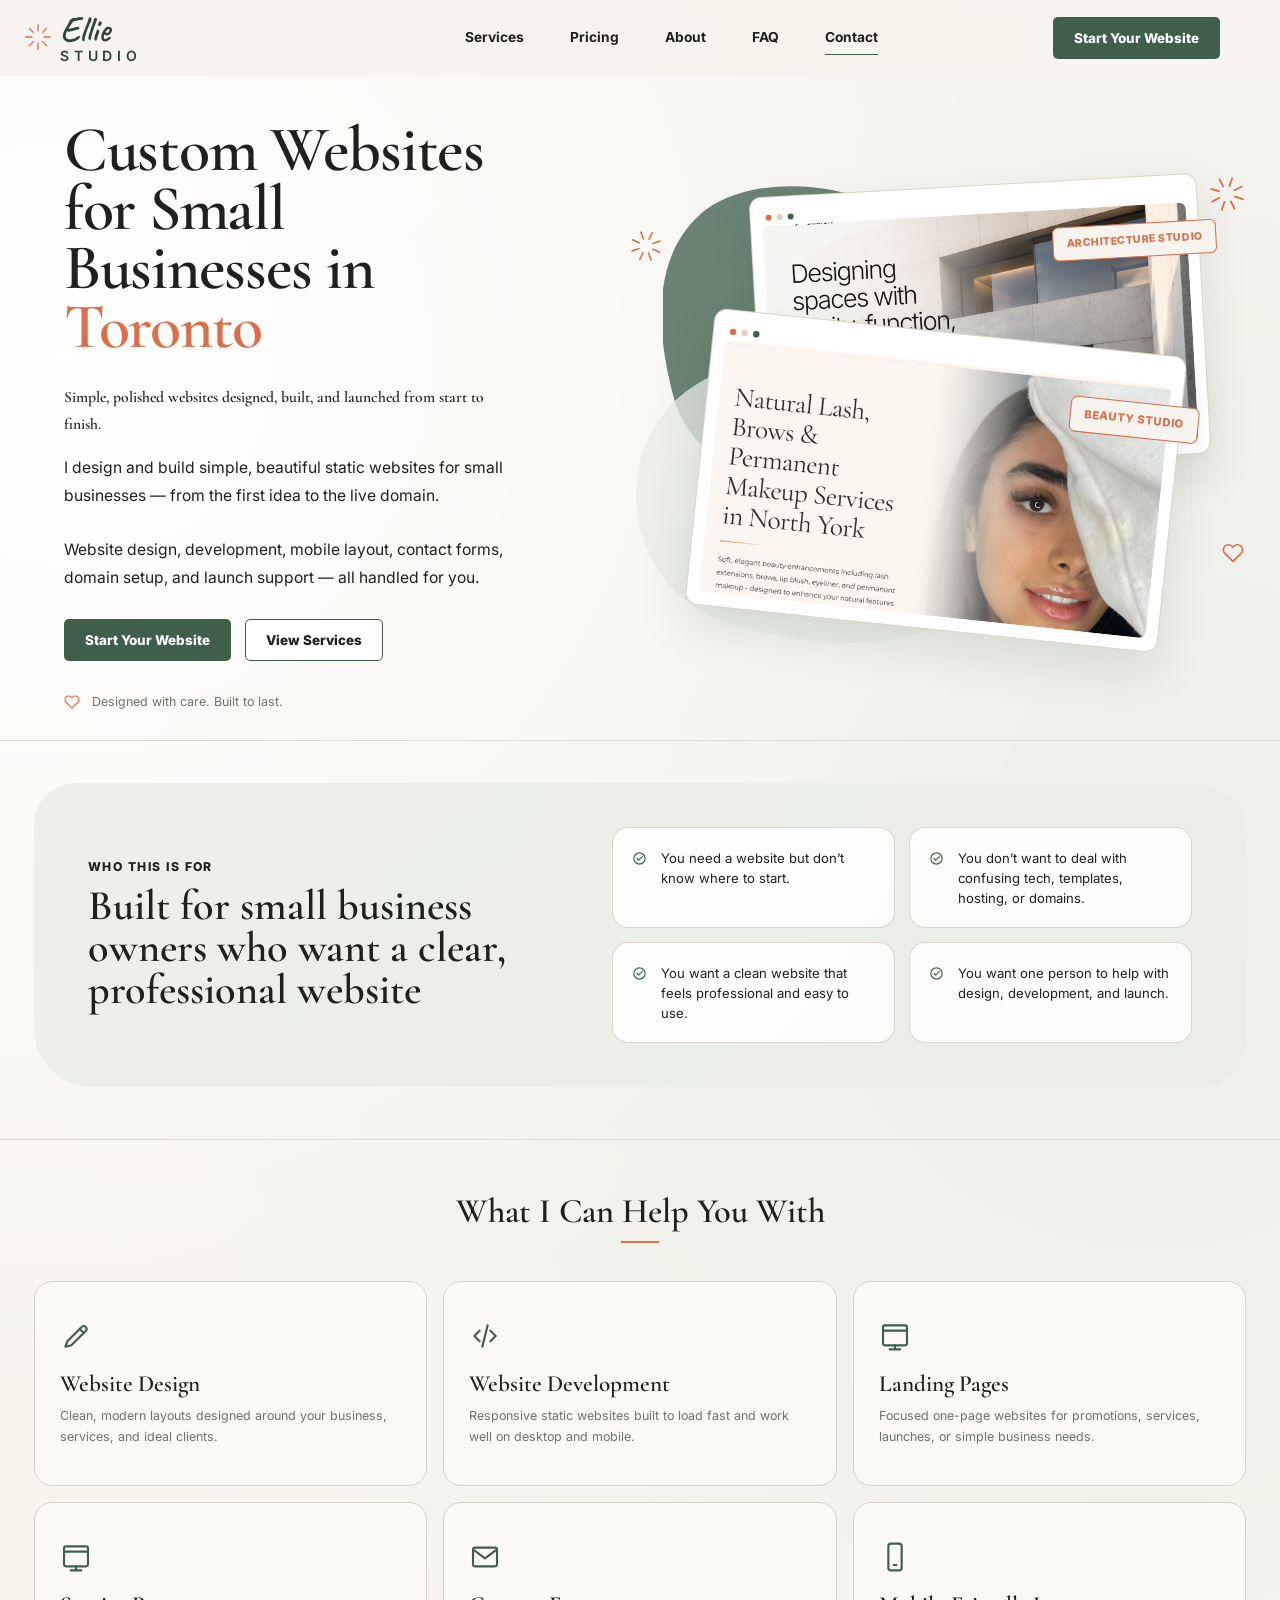
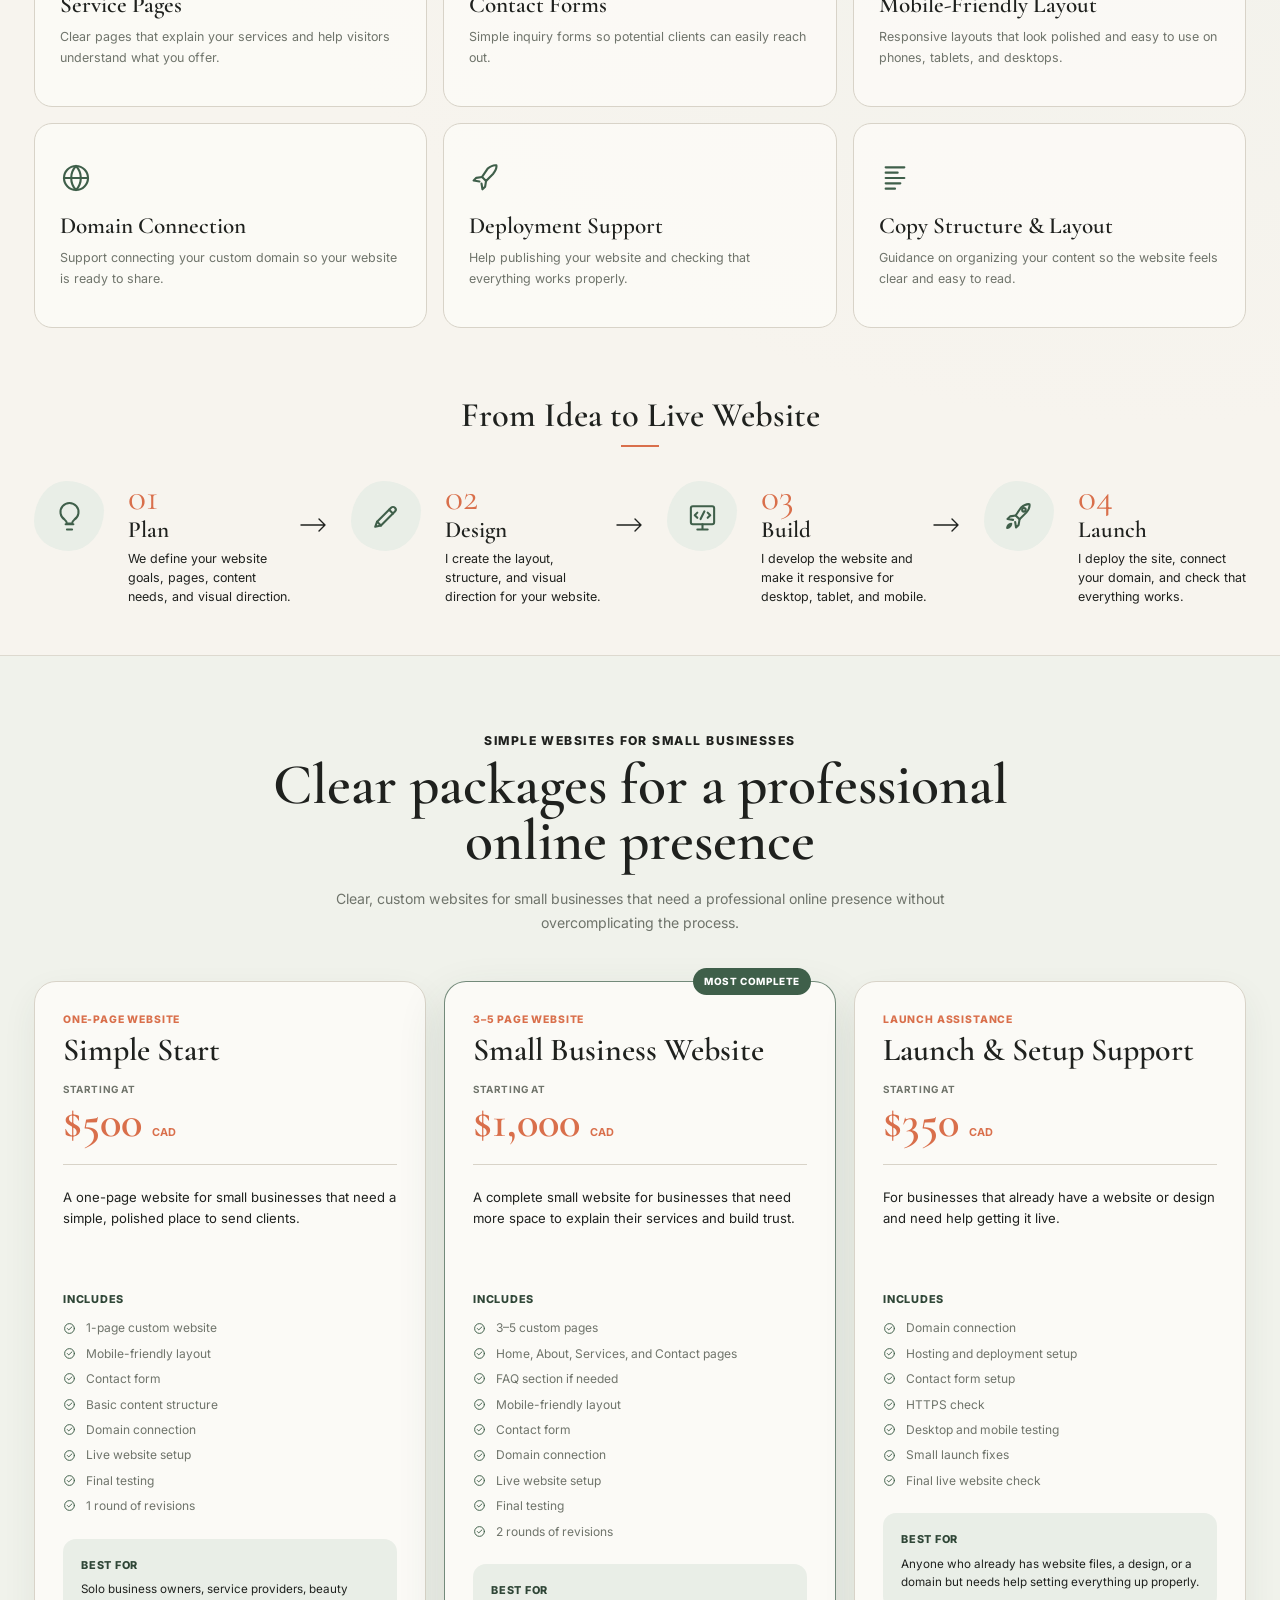
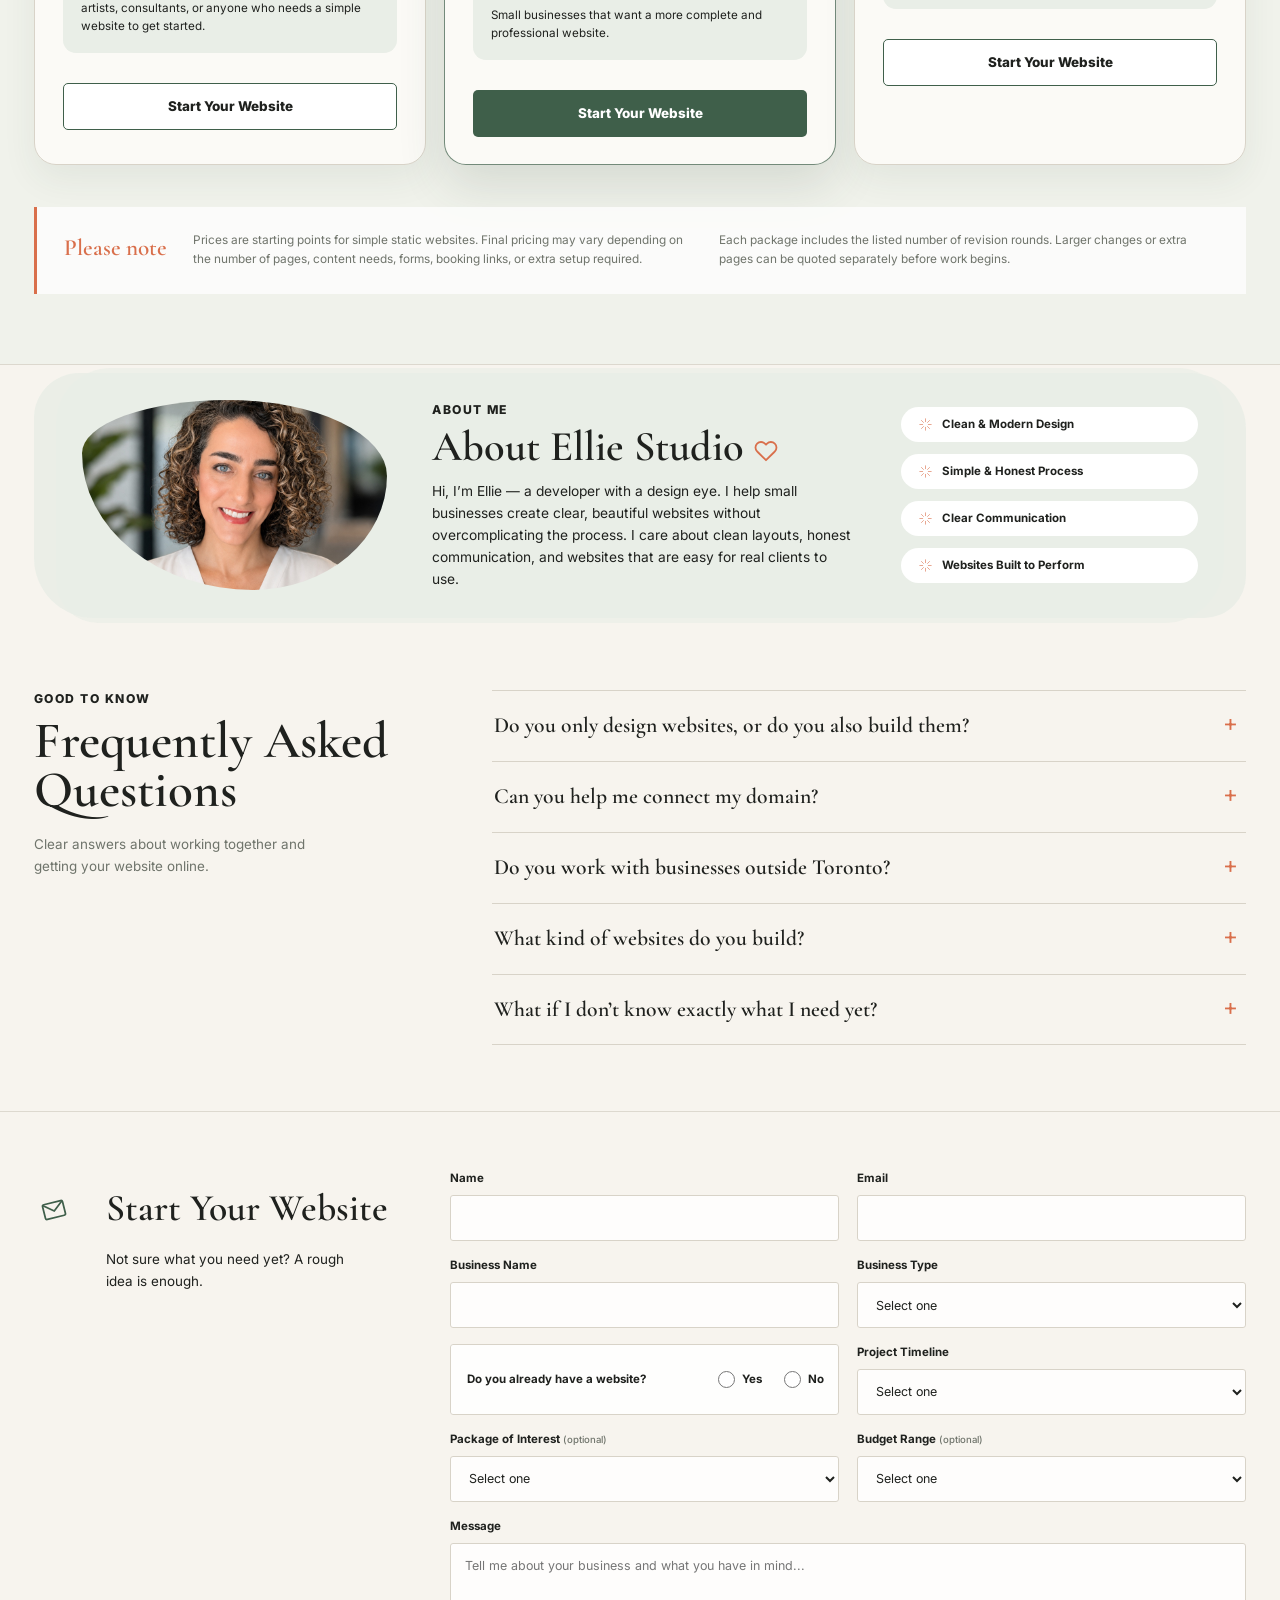
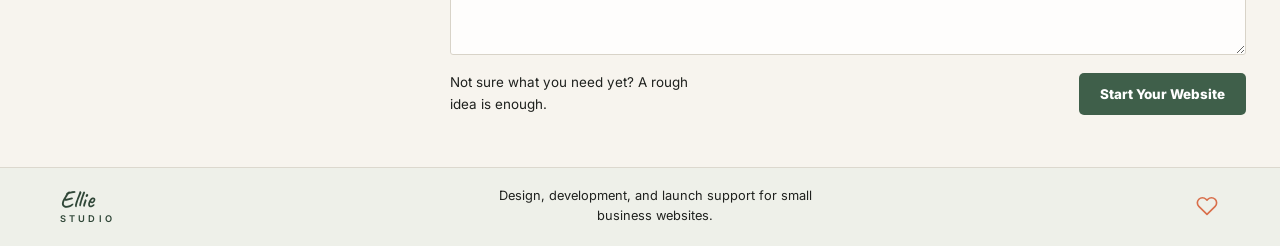
==== index.html @ 196c4f0d "Update Ellie Studio color palette" ====
<!DOCTYPE html>
<html lang="en">
<head>
  <meta charset="UTF-8">
  <meta name="viewport" content="width=device-width, initial-scale=1.0">
  <title>Custom Websites for Small Businesses in Toronto | Ellie Studio</title>
  <meta name="description" content="Ellie Studio designs, builds, and launches custom websites for small businesses in Toronto and across Canada. Website design, development, mobile layout, domain setup, and launch support.">
  <link rel="stylesheet" href="styles.css">
</head>
<body>
  <header class="site-header">
    <nav class="nav chrome-shell" aria-label="Primary navigation">
      <a class="logo" href="#home" aria-label="Ellie Studio home">
        <span class="logo__script">Ellie</span>
        <span class="logo__sub">STUDIO</span>
      </a>
      <div class="nav__links" id="mobile-menu">
        <a href="#services" data-section="services">Services</a>
        <a href="#pricing" data-section="pricing">Pricing</a>
        <a href="#about" data-section="about">About</a>
        <a href="#faq" data-section="faq">FAQ</a>
        <a href="#contact" data-section="contact">Contact</a>
      </div>
      <a class="btn btn--primary nav__cta" href="#contact">Start Your Website</a>
      <button class="nav-toggle" type="button" aria-expanded="false" aria-controls="mobile-menu" aria-label="Open menu">
        <span></span><span></span><span></span>
      </button>
    </nav>
  </header>

  <main id="home">
    <section class="hero">
      <div class="page-shell hero__grid">
        <div class="hero__content">
          <h1>Custom Websites for Small Businesses in <span class="text-clay">Toronto</span></h1>
          <p class="hero-tagline">Simple, polished websites designed, built, and launched from start to finish.</p>
          <p>I design and build simple, beautiful static websites for small businesses &mdash; from the first idea to the live domain.</p>
          <p class="hero-clarity">Website design, development, mobile layout, contact forms, domain setup, and launch support &mdash; all handled for you.</p>
          <div class="hero__actions">
            <a class="btn btn--primary" href="#contact">Start Your Website</a>
            <a class="btn btn--secondary" href="#services">View Services</a>
          </div>
          <p class="care-note"><img src="assets/icons/heart.svg" alt=""> Designed with care. Built to last.</p>
        </div>

        <div class="hero-collage" id="hero-collage" aria-label="Animated website design collage">
          <img class="decor decor--spark-left" src="assets/icons/spark.svg" alt="">
          <img class="decor decor--spark-right" src="assets/icons/spark.svg" alt="">
          <img class="decor decor--olive" src="assets/decor/hero-olive.svg" alt="">
          <img class="decor decor--paper" src="assets/decor/hero-paper.svg" alt="">
          <img class="decor decor--sand" src="assets/decor/hero-sand.svg" alt="">
          <img class="decor decor--grid" src="assets/decor/grid.svg" alt="">
          <div class="collage-cards" id="collage-cards"></div>
          <img class="hero-heart" src="assets/icons/heart.svg" alt="">
        </div>
      </div>
    </section>

    <section class="audience" aria-labelledby="audience-title">
      <div class="page-shell audience-panel">
        <div class="audience-panel__intro">
          <p class="mini-label">Who This Is For</p>
          <h2 id="audience-title">Built for small business owners who want a clear, professional website</h2>
        </div>
        <ul class="audience-list">
          <li>You need a website but don&rsquo;t know where to start.</li>
          <li>You don&rsquo;t want to deal with confusing tech, templates, hosting, or domains.</li>
          <li>You want a clean website that feels professional and easy to use.</li>
          <li>You want one person to help with design, development, and launch.</li>
        </ul>
      </div>
    </section>

    <section class="services services-process" id="services">
      <div class="page-shell">
        <h2 class="section-title">What I Can Help You With</h2>
        <div class="services__row" aria-label="Website services">
          <article><img src="assets/icons/service-design.svg" alt="" aria-hidden="true"><h3>Website Design</h3><p>Clean, modern layouts designed around your business, services, and ideal clients.</p></article>
          <article><img src="assets/icons/service-development.svg" alt="" aria-hidden="true"><h3>Website Development</h3><p>Responsive static websites built to load fast and work well on desktop and mobile.</p></article>
          <article><img src="assets/icons/service-pages.svg" alt="" aria-hidden="true"><h3>Landing Pages</h3><p>Focused one-page websites for promotions, services, launches, or simple business needs.</p></article>
          <article><img src="assets/icons/service-pages.svg" alt="" aria-hidden="true"><h3>Service Pages</h3><p>Clear pages that explain your services and help visitors understand what you offer.</p></article>
          <article><img src="assets/icons/service-contact.svg" alt="" aria-hidden="true"><h3>Contact Forms</h3><p>Simple inquiry forms so potential clients can easily reach out.</p></article>
          <article><img src="assets/icons/service-mobile.svg" alt="" aria-hidden="true"><h3>Mobile-Friendly Layout</h3><p>Responsive layouts that look polished and easy to use on phones, tablets, and desktops.</p></article>
          <article><img src="assets/icons/service-domain.svg" alt="" aria-hidden="true"><h3>Domain Connection</h3><p>Support connecting your custom domain so your website is ready to share.</p></article>
          <article><img src="assets/icons/service-deployment.svg" alt="" aria-hidden="true"><h3>Deployment Support</h3><p>Help publishing your website and checking that everything works properly.</p></article>
          <article><img src="assets/icons/service-copy.svg" alt="" aria-hidden="true"><h3>Copy Structure &amp; Layout</h3><p>Guidance on organizing your content so the website feels clear and easy to read.</p></article>
        </div>
        <h2 class="section-title process-title">From Idea to Live Website</h2>
        <div class="process__row">
          <article class="process-step"><span class="process-icon"><img src="assets/icons/plan.svg" alt="" aria-hidden="true"></span><div><span class="process-step__num">01</span><h3>Plan</h3><p>We define your website goals, pages, content needs, and visual direction.</p></div></article>
          <article class="process-step"><span class="process-icon"><img src="assets/icons/design.svg" alt="" aria-hidden="true"></span><div><span class="process-step__num">02</span><h3>Design</h3><p>I create the layout, structure, and visual direction for your website.</p></div></article>
          <article class="process-step"><span class="process-icon"><img src="assets/icons/build.svg" alt="" aria-hidden="true"></span><div><span class="process-step__num">03</span><h3>Build</h3><p>I develop the website and make it responsive for desktop, tablet, and mobile.</p></div></article>
          <article class="process-step"><span class="process-icon"><img src="assets/icons/rocket.svg" alt="" aria-hidden="true"></span><div><span class="process-step__num">04</span><h3>Launch</h3><p>I deploy the site, connect your domain, and check that everything works.</p></div></article>
        </div>
      </div>
    </section>

    <section class="pricing" id="pricing" aria-labelledby="pricing-title">
      <div class="page-shell">
        <div class="pricing__intro">
          <p class="mini-label">Simple Websites for Small Businesses</p>
          <h2 id="pricing-title">Clear packages for a professional online presence</h2>
          <p>Clear, custom websites for small businesses that need a professional online presence without overcomplicating the process.</p>
        </div>

        <div class="pricing__grid">
          <article class="pricing-card">
            <div class="pricing-card__header">
              <div>
                <p class="pricing-card__eyebrow">One-page website</p>
                <h3>Simple Start</h3>
              </div>
              <p class="pricing-card__price"><span>Starting at</span>$500 <small>CAD</small></p>
            </div>
            <p class="pricing-card__summary">A one-page website for small businesses that need a simple, polished place to send clients.</p>
            <div class="pricing-card__details">
              <h4>Includes</h4>
              <ul>
                <li>1-page custom website</li>
                <li>Mobile-friendly layout</li>
                <li>Contact form</li>
                <li>Basic content structure</li>
                <li>Domain connection</li>
                <li>Live website setup</li>
                <li>Final testing</li>
                <li>1 round of revisions</li>
              </ul>
            </div>
            <div class="pricing-card__best">
              <h4>Best for</h4>
              <p>Solo business owners, service providers, beauty artists, consultants, or anyone who needs a simple website to get started.</p>
            </div>
            <a class="btn btn--secondary pricing-card__cta" href="#contact">Start Your Website</a>
          </article>

          <article class="pricing-card pricing-card--featured">
            <span class="pricing-card__badge">Most Complete</span>
            <div class="pricing-card__header">
              <div>
                <p class="pricing-card__eyebrow">3&ndash;5 page website</p>
                <h3>Small Business Website</h3>
              </div>
              <p class="pricing-card__price"><span>Starting at</span>$1,000 <small>CAD</small></p>
            </div>
            <p class="pricing-card__summary">A complete small website for businesses that need more space to explain their services and build trust.</p>
            <div class="pricing-card__details">
              <h4>Includes</h4>
              <ul>
                <li>3&ndash;5 custom pages</li>
                <li>Home, About, Services, and Contact pages</li>
                <li>FAQ section if needed</li>
                <li>Mobile-friendly layout</li>
                <li>Contact form</li>
                <li>Domain connection</li>
                <li>Live website setup</li>
                <li>Final testing</li>
                <li>2 rounds of revisions</li>
              </ul>
            </div>
            <div class="pricing-card__best">
              <h4>Best for</h4>
              <p>Small businesses that want a more complete and professional website.</p>
            </div>
            <a class="btn btn--primary pricing-card__cta" href="#contact">Start Your Website</a>
          </article>

          <article class="pricing-card">
            <div class="pricing-card__header">
              <div>
                <p class="pricing-card__eyebrow">Launch assistance</p>
                <h3>Launch &amp; Setup Support</h3>
              </div>
              <p class="pricing-card__price"><span>Starting at</span>$350 <small>CAD</small></p>
            </div>
            <p class="pricing-card__summary">For businesses that already have a website or design and need help getting it live.</p>
            <div class="pricing-card__details">
              <h4>Includes</h4>
              <ul>
                <li>Domain connection</li>
                <li>Hosting and deployment setup</li>
                <li>Contact form setup</li>
                <li>HTTPS check</li>
                <li>Desktop and mobile testing</li>
                <li>Small launch fixes</li>
                <li>Final live website check</li>
              </ul>
            </div>
            <div class="pricing-card__best">
              <h4>Best for</h4>
              <p>Anyone who already has website files, a design, or a domain but needs help setting everything up properly.</p>
            </div>
            <a class="btn btn--secondary pricing-card__cta" href="#contact">Start Your Website</a>
          </article>
        </div>

        <div class="pricing-note">
          <h3>Please note</h3>
          <p>Prices are starting points for simple static websites. Final pricing may vary depending on the number of pages, content needs, forms, booking links, or extra setup required.</p>
          <p>Each package includes the listed number of revision rounds. Larger changes or extra pages can be quoted separately before work begins.</p>
        </div>
      </div>
    </section>

    <section class="about" id="about">
      <div class="page-shell about-panel">
        <div class="about-panel__image"><img src="assets/workspace-photo.png" alt="Ellie, website designer and developer for small businesses"></div>
        <div class="about-panel__copy">
          <p class="mini-label">About Me</p>
          <h2>About Ellie Studio <img class="inline-heart" src="assets/icons/heart.svg" alt="" aria-hidden="true"></h2>
          <p>Hi, I&rsquo;m Ellie &mdash; a developer with a design eye. I help small businesses create clear, beautiful websites without overcomplicating the process. I care about clean layouts, honest communication, and websites that are easy for real clients to use.</p>
        </div>
        <div class="about-panel__pills">
          <span><img src="assets/icons/spark.svg" alt="">Clean &amp; Modern Design</span>
          <span><img src="assets/icons/spark.svg" alt="">Simple &amp; Honest Process</span>
          <span><img src="assets/icons/spark.svg" alt="">Clear Communication</span>
          <span><img src="assets/icons/spark.svg" alt="">Websites Built to Perform</span>
        </div>
      </div>
    </section>

    <section class="faq" id="faq" aria-labelledby="faq-title">
      <div class="page-shell faq__inner">
        <div class="faq__intro">
          <p class="mini-label">Good to Know</p>
          <h2 id="faq-title">Frequently Asked Questions</h2>
          <p>Clear answers about working together and getting your website online.</p>
        </div>
        <div class="faq__list">
          <details>
            <summary>Do you only design websites, or do you also build them?</summary>
            <p>I design and build the full website, including layout, responsive development, deployment, and launch support.</p>
          </details>
          <details>
            <summary>Can you help me connect my domain?</summary>
            <p>Yes. I can help connect your domain to your website and make sure it works properly.</p>
          </details>
          <details>
            <summary>Do you work with businesses outside Toronto?</summary>
            <p>Yes. I work with small businesses in Toronto and across Canada.</p>
          </details>
          <details>
            <summary>What kind of websites do you build?</summary>
            <p>I build simple custom static websites for small businesses, service providers, studios, consultants, and local brands.</p>
          </details>
          <details>
            <summary>What if I don&rsquo;t know exactly what I need yet?</summary>
            <p>That&rsquo;s okay. You can send a rough idea, and I&rsquo;ll help you figure out the best next step.</p>
          </details>
        </div>
      </div>
    </section>

    <section class="contact" id="contact">
      <div class="page-shell contact__grid">
        <div class="contact__copy">
          <img class="envelope" src="assets/icons/envelope.svg" alt="" aria-hidden="true">
          <div><h2>Start Your Website</h2><p>Not sure what you need yet? A rough idea is enough.</p></div>
        </div>
        <form class="contact-form" action="https://formspree.io/f/REPLACE_ME" method="POST">
          <label><span>Name</span><input type="text" name="name" autocomplete="name" required></label>
          <label><span>Email</span><input type="email" name="email" autocomplete="email" required></label>
          <label><span>Business Name</span><input type="text" name="business-name" autocomplete="organization"></label>
          <label><span>Business Type</span><select name="business-type" required><option value="">Select one</option><option>Service Business</option><option>Creative Business</option><option>Beauty / Wellness</option><option>Architecture / Design</option><option>Consulting</option><option>Other Small Business</option></select></label>
          <fieldset class="website-status"><legend>Do you already have a website?</legend><label><input type="radio" name="existing-website" value="Yes" required><span>Yes</span></label><label><input type="radio" name="existing-website" value="No"><span>No</span></label></fieldset>
          <label><span>Project Timeline</span><select name="timeline" required><option value="">Select one</option><option>As soon as possible</option><option>Within 1 month</option><option>Within 2&ndash;3 months</option><option>In 3+ months</option><option>I&rsquo;m not sure yet</option></select></label>
          <label><span>Package of Interest <small>(optional)</small></span><select name="package"><option value="">Select one</option><option>Simple Start &mdash; from $500 CAD</option><option>Small Business Website &mdash; from $1,000 CAD</option><option>Launch &amp; Setup Support &mdash; from $350 CAD</option><option>I&rsquo;m not sure yet</option></select></label>
          <label><span>Budget Range <small>(optional)</small></span><select name="budget"><option value="">Select one</option><option>Under $1,500</option><option>$1,500&ndash;$3,000</option><option>$3,000&ndash;$5,000</option><option>$5,000+</option><option>I&rsquo;m not sure yet</option></select></label>
          <label class="message-label"><span>Message</span><textarea name="message" placeholder="Tell me about your business and what you have in mind..." required></textarea></label>
          <p class="form-note">Not sure what you need yet? A rough idea is enough.</p>
          <button class="btn btn--primary form-submit" type="submit">Start Your Website</button>
        </form>
      </div>
    </section>
  </main>

  <footer class="footer">
    <div class="chrome-shell footer__inner">
      <a class="logo footer__logo" href="#home" aria-label="Ellie Studio home"><span class="logo__script">Ellie</span><span class="logo__sub">STUDIO</span></a>
      <p>Design, development, and launch support for small business websites.</p>
      <img class="footer__heart" src="assets/icons/heart.svg" alt="">
    </div>
  </footer>

  <script src="assets/collage/sites.js"></script>
  <script src="script.js"></script>
  <script type="application/ld+json">
    {
      "@context": "https://schema.org",
      "@type": "FAQPage",
      "mainEntity": [
        {"@type":"Question","name":"Do you only design websites, or do you also build them?","acceptedAnswer":{"@type":"Answer","text":"I design and build the full website, including layout, responsive development, deployment, and launch support."}},
        {"@type":"Question","name":"Can you help me connect my domain?","acceptedAnswer":{"@type":"Answer","text":"Yes. I can help connect your domain to your website and make sure it works properly."}},
        {"@type":"Question","name":"Do you work with businesses outside Toronto?","acceptedAnswer":{"@type":"Answer","text":"Yes. I work with small businesses in Toronto and across Canada."}},
        {"@type":"Question","name":"What kind of websites do you build?","acceptedAnswer":{"@type":"Answer","text":"I build simple custom static websites for small businesses, service providers, studios, consultants, and local brands."}},
        {"@type":"Question","name":"What if I don't know exactly what I need yet?","acceptedAnswer":{"@type":"Answer","text":"That's okay. You can send a rough idea, and I'll help you figure out the best next step."}}
      ]
    }
  </script>
</body>
</html>
---- styles.css ----
@import url('https://fonts.googleapis.com/css2?family=Cormorant+Garamond:wght@500;600;700&family=Inter:wght@400;500;600;700&family=Caveat:wght@500;600&display=swap');

:root {
  --color-bg: #F7F4EE;
  --color-surface: #FFFFFF;
  --color-surface-soft: #E9EEE7;
  --color-text: #1F211E;
  --color-muted: #6F746B;
  --color-primary: #3F5F4A;
  --color-primary-dark: #2F4637;
  --color-accent: #D96F4B;
  --color-accent-soft: #F3C9B8;
  --color-line: #D8D3C8;
  --color-card: #FBFAF6;

  /* Compatibility aliases for the existing illustration and component styles. */
  --color-bg-soft: var(--color-surface-soft);
  --color-bg-warm: var(--color-surface-soft);
  --color-sand: var(--color-line);
  --color-clay: var(--color-accent);
  --color-clay-dark: var(--color-accent);
  --color-olive: var(--color-primary);
  --color-olive-dark: var(--color-primary-dark);
  --color-charcoal: var(--color-text);
  --color-border: var(--color-line);
  --color-white: var(--color-surface);
  --font-heading: "Cormorant Garamond", Georgia, serif;
  --font-body: "Inter", Arial, sans-serif;
  --font-hand: "Caveat", cursive;
  --shell: 1300px;
  --shadow-soft: 0 18px 50px rgba(47, 70, 55, 0.12);
}

* {
  box-sizing: border-box;
}

html {
  scroll-behavior: smooth;
  scroll-padding-top: 96px;
}

body {
  margin: 0;
  overflow-x: hidden;
  background:
    radial-gradient(circle at 5% 7%, rgba(255, 255, 255, 0.96), transparent 22%),
    radial-gradient(circle at 90% 18%, rgba(233, 238, 231, 0.7), transparent 26%),
    var(--color-bg);
  color: var(--color-charcoal);
  font-family: var(--font-body);
  font-size: 15px;
  line-height: 1.55;
}

img {
  display: block;
  max-width: 100%;
}

a {
  color: inherit;
  text-decoration: none;
}

button,
input,
textarea,
select {
  font: inherit;
}

.page-shell {
  width: min(var(--shell), calc(100% - 68px));
  margin: 0 auto;
}

.site-header {
  position: sticky;
  top: 0;
  z-index: 50;
  background: rgba(247, 244, 238, 0.92);
  backdrop-filter: blur(16px);
}

.nav {
  min-height: 76px;
  display: grid;
  grid-template-columns: 230px 1fr auto;
  align-items: center;
  gap: 34px;
}

.logo {
  position: relative;
  display: inline-grid;
  width: fit-content;
  color: var(--color-primary-dark);
  line-height: 0.9;
}

.logo::before {
  content: "";
  position: absolute;
  left: -34px;
  top: 14px;
  width: 20px;
  height: 24px;
  background:
    linear-gradient(var(--color-clay), var(--color-clay)) 9px 0 / 1px 9px no-repeat,
    linear-gradient(var(--color-clay), var(--color-clay)) 9px 15px / 1px 9px no-repeat,
    linear-gradient(90deg, var(--color-clay), var(--color-clay)) 0 12px / 8px 1px no-repeat,
    linear-gradient(90deg, var(--color-clay), var(--color-clay)) 12px 12px / 8px 1px no-repeat;
  transform: rotate(24deg);
}

.logo__script {
  font-family: var(--font-hand);
  font-size: 2.25rem;
  font-weight: 600;
}

.logo__sub {
  margin-top: 4px;
  font-size: 0.88rem;
  font-weight: 600;
  letter-spacing: 0.34em;
}

.nav__links {
  display: flex;
  justify-content: center;
  gap: 46px;
  font-size: 0.86rem;
  font-weight: 700;
}

.nav__links a {
  padding: 8px 0;
}

.btn {
  display: inline-flex;
  min-height: 42px;
  align-items: center;
  justify-content: center;
  gap: 8px;
  border: 1px solid transparent;
  border-radius: 5px;
  padding: 0 20px;
  font-size: 0.84rem;
  font-weight: 800;
  white-space: nowrap;
  cursor: pointer;
  transition: transform 0.18s ease, background 0.18s ease, border-color 0.18s ease;
}

.btn:hover {
  transform: translateY(-1px);
}

.btn--primary {
  background: var(--color-olive);
  color: var(--color-white);
}

.btn--primary:hover {
  background: var(--color-olive-dark);
}

.btn--secondary {
  background: var(--color-white);
  color: var(--color-charcoal);
  border-color: var(--color-olive);
}

.btn--light {
  background: var(--color-white);
  color: var(--color-clay-dark);
}

.nav-toggle {
  display: none;
  width: 42px;
  height: 42px;
  align-items: center;
  justify-content: center;
  flex-direction: column;
  gap: 5px;
  border: 1px solid var(--color-border);
  border-radius: 7px;
  background: var(--color-white);
}

.nav-toggle span {
  width: 18px;
  height: 2px;
  background: var(--color-olive-dark);
}

.hero {
  padding: 45px 0 28px;
}

#home,
#services,
#about,
#contact {
  scroll-margin-top: 96px;
}

.hero__grid {
  display: grid;
  grid-template-columns: 0.82fr 1.18fr;
  gap: 38px;
  align-items: center;
}

.hero__content {
  padding-left: 30px;
}

.hero h1 {
  margin: 0;
  font-family: var(--font-heading);
  font-size: clamp(4.15rem, 5.75vw, 5.85rem);
  font-weight: 600;
  line-height: 0.86;
  letter-spacing: -0.02em;
}

.hero h1 span {
  display: block;
}

.text-clay {
  color: var(--color-clay);
}

.hero__content > p:not(.care-note) {
  max-width: 440px;
  margin: 27px 0 0;
  color: var(--color-charcoal);
  font-size: 0.98rem;
  line-height: 1.75;
}

.hero__actions {
  display: flex;
  gap: 14px;
  margin-top: 28px;
}

.care-note {
  display: flex;
  gap: 12px;
  align-items: center;
  margin: 31px 0 0;
  color: var(--color-muted);
  font-size: 0.78rem;
}

.care-note span,
.hero-heart,
.footer__heart,
.about-panel h2 span {
  color: var(--color-clay);
}

.hero-collage {
  position: relative;
  min-height: 530px;
}

.shape,
.grid-paper,
.mark {
  position: absolute;
  pointer-events: none;
}

.shape--olive {
  top: 26px;
  left: 110px;
  width: 305px;
  height: 320px;
  background: var(--color-olive);
  border-radius: 54% 46% 44% 56% / 52% 44% 56% 48%;
  opacity: 0.75;
}

.shape--paper {
  right: 85px;
  top: 94px;
  width: 275px;
  height: 330px;
  background: rgba(255, 255, 255, 0.82);
  border-radius: 52% 48% 50% 50% / 42% 55% 45% 58%;
  box-shadow: inset 0 0 0 1px rgba(216, 211, 200, 0.55);
}

.shape--sand {
  left: 78px;
  bottom: 38px;
  width: 385px;
  height: 288px;
  background: rgba(233, 238, 231, 0.82);
  border-radius: 44% 56% 50% 50% / 58% 42% 58% 42%;
}

.grid-paper {
  right: 34px;
  top: 118px;
  width: 255px;
  height: 280px;
  border-radius: 52% 48% 48% 52%;
  opacity: 0.27;
  background-image:
    linear-gradient(var(--color-border) 1px, transparent 1px),
    linear-gradient(90deg, var(--color-border) 1px, transparent 1px);
  background-size: 22px 22px;
}

.browser {
  position: absolute;
  z-index: 4;
  overflow: hidden;
  padding: 11px 11px 12px;
  background: var(--color-white);
  border: 1px solid rgba(216, 211, 200, 0.95);
  border-radius: 12px;
  box-shadow: 0 19px 45px rgba(47, 70, 55, 0.13);
}

.browser--architecture {
  top: 34px;
  right: 42px;
  width: clamp(315px, 35vw, 505px);
  transform: rotate(-3.2deg);
}

.browser--beauty {
  left: 70px;
  bottom: 56px;
  width: clamp(330px, 37vw, 535px);
  transform: rotate(6deg);
}

.browser__bar {
  height: 17px;
  display: flex;
  align-items: center;
  gap: 5px;
  padding-left: 4px;
}

.browser__bar span {
  width: 6px;
  height: 6px;
  border-radius: 50%;
  background: var(--color-sand);
}

.browser__bar span:first-child {
  background: var(--color-clay);
}

.browser__bar span:nth-child(2) {
  background: var(--color-accent-soft);
}

.browser__bar span:nth-child(3) {
  background: var(--color-olive);
}

.browser img {
  width: 100%;
  aspect-ratio: 16 / 9;
  object-fit: cover;
  object-position: top center;
  border-radius: 7px;
}

.project-label {
  position: absolute;
  z-index: 8;
  padding: 8px 13px;
  border: 1px solid var(--color-clay);
  border-radius: 6px;
  background: var(--color-bg);
  color: var(--color-clay-dark);
  font-size: 0.66rem;
  font-weight: 800;
  letter-spacing: 0.05em;
  text-transform: uppercase;
}

.project-label--architecture {
  top: 96px;
  right: 0;
}

.project-label--beauty {
  right: 43px;
  bottom: 76px;
}

.launch-badge {
  position: absolute;
  z-index: 8;
  right: 24px;
  top: 260px;
  width: 118px;
  height: 118px;
  display: grid;
  place-items: center;
  border: 1px solid var(--color-muted);
  border-radius: 50%;
  background: rgba(255, 255, 255, 0.92);
  color: var(--color-charcoal);
  text-align: center;
  font-size: 0.63rem;
  font-weight: 800;
  line-height: 1.38;
  letter-spacing: 0.1em;
  text-transform: uppercase;
}

.hero-heart {
  position: absolute;
  right: 2px;
  bottom: 117px;
  font-size: 2rem;
}

.mark--hero-left {
  z-index: 7;
  left: 82px;
  top: 84px;
  width: 42px;
  height: 42px;
  background:
    linear-gradient(var(--color-olive-dark), var(--color-olive-dark)) 19px 0 / 2px 17px no-repeat,
    linear-gradient(90deg, var(--color-olive-dark), var(--color-olive-dark)) 0 24px / 18px 2px no-repeat,
    linear-gradient(45deg, transparent 48%, var(--color-olive-dark) 50%, transparent 54%) 7px 5px / 22px 22px no-repeat;
  transform: rotate(-22deg);
}

.mark--hero-right {
  right: 4px;
  top: 28px;
  width: 48px;
  height: 44px;
  background:
    linear-gradient(var(--color-clay), var(--color-clay)) 23px 0 / 1px 16px no-repeat,
    linear-gradient(var(--color-clay), var(--color-clay)) 23px 27px / 1px 16px no-repeat,
    linear-gradient(90deg, var(--color-clay), var(--color-clay)) 0 21px / 17px 1px no-repeat,
    linear-gradient(90deg, var(--color-clay), var(--color-clay)) 30px 21px / 17px 1px no-repeat;
  transform: rotate(18deg);
}

.intro-strip {
  padding: 22px 0 40px;
}

.intro-strip__brush {
  position: relative;
  display: grid;
  grid-template-columns: 1.22fr repeat(3, 1fr);
  align-items: center;
  gap: 0;
  min-height: 160px;
  padding: 33px 64px 34px;
  background: rgba(233, 238, 231, 0.86);
  border-radius: 38% 62% 55% 45% / 14% 18% 16% 20%;
}

.intro-strip__brush::before,
.intro-strip__brush::after {
  content: "";
  position: absolute;
  z-index: -1;
  left: 8px;
  right: 8px;
  height: 36px;
  background: rgba(233, 238, 231, 0.76);
  filter: blur(1px);
}

.intro-strip__brush::before {
  top: -7px;
  border-radius: 70% 45% 65% 38% / 45% 70% 30% 60%;
}

.intro-strip__brush::after {
  bottom: -8px;
  border-radius: 45% 70% 38% 65% / 60% 30% 70% 45%;
}

.intro-strip__text {
  padding: 0 52px 0 4px;
}

.intro-strip__text p {
  margin: 0;
  color: var(--color-charcoal);
  font-size: 1rem;
  font-weight: 500;
  line-height: 1.72;
}

.intro-strip__text span {
  display: block;
  width: 65px;
  height: 18px;
  margin-top: 18px;
  border-top: 2px solid var(--color-clay);
  border-radius: 50%;
  transform: rotate(-7deg);
}

.intro-feature {
  min-height: 112px;
  padding: 0 35px;
  text-align: center;
  border-left: 1px solid rgba(216, 211, 200, 0.9);
}

.round-icon {
  display: inline-grid;
  width: 43px;
  height: 43px;
  place-items: center;
  margin-bottom: 10px;
  border: 1px solid var(--color-border);
  border-radius: 50%;
  background: var(--color-white);
  color: var(--color-olive-dark);
  font-size: 1.24rem;
}

.intro-feature h2 {
  margin: 0 0 7px;
  font-family: var(--font-heading);
  font-size: 1.55rem;
  font-weight: 600;
  line-height: 1;
}

.intro-feature p {
  max-width: 175px;
  margin: 0 auto;
  color: var(--color-charcoal);
  font-size: 0.78rem;
  line-height: 1.55;
}

.work {
  padding: 42px 0 6px;
}

.section-label,
.mini-label {
  margin: 0;
  color: var(--color-charcoal);
  font-size: 0.76rem;
  font-weight: 800;
  letter-spacing: 0.12em;
  text-transform: uppercase;
}

.section-label {
  position: relative;
  display: inline-block;
  margin-left: 34px;
}

.section-label::before {
  content: "";
  position: absolute;
  left: -34px;
  top: -7px;
  width: 23px;
  height: 26px;
  background:
    linear-gradient(var(--color-clay), var(--color-clay)) 11px 0 / 1px 10px no-repeat,
    linear-gradient(var(--color-clay), var(--color-clay)) 11px 17px / 1px 10px no-repeat,
    linear-gradient(90deg, var(--color-clay), var(--color-clay)) 0 13px / 9px 1px no-repeat,
    linear-gradient(90deg, var(--color-clay), var(--color-clay)) 14px 13px / 9px 1px no-repeat;
  transform: rotate(-26deg);
}

.section-label::after {
  content: "";
  position: absolute;
  left: 0;
  bottom: -8px;
  width: 93px;
  height: 2px;
  background: var(--color-clay);
}

.project {
  position: relative;
  display: grid;
  align-items: center;
  gap: 70px;
}

.project--one {
  grid-template-columns: 1.2fr 0.8fr;
  margin-top: 38px;
}

.project--two {
  grid-template-columns: 0.78fr 1.22fr;
  margin-top: 48px;
}

.project--two::before,
.project--one::after {
  content: "";
  position: absolute;
  z-index: -1;
  width: 150px;
  height: 190px;
  background: rgba(217, 111, 75, 0.14);
  border-radius: 45% 55% 48% 52% / 62% 45% 55% 38%;
}

.project--one::after {
  right: 34px;
  top: 60px;
  background:
    linear-gradient(140deg, transparent 46%, rgba(217, 111, 75, 0.48) 47%, transparent 48%) center / 48px 64px no-repeat,
    rgba(233, 238, 231, 0.72);
}

.project--two::before {
  left: 420px;
  bottom: 48px;
}

.device-scene {
  position: relative;
  min-height: 330px;
}

.device-scene--econset {
  padding-left: 2px;
}

.device-scene--sepid {
  min-height: 350px;
}

.laptop {
  position: absolute;
  left: 0;
  bottom: 26px;
  width: clamp(380px, 44vw, 620px);
  padding: 9px 9px 18px;
  background: #0f0f0f;
  border-radius: 12px 12px 6px 6px;
  box-shadow: 0 18px 40px rgba(31, 30, 27, 0.16);
}

.project--two .laptop {
  right: 54px;
  left: auto;
  width: clamp(405px, 48vw, 665px);
  bottom: 20px;
}

.laptop::after {
  content: "";
  position: absolute;
  left: -11%;
  right: -11%;
  bottom: -13px;
  height: 15px;
  border-radius: 0 0 35px 35px;
  background: linear-gradient(#2a2a2a, #101010);
}

.laptop img {
  width: 100%;
  aspect-ratio: 16 / 10;
  object-fit: cover;
  object-position: top center;
  border-radius: 4px;
}

.work-page .laptop img {
  background: var(--color-white);
  object-fit: contain;
}

.phone {
  position: absolute;
  z-index: 5;
  width: 102px;
  height: 216px;
  overflow: hidden;
  border: 7px solid #0f0f0f;
  border-radius: 24px;
  background: #0f0f0f;
  box-shadow: 0 16px 34px rgba(31, 30, 27, 0.16);
}

.phone::before {
  content: "";
  position: absolute;
  z-index: 2;
  top: 5px;
  left: 50%;
  width: 34px;
  height: 7px;
  border-radius: 99px;
  background: #0f0f0f;
  transform: translateX(-50%);
}

.phone img {
  width: 100%;
  height: 100%;
  object-fit: cover;
  object-position: top center;
  border-radius: 14px;
}

.phone--econset {
  right: clamp(42px, 6vw, 88px);
  bottom: 10px;
}

.phone--sepid {
  right: 0;
  bottom: 10px;
}

.project__copy {
  max-width: 410px;
}

.project--two .project__copy {
  padding-left: 30px;
}

.project__number {
  color: var(--color-clay);
  font-family: var(--font-hand);
  font-size: 1.24rem;
}

.project h2 {
  margin: 6px 0 15px;
  font-family: var(--font-heading);
  font-size: 2.35rem;
  font-weight: 600;
  line-height: 1;
}

.project p {
  margin: 0;
  color: var(--color-charcoal);
  font-size: 0.9rem;
  line-height: 1.68;
}

.tags {
  display: flex;
  flex-wrap: wrap;
  gap: 13px;
  margin: 24px 0 26px;
}

.tags span {
  padding: 7px 11px;
  border-radius: 5px;
  background: var(--color-bg-soft);
  color: var(--color-charcoal);
  font-size: 0.72rem;
  font-weight: 600;
}

.text-link {
  display: inline-flex;
  align-items: center;
  gap: 15px;
  padding-bottom: 6px;
  border-bottom: 1px solid var(--color-clay);
  color: var(--color-charcoal);
  font-size: 0.84rem;
  font-weight: 800;
}

.services {
  padding: 28px 0 29px;
  border-top: 1px solid rgba(216, 211, 200, 0.82);
  border-bottom: 1px solid rgba(216, 211, 200, 0.82);
}

.services-process {
  padding-bottom: 48px;
}

.section-title {
  position: relative;
  margin: 0;
  text-align: center;
  font-family: var(--font-heading);
  font-size: 2.15rem;
  font-weight: 600;
  line-height: 1;
}

.section-title::after {
  content: "";
  display: block;
  width: 38px;
  height: 2px;
  margin: 13px auto 0;
  background: var(--color-clay);
}

.services__row {
  display: grid;
  grid-template-columns: repeat(9, 1fr);
  margin-top: 32px;
}

.process-title {
  margin-top: 56px;
}

.services__row article {
  min-height: 87px;
  display: grid;
  place-items: center;
  align-content: center;
  gap: 9px;
  padding: 0 10px;
  text-align: center;
  border-left: 1px solid var(--color-border);
}

.services__row article:last-child {
  border-right: 1px solid var(--color-border);
}

.services__row span {
  color: var(--color-olive-dark);
  font-size: 1.55rem;
  line-height: 1;
}

.services__row img {
  width: 27px;
  height: 27px;
}

.services__row strong {
  color: var(--color-charcoal);
  font-size: 0.76rem;
  line-height: 1.16;
}

.process {
  padding: 27px 0 36px;
}

.process__row {
  display: grid;
  grid-template-columns: repeat(4, 1fr);
  gap: 54px;
  margin-top: 34px;
}

.process-step {
  position: relative;
  display: grid;
  grid-template-columns: 78px 1fr;
  gap: 16px;
  align-items: start;
}

.process-step:not(:last-child)::after {
  content: "→";
  position: absolute;
  top: 36px;
  right: -31px;
  color: var(--color-charcoal);
  font-size: 1.25rem;
}

.process-icon {
  display: grid;
  width: 70px;
  height: 70px;
  place-items: center;
  border-radius: 46% 54% 50% 50% / 58% 42% 58% 42%;
  background: var(--color-bg-warm);
  color: var(--color-olive-dark);
  font-size: 1.5rem;
}

.process-step__num {
  display: block;
  margin-bottom: 4px;
  color: var(--color-clay);
  font-family: var(--font-heading);
  font-size: 2.35rem;
  line-height: 0.9;
}

.process-step h3 {
  margin: 0 0 8px;
  font-family: var(--font-heading);
  font-size: 1.45rem;
  font-weight: 600;
  line-height: 1;
}

.process-step p {
  margin: 0;
  color: var(--color-charcoal);
  font-size: 0.76rem;
  line-height: 1.5;
}

.about {
  padding: 8px 0 0;
}

.about-panel {
  position: relative;
  display: grid;
  grid-template-columns: 0.72fr 1fr 0.7fr;
  gap: 45px;
  align-items: center;
  min-height: 245px;
  padding: 26px 48px;
  background: rgba(233, 238, 231, 0.86);
  border-radius: 45px 56px 42px 60px;
}

.about-panel::before {
  content: "";
  position: absolute;
  left: 22px;
  right: 22px;
  top: -5px;
  bottom: -5px;
  z-index: -1;
  border-radius: 55px 45px 60px 42px;
  background: rgba(233, 238, 231, 0.64);
}

.about-panel__image {
  position: relative;
  overflow: hidden;
  height: 190px;
  border-radius: 48% 52% 44% 56% / 28% 40% 60% 72%;
}

.about-panel__image::before {
  content: "";
  position: absolute;
  inset: 8px auto 10px -18px;
  z-index: 2;
  width: 78px;
  border-left: 2px dashed rgba(217, 111, 75, 0.45);
  border-radius: 50%;
  transform: rotate(-12deg);
}

.about-panel__image img {
  width: 100%;
  height: 100%;
  object-fit: cover;
  object-position: center 28%;
}

.about-panel h2 {
  margin: 6px 0 12px;
  font-family: var(--font-heading);
  font-size: 2.65rem;
  font-weight: 600;
  line-height: 1;
}

.about-panel__copy > p:not(.mini-label):not(.handwritten) {
  margin: 0;
  color: var(--color-charcoal);
  font-size: 0.86rem;
  line-height: 1.6;
}

.handwritten {
  display: inline-block;
  margin: 18px 0 0;
  color: var(--color-charcoal);
  font-family: var(--font-hand);
  font-size: 1.35rem;
  line-height: 1;
  border-bottom: 2px solid var(--color-clay);
  transform: rotate(-1deg);
}

.about-panel__pills {
  display: grid;
  gap: 12px;
}

.about-panel__pills span {
  display: flex;
  align-items: center;
  gap: 10px;
  min-height: 35px;
  padding: 0 18px;
  border-radius: 99px;
  background: var(--color-white);
  color: var(--color-charcoal);
  font-size: 0.72rem;
  font-weight: 700;
}

.about-panel__pills span::before {
  content: "✧";
  color: var(--color-clay);
}

.cta {
  padding: 23px 0 31px;
}

.cta__brush {
  position: relative;
  display: grid;
  grid-template-columns: 1.35fr 0.8fr auto;
  align-items: center;
  gap: 36px;
  min-height: 132px;
  padding: 30px 56px 31px 70px;
  color: var(--color-white);
  background: var(--color-clay);
  border-radius: 18% 82% 12% 88% / 18% 28% 22% 16%;
}

.cta__brush::before,
.cta__brush::after {
  content: "";
  position: absolute;
  left: -5px;
  right: -5px;
  z-index: -1;
  height: 34px;
  background: var(--color-clay);
}

.cta__brush::before {
  top: -9px;
  border-radius: 55% 45% 70% 30% / 70% 20% 80% 30%;
}

.cta__brush::after {
  bottom: -9px;
  border-radius: 32% 68% 40% 60% / 50% 78% 22% 50%;
}

.cta__brush h2 {
  margin: 0;
  color: var(--color-white);
  font-family: var(--font-heading);
  font-size: 3.25rem;
  font-weight: 600;
  line-height: 0.95;
}

.cta__brush p {
  margin: 0;
  color: var(--color-white);
  font-size: 0.86rem;
  line-height: 1.6;
}

.contact {
  padding: 25px 0 26px;
}

.contact__grid {
  display: grid;
  grid-template-columns: 0.72fr 1.28fr;
  gap: 58px;
  align-items: start;
}

.contact__copy {
  display: grid;
  grid-template-columns: 54px 1fr;
  gap: 18px;
  padding-top: 20px;
}

.envelope {
  display: grid;
  width: 40px;
  height: 40px;
  place-items: center;
  color: var(--color-olive-dark);
  font-size: 1.42rem;
  transform: rotate(-14deg);
}

.contact h2 {
  margin: 0 0 20px;
  font-family: var(--font-heading);
  font-size: 2.35rem;
  font-weight: 600;
  line-height: 1;
}

.contact p {
  max-width: 255px;
  margin: 0;
  color: var(--color-charcoal);
  font-size: 0.84rem;
  line-height: 1.66;
}

.contact-form {
  display: grid;
  grid-template-columns: 1fr 1fr;
  gap: 12px 14px;
}

.contact-form label span {
  position: absolute;
  width: 1px;
  height: 1px;
  overflow: hidden;
  clip: rect(0 0 0 0);
}

input,
select,
textarea {
  width: 100%;
  border: 1px solid var(--color-border);
  border-radius: 3px;
  background: rgba(255, 255, 255, 0.82);
  color: var(--color-charcoal);
  padding: 12px 14px;
  font-size: 0.78rem;
  outline: none;
}

input,
select {
  height: 42px;
}

textarea {
  min-height: 72px;
  resize: vertical;
}

input:focus,
select:focus,
textarea:focus {
  border-color: var(--color-clay);
  box-shadow: 0 0 0 3px rgba(217, 111, 75, 0.13);
}

.message-label {
  grid-column: 1 / 3;
}

.form-submit {
  justify-self: end;
  align-self: end;
  min-width: 160px;
}

.footer {
  padding: 18px 0 20px;
  background: rgba(233, 238, 231, 0.58);
  border-top: 1px solid rgba(216, 211, 200, 0.82);
}

.footer__inner {
  display: grid;
  grid-template-columns: 190px 1fr auto 1.08fr 24px;
  align-items: center;
  gap: 34px;
  color: var(--color-charcoal);
  font-size: 0.8rem;
}

.footer__logo::before {
  display: none;
}

.footer .logo__script {
  font-size: 1.5rem;
}

.footer .logo__sub {
  font-size: 0.58rem;
}

.footer__email::before {
  content: "✉";
  margin-right: 12px;
}

.footer__socials {
  display: flex;
  gap: 13px;
}

.footer__socials a {
  display: grid;
  width: 29px;
  height: 29px;
  place-items: center;
  border-radius: 50%;
  background: var(--color-charcoal);
  color: var(--color-white);
  font-size: 0.74rem;
  font-weight: 800;
}

.footer p {
  max-width: 335px;
  margin: 0;
  color: var(--color-charcoal);
  justify-self: end;
}

.footer__heart {
  color: var(--color-clay);
  font-size: 1.35rem;
}

@media (max-width: 820px) {
  .page-shell {
    width: min(100% - 44px, var(--shell));
  }

  .nav {
    grid-template-columns: 190px 1fr auto;
  }

  .nav__links {
    gap: 28px;
  }

  .hero__grid,
  .project,
  .project--one,
  .project--two,
  .about-panel,
  .contact__grid,
  .cta__brush {
    grid-template-columns: 1fr;
  }

  .hero__content {
    padding-left: 0;
  }

  .hero-collage {
    max-width: 760px;
    margin: 0 auto;
  }

  .project {
    gap: 18px;
  }

  .project--two .project__copy {
    order: 2;
    padding-left: 0;
  }

  .device-scene {
    width: min(100%, 760px);
    margin: 0 auto;
  }

  .project__copy {
    max-width: 620px;
  }

  .project--two .laptop,
  .laptop {
    left: 0;
    right: auto;
    width: min(78vw, 620px);
  }

  .phone--econset,
  .phone--sepid {
    right: 8%;
  }

  .intro-strip__brush {
    grid-template-columns: 1fr;
    padding: 34px;
    border-radius: 34px;
  }

  .intro-strip__text {
    padding: 0 0 24px;
  }

  .intro-feature {
    border-left: 0;
    border-top: 1px solid var(--color-border);
    padding: 24px 0 0;
  }

  .services__row {
    grid-template-columns: repeat(3, 1fr);
  }

  .services__row article {
    border-bottom: 1px solid var(--color-border);
  }

  .process__row {
    grid-template-columns: repeat(2, 1fr);
  }

  .process-step:not(:last-child)::after {
    display: none;
  }
}

@media (max-width: 760px) {
  .page-shell {
    width: min(100% - 28px, var(--shell));
  }

  .nav {
    min-height: 70px;
    grid-template-columns: auto 1fr auto;
    gap: 12px;
  }

  .logo::before,
  .nav__cta {
    display: none;
  }

  .logo__script {
    font-size: 1.72rem;
  }

  .logo__sub {
    font-size: 0.62rem;
  }

  .nav-toggle {
    display: inline-flex;
    justify-self: end;
  }

  .nav__links {
    position: absolute;
    left: 14px;
    right: 14px;
    top: 70px;
    display: grid;
    max-height: 0;
    overflow: hidden;
    gap: 0;
    border: 0 solid var(--color-border);
    border-radius: 12px;
    background: var(--color-white);
    box-shadow: var(--shadow-soft);
    transition: max-height 0.24s ease, border-width 0.24s ease;
  }

  .nav__links.is-open {
    max-height: 330px;
    border-width: 1px;
  }

  .nav__links a {
    padding: 14px 18px;
    border-bottom: 1px solid var(--color-border);
  }

  .hero {
    padding-top: 36px;
  }

  .hero h1 {
    font-size: clamp(3.2rem, 15vw, 4.4rem);
  }

  .hero__actions {
    flex-direction: column;
  }

  .btn {
    width: 100%;
  }

  .hero-collage {
    min-height: 475px;
    display: flex;
    flex-direction: column;
    align-items: flex-end;
    padding-top: 26px;
    margin-top: 18px;
  }

  .shape--olive {
    left: 28px;
    width: 220px;
    height: 235px;
  }

  .shape--sand {
    left: 20px;
    width: 260px;
    height: 220px;
  }

  .browser--architecture {
    position: relative;
    inset: auto;
    width: 84%;
    z-index: 20;
    transform: rotate(-2deg);
  }

  .browser--beauty {
    position: relative;
    inset: auto;
    align-self: flex-start;
    width: 88%;
    margin-top: -12px;
    z-index: 21;
    transform: rotate(4deg);
  }

  .launch-badge {
    right: 10px;
    top: 245px;
    z-index: 24;
    width: 86px;
    height: 86px;
    font-size: 0.5rem;
  }

  .project-label {
    font-size: 0.52rem;
  }

  .project-label--architecture {
    top: 86px;
    right: 4px;
    z-index: 25;
  }

  .project-label--beauty {
    right: 13px;
    bottom: 104px;
    z-index: 25;
  }

  .device-scene {
    min-height: 260px;
  }

  .project--two .laptop,
  .laptop {
    width: 86%;
  }

  .phone {
    width: 76px;
    height: 162px;
    border-width: 5px;
  }

  .phone--econset,
  .phone--sepid {
    right: 0;
  }

  .services__row,
  .process__row,
  .contact-form,
  .footer__inner {
    grid-template-columns: 1fr;
  }

  .process-step {
    grid-template-columns: 64px 1fr;
  }

  .process-icon {
    width: 56px;
    height: 56px;
  }

  .about-panel {
    padding: 26px 22px;
    gap: 24px;
  }

  .about-panel__image {
    height: 260px;
  }

  .cta__brush {
    padding: 30px 24px;
    gap: 20px;
  }

  .cta__brush h2 {
    font-size: 2.5rem;
  }

  .contact__copy {
    grid-template-columns: 1fr;
  }

  .message-label {
    grid-column: 1;
  }

  .form-spacer {
    display: none;
  }

  .footer__inner {
    justify-items: start;
    gap: 16px;
  }

  .footer p {
    justify-self: start;
  }
}

/* Editable asset and multi-page refinements */
.chrome-shell {
  width: min(1180px, calc(100% - 120px));
  margin-inline: auto;
}

.logo::before {
  left: -36px;
  top: 10px;
  width: 28px;
  height: 28px;
  background: url("assets/icons/spark.svg") center / contain no-repeat;
  transform: none;
}

.nav__links a {
  position: relative;
}

.nav__links a::after {
  content: "";
  position: absolute;
  left: 0;
  right: 0;
  bottom: 2px;
  height: 1px;
  background: var(--color-clay);
  transform: scaleX(0);
  transform-origin: center;
  transition: transform 180ms ease;
}

.nav__links a:hover::after,
.nav__links a.is-active::after {
  background: var(--color-primary);
  transform: scaleX(1);
}

.btn {
  text-align: center;
}

.care-note img {
  width: 16px;
  height: 16px;
}

.decor {
  position: absolute;
  pointer-events: none;
}

.decor--olive {
  top: 26px;
  left: 110px;
  width: 305px;
}

.decor--paper {
  right: 85px;
  top: 94px;
  width: 275px;
}

.decor--sand {
  left: 78px;
  bottom: 38px;
  width: 385px;
}

.decor--grid {
  right: 34px;
  top: 118px;
  width: 255px;
  opacity: 0.45;
}

.decor--spark-left {
  z-index: 12;
  left: 76px;
  top: 78px;
  width: 34px;
  transform: rotate(-20deg);
}

.decor--spark-right {
  z-index: 12;
  right: 0;
  top: 24px;
  width: 38px;
  transform: rotate(18deg);
}

.collage-cards {
  position: absolute;
  inset: 0;
  z-index: 5;
}

.collage-card {
  position: absolute;
  top: 34px;
  right: 42px;
  overflow: visible;
  width: clamp(315px, 35vw, 505px);
  padding: 11px 11px 12px;
  background: var(--color-white);
  border: 1px solid rgba(216, 211, 200, 0.95);
  border-radius: 12px;
  box-shadow: 0 19px 45px rgba(47, 70, 55, 0.13);
  opacity: 0;
  pointer-events: auto;
  cursor: pointer;
  transition:
    opacity 450ms ease,
    transform 750ms cubic-bezier(.22, .8, .3, 1),
    box-shadow 250ms ease;
}

.collage-card.is-back {
  z-index: 5;
  opacity: 1;
  transform: rotate(-3.2deg);
}

.collage-card.is-front {
  z-index: 7;
  opacity: 1;
  transform: translate(-44px, 155px) rotate(6deg) scale(1.06);
}

.collage-card.is-hidden {
  z-index: 3;
  opacity: 0;
  transform: translate(-10px, 115px) rotate(9deg) scale(.94);
}

.collage-card:hover,
.collage-card:focus-visible {
  box-shadow: 0 24px 58px rgba(47, 70, 55, 0.2);
}

.collage-card:focus-visible {
  outline: 3px solid var(--color-clay);
  outline-offset: 5px;
}

.collage-card__bar {
  height: 17px;
  display: flex;
  align-items: center;
  gap: 5px;
  padding-left: 4px;
}

.collage-card__bar span {
  width: 6px;
  height: 6px;
  border-radius: 50%;
  background: var(--color-sand);
}

.collage-card__bar span:first-child {
  background: var(--color-clay);
}

.collage-card__bar span:nth-child(2) {
  background: var(--color-accent-soft);
}

.collage-card__bar span:nth-child(3) {
  background: var(--color-olive);
}

.collage-card > img {
  width: 100%;
  aspect-ratio: 16 / 9;
  object-fit: cover;
  object-position: top center;
  border-radius: 7px;
}

.collage-card__tag {
  position: absolute;
  right: -18px;
  top: 46px;
  padding: 8px 13px;
  border: 1px solid var(--color-clay);
  border-radius: 6px;
  background: var(--color-bg);
  color: var(--color-clay-dark);
  font-size: 0.66rem;
  font-weight: 800;
  letter-spacing: 0.05em;
  text-transform: uppercase;
  white-space: nowrap;
}

.reveal-ready .scroll-reveal {
  opacity: 0;
  transform: translateY(28px);
  transition:
    opacity 700ms ease var(--reveal-delay, 0ms),
    transform 700ms cubic-bezier(.2, .75, .25, 1) var(--reveal-delay, 0ms);
}

.reveal-ready .scroll-reveal.is-visible {
  opacity: 1;
  transform: translateY(0);
}

.hero-heart,
.footer__heart {
  width: 22px;
  height: 22px;
}

.intro-strip__brush {
  background-color: transparent;
  background-image: url("assets/decor/intro-brush.svg");
  background-size: 100% 100%;
  background-repeat: no-repeat;
  border-radius: 0;
}

.intro-strip__brush::before,
.intro-strip__brush::after {
  display: none;
}

.clay-stroke {
  display: block;
  width: 65px;
  height: 18px;
  margin-top: 18px;
  border-top: 2px solid var(--color-clay);
  border-radius: 50%;
  transform: rotate(-7deg);
}

.round-icon img {
  width: 22px;
  height: 22px;
}

.section-label::before {
  left: -36px;
  top: -8px;
  width: 25px;
  height: 25px;
  background: url("assets/icons/spark.svg") center / contain no-repeat;
  transform: rotate(-22deg);
}

.process-step:not(:last-child)::after {
  content: "";
  width: 28px;
  height: 16px;
  background: url("assets/icons/arrow.svg") center / contain no-repeat;
  font-size: 0;
}

.process-icon img {
  width: 31px;
  height: 31px;
}

.inline-heart {
  display: inline-block;
  width: 24px;
  height: 24px;
  vertical-align: -.08em;
}

.about-panel__pills span::before {
  display: none;
}

.about-panel__pills img {
  width: 13px;
  height: 13px;
}

.cta__brush {
  background-color: transparent;
  background-image: url("assets/decor/cta-brush.svg");
  background-size: 100% 100%;
  background-repeat: no-repeat;
  border-radius: 0;
}

.cta__brush::before,
.cta__brush::after {
  display: none;
}

.envelope {
  width: 40px;
  height: 40px;
  padding: 7px;
}

.footer__inner {
  grid-template-columns: auto minmax(260px, 420px) 24px;
  justify-content: space-between;
}

.footer__inner p {
  justify-self: center;
  text-align: center;
}

.services__row article:first-child {
  border-left: 0;
}

.services__row article:last-child {
  border-right: 0;
}

.services-page {
  min-height: calc(100vh - 170px);
  padding: 78px 0 86px;
}

.work-page {
  min-height: calc(100vh - 170px);
  padding: 68px 0 82px;
}

.work-page__intro {
  text-align: center;
}

.work-page__intro h1 {
  margin: 12px 0 22px;
  font-family: var(--font-heading);
  font-size: clamp(3.8rem, 6vw, 6.3rem);
  font-weight: 600;
  line-height: .92;
}

.work-page__intro > p:last-child {
  max-width: 640px;
  margin: 0 auto;
  color: var(--color-muted);
  font-size: 1rem;
}

.work--page {
  padding-top: 125px;
}

.work--page .project--one {
  margin-top: 0;
}

.services-hero {
  text-align: center;
}

.services-hero h1 {
  margin: 12px 0 22px;
  font-family: var(--font-heading);
  font-size: clamp(3.8rem, 6vw, 6.3rem);
  font-weight: 600;
  line-height: .92;
}

.services-hero > p:last-child {
  max-width: 620px;
  margin: 0 auto;
  color: var(--color-muted);
  font-size: 1rem;
}

.services-detail {
  display: grid;
  grid-template-columns: repeat(4, 1fr);
  margin-top: 68px;
  border-top: 1px solid var(--color-border);
  border-bottom: 1px solid var(--color-border);
}

.services-detail article {
  min-height: 245px;
  padding: 35px 28px;
  border-right: 1px solid var(--color-border);
  border-bottom: 1px solid var(--color-border);
}

.services-detail article:nth-child(4n) {
  border-right: 0;
}

.services-detail article:nth-last-child(-n + 4) {
  border-bottom: 0;
}

.services-detail img {
  width: 34px;
  height: 34px;
  margin-bottom: 25px;
}

.services-detail h2 {
  margin: 0 0 12px;
  font-family: var(--font-heading);
  font-size: 1.8rem;
  font-weight: 600;
  line-height: 1;
}

.services-detail p {
  margin: 0;
  color: var(--color-muted);
  font-size: .85rem;
}

.services-cta {
  margin-top: 70px;
  padding: 44px;
  text-align: center;
  background: var(--color-bg-soft);
  border-radius: 30px;
}

.services-cta h2 {
  margin: 0 0 10px;
  font-family: var(--font-heading);
  font-size: 2.6rem;
  font-weight: 600;
}

.services-cta p {
  margin: 0 0 24px;
  color: var(--color-muted);
}

@media (max-width: 820px) {
  .chrome-shell {
    width: min(100% - 48px, 1180px);
  }

  .services-detail {
    grid-template-columns: repeat(2, 1fr);
  }

  .services-detail article:nth-child(4n) {
    border-right: 1px solid var(--color-border);
  }

  .services-detail article:nth-child(2n) {
    border-right: 0;
  }

  .services-detail article:nth-last-child(-n + 4) {
    border-bottom: 1px solid var(--color-border);
  }

  .services-detail article:nth-last-child(-n + 2) {
    border-bottom: 0;
  }
}

@media (max-width: 760px) {
  .chrome-shell {
    width: min(100% - 32px, 1180px);
  }

  .nav__links a::after {
    display: none;
  }

  .nav__links a.is-active {
    color: var(--color-clay-dark);
    text-decoration: underline;
    text-underline-offset: 5px;
  }

  .collage-cards {
    position: relative;
    inset: auto;
    width: 100%;
    height: 475px;
    display: block;
    min-height: 475px;
  }

  .hero-collage {
    display: block;
  }

  .collage-card.is-back {
    top: 24px;
    right: 0;
    width: min(318px, calc(100vw - 54px));
    opacity: 1;
    transform: rotate(-2deg);
  }

  .collage-card.is-front {
    top: 24px;
    right: 0;
    width: min(318px, calc(100vw - 54px));
    opacity: 1;
    transform: translate(-18px, 190px) rotate(4deg) scale(1.05);
  }

  .collage-card__tag {
    right: -5px;
    top: 34px;
    padding: 5px 8px;
    font-size: .48rem;
  }

  .decor--olive {
    left: 28px;
    width: 220px;
  }

  .decor--sand {
    left: 20px;
    width: 260px;
  }

  .footer__inner,
  .services-detail {
    grid-template-columns: 1fr;
  }

  .footer__inner {
    justify-items: start;
  }

  .footer__inner p {
    justify-self: start;
    text-align: left;
  }

  .services-page {
    padding-top: 48px;
  }

  .services-hero h1,
  .work-page__intro h1 {
    font-size: 3.4rem;
  }

  .work-page {
    padding-top: 48px;
  }

  .work--page {
    padding-top: 72px;
  }

  .services-detail article,
  .services-detail article:nth-child(2n),
  .services-detail article:nth-child(4n) {
    min-height: 0;
    border-right: 0;
    border-bottom: 1px solid var(--color-border);
  }

  .services-detail article:last-child {
    border-bottom: 0;
  }
}

@media (prefers-reduced-motion: reduce) {
  html {
    scroll-behavior: auto;
  }

  .collage-card,
  .reveal-ready .scroll-reveal {
    transition: none;
  }

  .reveal-ready .scroll-reveal {
    opacity: 1;
    transform: none;
  }
}

/* Homepage clarity and conversion refinements */
.hero h1 {
  max-width: 610px;
  font-size: clamp(3.65rem, 5vw, 5.15rem);
  line-height: .92;
}

.hero__content {
  min-width: 0;
}

.hero__content > p {
  max-width: 100%;
}

.hero h1 .text-clay {
  display: inline;
}

.hero__content .hero-tagline {
  max-width: 500px;
  margin-top: 24px;
  color: var(--color-clay-dark);
  font-family: var(--font-heading);
  font-size: 1.5rem;
  font-weight: 600;
  line-height: 1.18;
}

.hero__content .hero-tagline + p {
  margin-top: 16px;
}

.hero__content .hero-clarity {
  max-width: 520px;
  margin-top: 14px;
  color: var(--color-muted);
  font-size: .78rem;
  line-height: 1.6;
}

.audience {
  padding: 42px 0 52px;
  border-top: 1px solid rgba(216, 211, 200, .82);
}

.audience-panel {
  display: grid;
  grid-template-columns: .88fr 1.12fr;
  gap: 68px;
  align-items: center;
  padding: 44px 54px;
  border-radius: 42px 54px 46px 58px;
  background: rgba(233, 238, 231, .82);
}

.audience-panel h2 {
  max-width: 510px;
  margin: 8px 0 0;
  font-family: var(--font-heading);
  font-size: clamp(2.35rem, 3.3vw, 3.5rem);
  font-weight: 600;
  line-height: 1;
}

.audience-list {
  display: grid;
  grid-template-columns: 1fr 1fr;
  gap: 14px;
  margin: 0;
  padding: 0;
  list-style: none;
}

.audience-list li {
  position: relative;
  min-height: 92px;
  padding: 20px 18px 18px 48px;
  border: 1px solid rgba(216, 211, 200, .92);
  border-radius: 16px;
  background: rgba(255, 255, 255, .84);
  font-size: .82rem;
  line-height: 1.55;
}

.audience-list li::before {
  content: "";
  position: absolute;
  top: 23px;
  left: 19px;
  width: 15px;
  height: 15px;
  background: url("assets/icons/check.svg") center / contain no-repeat;
}

.services {
  padding-top: 54px;
}

.services__row {
  grid-template-columns: repeat(3, 1fr);
  gap: 16px;
  margin-top: 38px;
}

.services__row article,
.services__row article:first-child,
.services__row article:last-child {
  min-height: 205px;
  display: block;
  padding: 27px 25px;
  border: 1px solid var(--color-border);
  border-radius: 18px;
  background: rgba(251, 250, 246, .96);
  text-align: left;
}

.services__row img {
  width: 32px;
  height: 32px;
  margin-bottom: 20px;
}

.services__row h3 {
  margin: 0 0 10px;
  font-family: var(--font-heading);
  font-size: 1.45rem;
  font-weight: 600;
  line-height: 1.05;
}

.services__row p {
  margin: 0;
  color: var(--color-muted);
  font-size: .78rem;
  line-height: 1.62;
}

.process-title {
  margin-top: 70px;
}

.process-step p {
  font-size: .78rem;
}

#pricing {
  scroll-margin-top: 96px;
}

.pricing {
  padding: 76px 0 70px;
  background: rgba(233, 238, 231, .48);
  border-bottom: 1px solid rgba(216, 211, 200, .82);
}

.pricing__intro {
  max-width: 760px;
  margin: 0 auto;
  text-align: center;
}

.pricing__intro h2 {
  margin: 8px 0 18px;
  font-family: var(--font-heading);
  font-size: clamp(2.8rem, 4.5vw, 4.5rem);
  font-weight: 600;
  line-height: .96;
}

.pricing__intro > p:last-child {
  max-width: 650px;
  margin: 0 auto;
  color: var(--color-muted);
  font-size: .88rem;
  line-height: 1.7;
}

.pricing__grid {
  display: grid;
  grid-template-columns: repeat(3, 1fr);
  gap: 18px;
  margin-top: 46px;
  align-items: stretch;
}

.pricing-card {
  position: relative;
  display: flex;
  min-width: 0;
  flex-direction: column;
  padding: 30px 28px 27px;
  border: 1px solid var(--color-border);
  border-radius: 22px;
  background: rgba(251, 250, 246, .98);
  box-shadow: 0 14px 35px rgba(47, 70, 55, .07);
}

.pricing-card--featured {
  border-color: rgba(63, 95, 74, .72);
  box-shadow: 0 20px 48px rgba(47, 70, 55, .14);
  transform: translateY(-8px);
}

.pricing-card__badge {
  position: absolute;
  top: -14px;
  right: 24px;
  padding: 6px 11px;
  border-radius: 99px;
  background: var(--color-olive);
  color: var(--color-white);
  font-size: .62rem;
  font-weight: 800;
  letter-spacing: .06em;
  text-transform: uppercase;
}

.pricing-card__header {
  display: grid;
  gap: 20px;
  padding-bottom: 21px;
  border-bottom: 1px solid var(--color-border);
}

.pricing-card__eyebrow {
  margin: 0 0 6px;
  color: var(--color-clay-dark);
  font-size: .65rem;
  font-weight: 800;
  letter-spacing: .08em;
  text-transform: uppercase;
}

.pricing-card h3 {
  margin: 0;
  font-family: var(--font-heading);
  font-size: 2rem;
  font-weight: 600;
  line-height: .98;
}

.pricing-card__price {
  margin: 0;
  color: var(--color-accent);
  font-family: var(--font-heading);
  font-size: 2.8rem;
  font-weight: 600;
  line-height: .9;
}

.pricing-card__price span {
  display: block;
  margin-bottom: 8px;
  color: var(--color-muted);
  font-family: var(--font-body);
  font-size: .62rem;
  font-weight: 700;
  letter-spacing: .06em;
  text-transform: uppercase;
}

.pricing-card__price small {
  font-family: var(--font-body);
  font-size: .68rem;
  font-weight: 700;
}

.pricing-card__summary {
  min-height: 82px;
  margin: 22px 0;
  color: var(--color-charcoal);
  font-size: .82rem;
  line-height: 1.65;
}

.pricing-card h4 {
  margin: 0 0 12px;
  color: var(--color-olive-dark);
  font-size: .68rem;
  font-weight: 800;
  letter-spacing: .07em;
  text-transform: uppercase;
}

.pricing-card__details ul {
  display: grid;
  gap: 8px;
  margin: 0;
  padding: 0;
  list-style: none;
}

.pricing-card__details li {
  position: relative;
  padding-left: 23px;
  color: var(--color-muted);
  font-size: .75rem;
  line-height: 1.45;
}

.pricing-card__details li::before {
  content: "";
  position: absolute;
  top: .18em;
  left: 0;
  width: 13px;
  height: 13px;
  background: url("assets/icons/check.svg") center / contain no-repeat;
}

.pricing-card__best {
  margin-top: 24px;
  padding: 18px;
  border-radius: 13px;
  background: var(--color-bg-soft);
}

.pricing-card__best h4 {
  margin-bottom: 7px;
}

.pricing-card__best p {
  margin: 0;
  color: var(--color-charcoal);
  font-size: .73rem;
  line-height: 1.55;
}

.pricing-card__cta {
  width: 100%;
  margin-top: 30px;
  padding-top: 12px;
  padding-bottom: 12px;
}

.pricing-note {
  display: grid;
  grid-template-columns: auto 1fr 1fr;
  gap: 26px;
  align-items: start;
  margin-top: 42px;
  padding: 24px 27px;
  border-left: 3px solid var(--color-clay);
  background: rgba(255, 255, 255, .74);
}

.pricing-note h3 {
  margin: 0;
  color: var(--color-clay-dark);
  font-family: var(--font-heading);
  font-size: 1.45rem;
  font-weight: 600;
}

.pricing-note p {
  margin: 0;
  color: var(--color-muted);
  font-size: .74rem;
  line-height: 1.65;
}

#faq {
  scroll-margin-top: 96px;
}

.faq {
  padding: 72px 0 66px;
}

.faq__inner {
  display: grid;
  grid-template-columns: .68fr 1.32fr;
  gap: 70px;
  align-items: start;
}

.faq__intro {
  position: sticky;
  top: 116px;
}

.faq__intro h2 {
  margin: 8px 0 18px;
  font-family: var(--font-heading);
  font-size: clamp(2.7rem, 4vw, 4rem);
  font-weight: 600;
  line-height: .96;
}

.faq__intro > p:last-child {
  max-width: 310px;
  margin: 0;
  color: var(--color-muted);
  font-size: .84rem;
  line-height: 1.65;
}

.faq__list {
  border-top: 1px solid var(--color-border);
}

.faq details {
  border-bottom: 1px solid var(--color-border);
}

.faq summary {
  position: relative;
  padding: 22px 46px 22px 2px;
  font-family: var(--font-heading);
  font-size: 1.35rem;
  font-weight: 600;
  line-height: 1.2;
  list-style: none;
  cursor: pointer;
}

.faq summary::-webkit-details-marker {
  display: none;
}

.faq summary::after {
  content: "+";
  position: absolute;
  top: 19px;
  right: 8px;
  color: var(--color-clay);
  font-family: var(--font-body);
  font-size: 1.45rem;
  font-weight: 400;
}

.faq details[open] summary::after {
  content: "\2212";
}

.faq details p {
  max-width: 680px;
  margin: -4px 46px 23px 2px;
  color: var(--color-muted);
  font-size: .82rem;
  line-height: 1.7;
}

.faq summary:focus-visible {
  outline: 2px solid var(--color-clay);
  outline-offset: 5px;
}

.contact {
  padding: 58px 0 52px;
  border-top: 1px solid rgba(216, 211, 200, .82);
}

.contact__grid {
  grid-template-columns: .62fr 1.38fr;
}

.contact-form {
  gap: 16px 18px;
}

.contact-form label {
  display: grid;
  gap: 7px;
}

.contact-form label span {
  position: static;
  width: auto;
  height: auto;
  overflow: visible;
  clip: auto;
  color: var(--color-charcoal);
  font-size: .72rem;
  font-weight: 700;
}

.contact-form label small {
  color: var(--color-muted);
  font-weight: 500;
}

.contact-form input,
.contact-form select {
  height: 46px;
}

.contact-form textarea {
  min-height: 112px;
}

.website-status {
  display: flex;
  align-items: center;
  gap: 22px;
  min-width: 0;
  margin: 0;
  padding: 11px 14px;
  border: 1px solid var(--color-border);
  border-radius: 3px;
  background: rgba(255, 255, 255, .84);
}

.website-status legend {
  float: left;
  margin-right: auto;
  color: var(--color-charcoal);
  font-size: .72rem;
  font-weight: 700;
}

.website-status label {
  display: flex;
  grid-template-columns: auto auto;
  flex-direction: row;
  align-items: center;
  gap: 7px;
  cursor: pointer;
}

.website-status input[type="radio"] {
  width: 17px;
  height: 17px;
  margin: 0;
  padding: 0;
  accent-color: var(--color-clay);
}

.message-label {
  grid-column: 1 / 3;
}

.form-note {
  align-self: center;
  max-width: none;
  color: var(--color-muted);
  font-size: .74rem;
}

@media (max-width: 980px) {
  .audience-panel {
    grid-template-columns: 1fr;
    gap: 34px;
  }

  .services__row {
    grid-template-columns: repeat(2, 1fr);
  }

  .pricing__grid {
    grid-template-columns: 1fr;
    max-width: 700px;
    margin-inline: auto;
  }

  .pricing-card--featured {
    transform: none;
  }

  .pricing-card__summary {
    min-height: 0;
  }

  .pricing-note {
    grid-template-columns: 1fr;
    max-width: 700px;
    margin-inline: auto;
  }
}

@media (max-width: 820px) {
  .hero h1 {
    font-size: clamp(3.5rem, 10vw, 5rem);
  }

  .faq__inner {
    grid-template-columns: 1fr;
    gap: 36px;
  }

  .faq__intro {
    position: static;
  }
}

@media (max-width: 760px) {
  .hero__content {
    width: calc(100vw - 28px);
    max-width: 100%;
  }

  .hero__content > p {
    width: 100%;
    overflow-wrap: break-word;
  }

  .hero h1 {
    width: 100%;
    font-size: clamp(2.5rem, 11.5vw, 3.05rem);
    line-height: .92;
  }

  .hero__content .hero-tagline {
    font-size: 1.3rem;
  }

  .hero__actions {
    display: grid;
    gap: 10px;
  }

  .audience {
    padding: 26px 0 38px;
  }

  .audience-panel {
    padding: 30px 22px;
    border-radius: 30px;
  }

  .audience-panel h2 {
    font-size: 2.5rem;
  }

  .audience-list,
  .services__row {
    grid-template-columns: 1fr;
  }

  .audience-list li {
    min-height: 0;
  }

  .services {
    padding-top: 42px;
  }

  .services__row article,
  .services__row article:first-child,
  .services__row article:last-child {
    min-height: 0;
    padding: 24px 22px;
    border-bottom: 1px solid var(--color-border);
  }

  .process-title {
    margin-top: 56px;
  }

  .pricing {
    padding: 58px 0 52px;
  }

  .pricing__intro h2 {
    font-size: 3rem;
  }

  .pricing__grid {
    margin-top: 38px;
  }

  .pricing-card {
    padding: 27px 22px 24px;
  }

  .pricing-card h3 {
    font-size: 1.85rem;
  }

  .pricing-card__price {
    font-size: 2.55rem;
  }

  .pricing-note {
    padding: 22px 20px;
  }

  .faq {
    padding: 56px 0 48px;
  }

  .faq__intro h2 {
    font-size: 3rem;
  }

  .faq summary {
    padding-block: 20px;
    font-size: 1.2rem;
  }

  .contact {
    padding-top: 48px;
  }

  .contact-form {
    grid-template-columns: 1fr;
  }

  .website-status {
    flex-wrap: wrap;
  }

  .website-status legend {
    width: 100%;
    margin: 0 0 2px;
  }

  .message-label {
    grid-column: 1;
  }

  .form-submit {
    width: 100%;
  }
}

@media (prefers-reduced-motion: reduce) {
  .faq details {
    scroll-behavior: auto;
  }
}
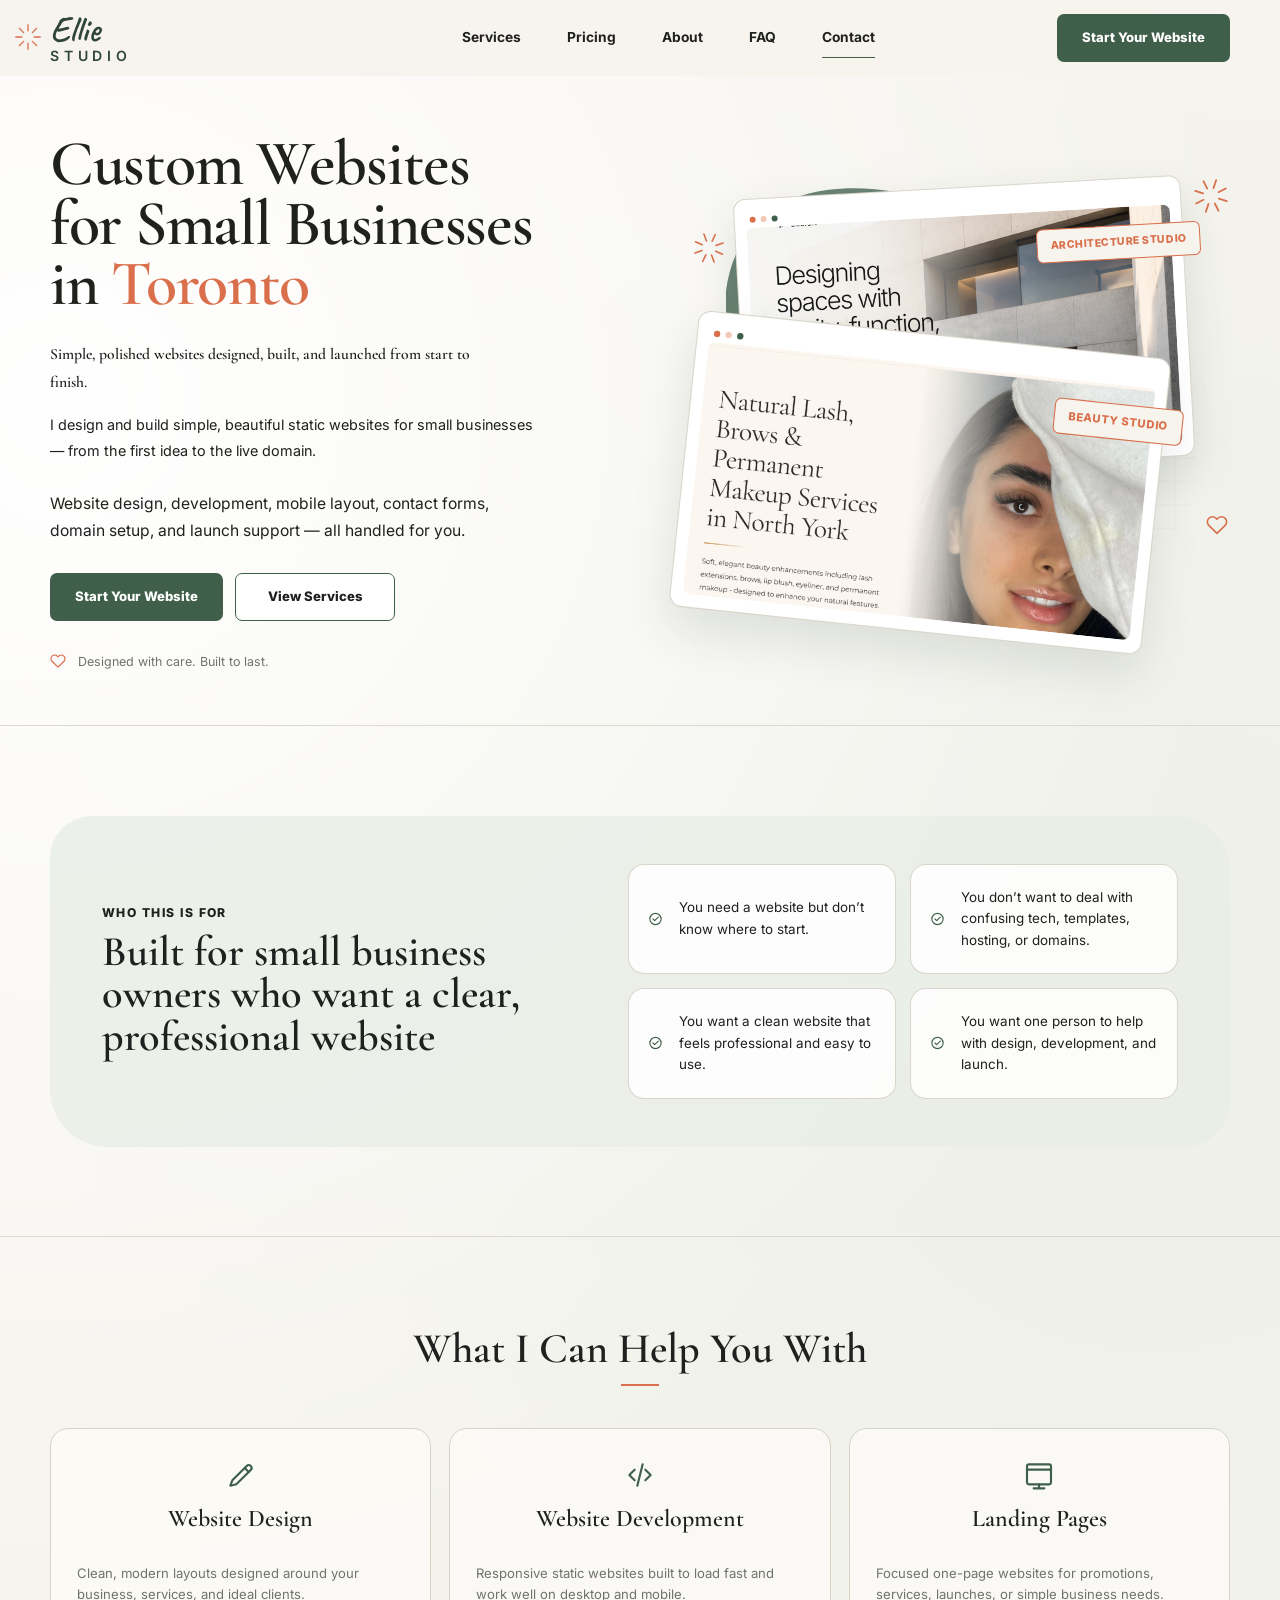
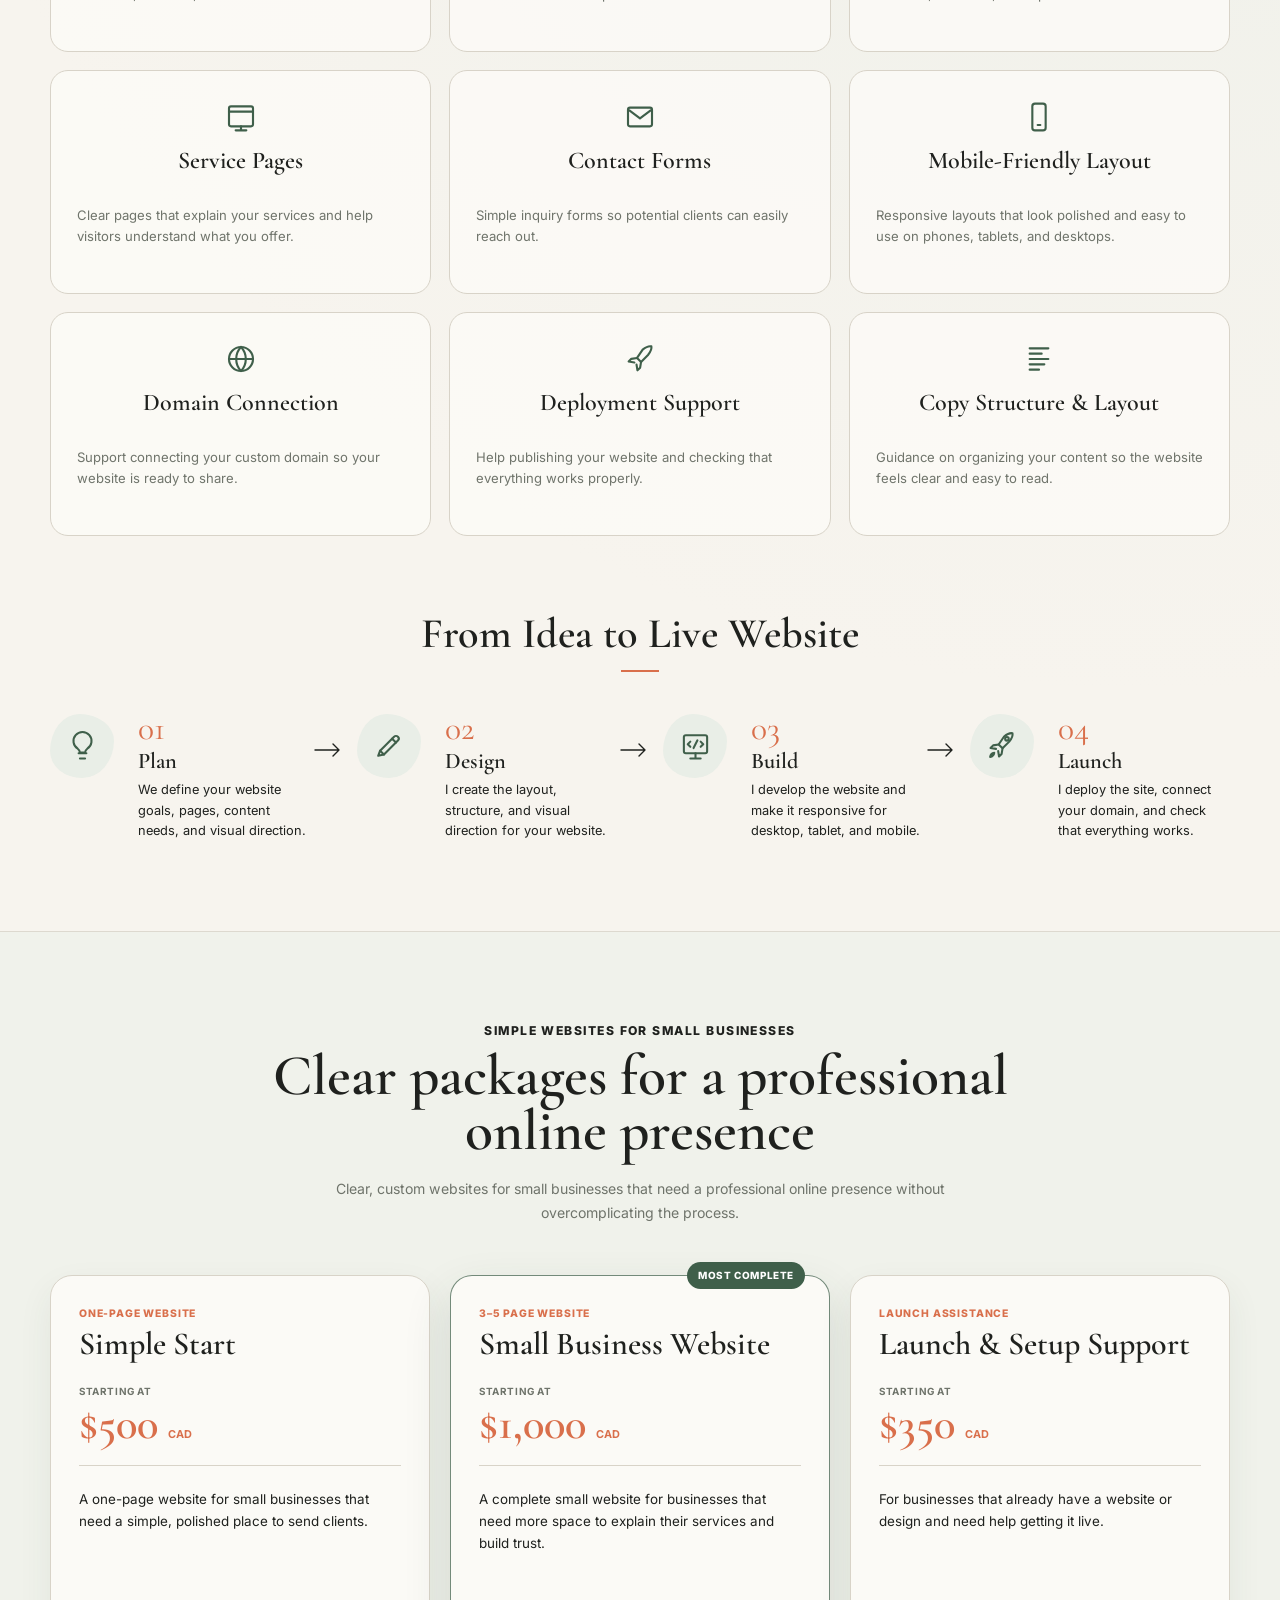
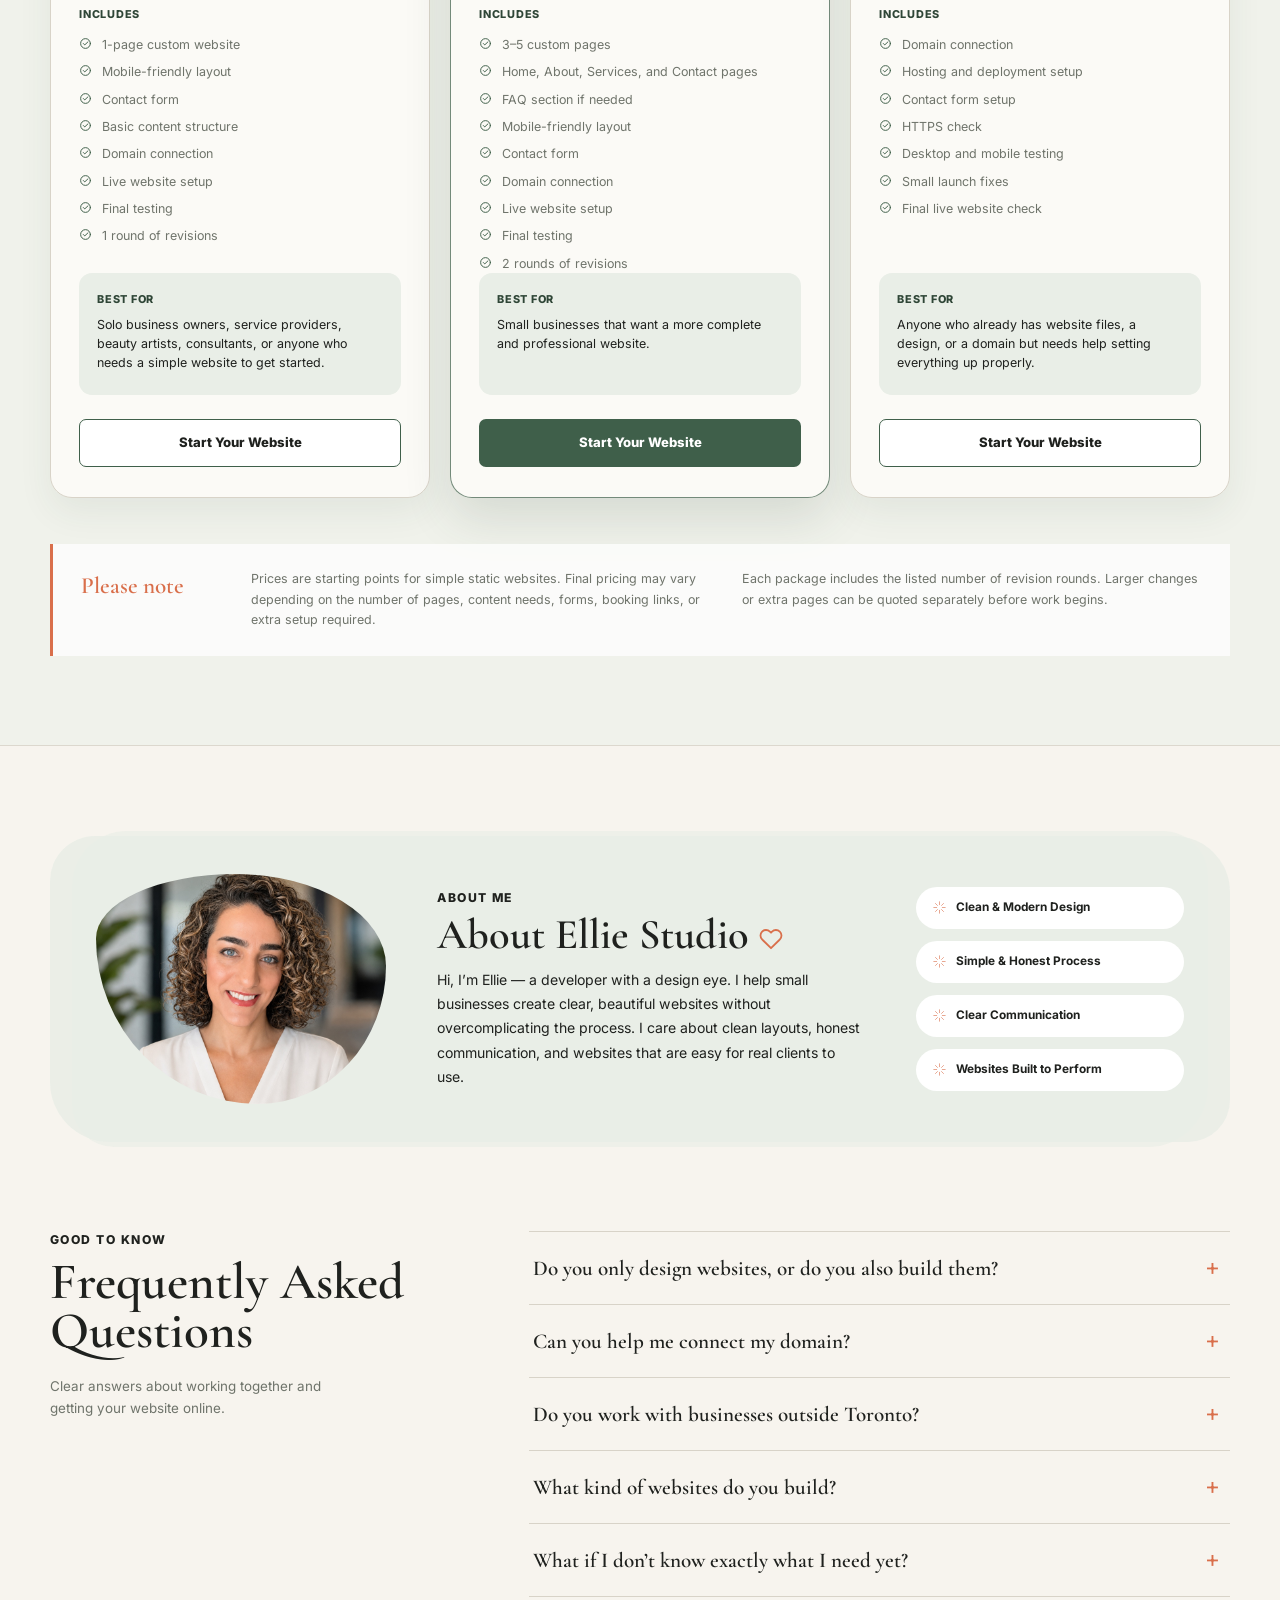
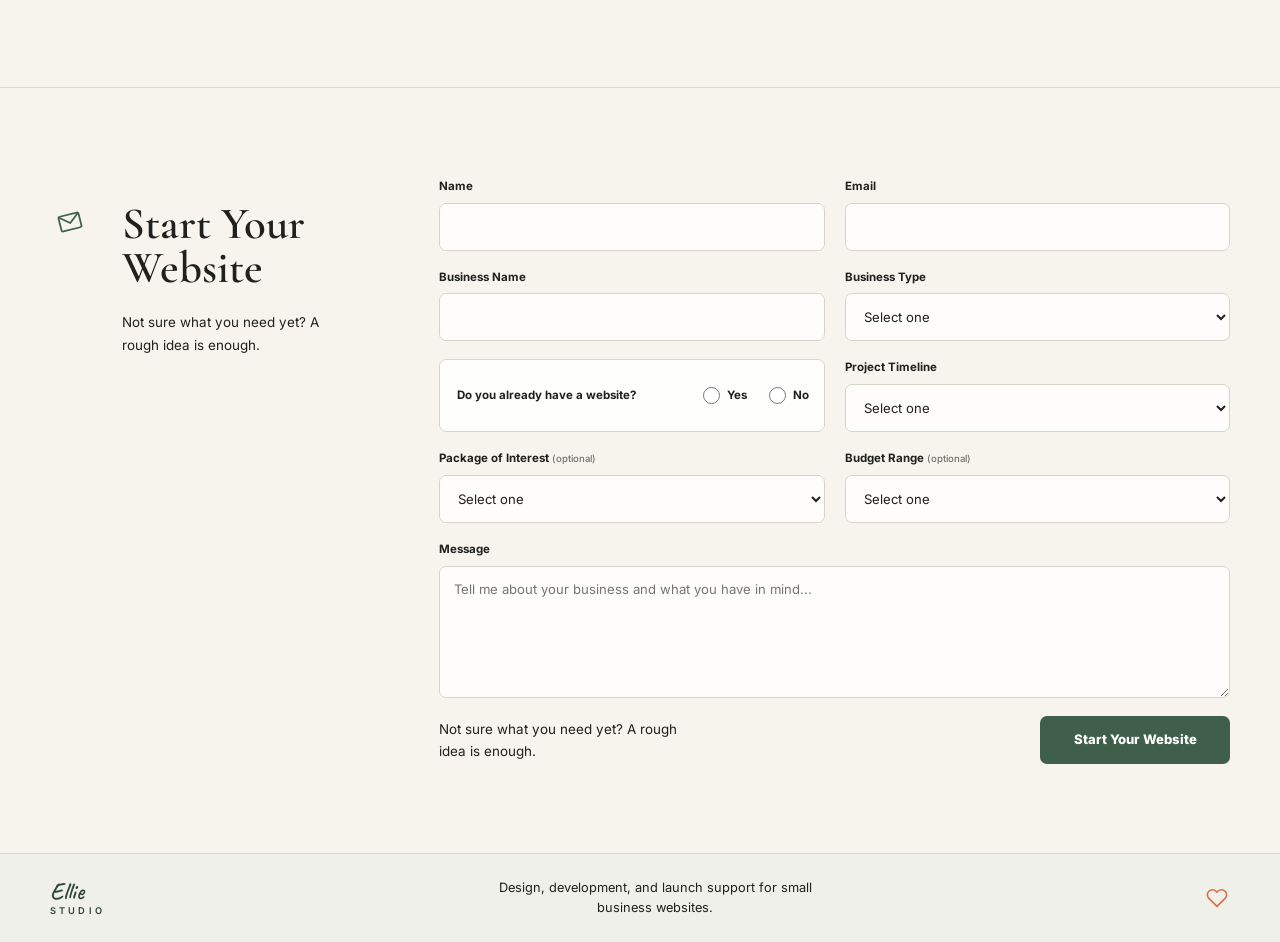
==== commit 5e18ebf8: "Polish homepage layout and responsiveness" ====
--- a/index.html
+++ b/index.html
@@ -40,18 +40,18 @@
             <a class="btn btn--primary" href="#contact">Start Your Website</a>
             <a class="btn btn--secondary" href="#services">View Services</a>
           </div>
-          <p class="care-note"><img src="assets/icons/heart.svg" alt=""> Designed with care. Built to last.</p>
+          <p class="care-note"><img src="assets/icons/heart.svg" alt="" aria-hidden="true"> Designed with care. Built to last.</p>
         </div>
 
         <div class="hero-collage" id="hero-collage" aria-label="Animated website design collage">
-          <img class="decor decor--spark-left" src="assets/icons/spark.svg" alt="">
-          <img class="decor decor--spark-right" src="assets/icons/spark.svg" alt="">
-          <img class="decor decor--olive" src="assets/decor/hero-olive.svg" alt="">
-          <img class="decor decor--paper" src="assets/decor/hero-paper.svg" alt="">
-          <img class="decor decor--sand" src="assets/decor/hero-sand.svg" alt="">
-          <img class="decor decor--grid" src="assets/decor/grid.svg" alt="">
+          <img class="decor decor--spark-left" src="assets/icons/spark.svg" alt="" aria-hidden="true">
+          <img class="decor decor--spark-right" src="assets/icons/spark.svg" alt="" aria-hidden="true">
+          <img class="decor decor--olive" src="assets/decor/hero-olive.svg" alt="" aria-hidden="true">
+          <img class="decor decor--paper" src="assets/decor/hero-paper.svg" alt="" aria-hidden="true">
+          <img class="decor decor--sand" src="assets/decor/hero-sand.svg" alt="" aria-hidden="true">
+          <img class="decor decor--grid" src="assets/decor/grid.svg" alt="" aria-hidden="true">
           <div class="collage-cards" id="collage-cards"></div>
-          <img class="hero-heart" src="assets/icons/heart.svg" alt="">
+          <img class="hero-heart" src="assets/icons/heart.svg" alt="" aria-hidden="true">
         </div>
       </div>
     </section>
@@ -210,10 +210,10 @@
           <p>Hi, I&rsquo;m Ellie &mdash; a developer with a design eye. I help small businesses create clear, beautiful websites without overcomplicating the process. I care about clean layouts, honest communication, and websites that are easy for real clients to use.</p>
         </div>
         <div class="about-panel__pills">
-          <span><img src="assets/icons/spark.svg" alt="">Clean &amp; Modern Design</span>
-          <span><img src="assets/icons/spark.svg" alt="">Simple &amp; Honest Process</span>
-          <span><img src="assets/icons/spark.svg" alt="">Clear Communication</span>
-          <span><img src="assets/icons/spark.svg" alt="">Websites Built to Perform</span>
+          <span><img src="assets/icons/spark.svg" alt="" aria-hidden="true">Clean &amp; Modern Design</span>
+          <span><img src="assets/icons/spark.svg" alt="" aria-hidden="true">Simple &amp; Honest Process</span>
+          <span><img src="assets/icons/spark.svg" alt="" aria-hidden="true">Clear Communication</span>
+          <span><img src="assets/icons/spark.svg" alt="" aria-hidden="true">Websites Built to Perform</span>
         </div>
       </div>
     </section>
@@ -277,7 +277,7 @@
     <div class="chrome-shell footer__inner">
       <a class="logo footer__logo" href="#home" aria-label="Ellie Studio home"><span class="logo__script">Ellie</span><span class="logo__sub">STUDIO</span></a>
       <p>Design, development, and launch support for small business websites.</p>
-      <img class="footer__heart" src="assets/icons/heart.svg" alt="">
+      <img class="footer__heart" src="assets/icons/heart.svg" alt="" aria-hidden="true">
     </div>
   </footer>
 
--- a/styles.css
+++ b/styles.css
@@ -2858,3 +2858,660 @@
     scroll-behavior: auto;
   }
 }
+
+/* Final layout and accessibility polish */
+:root {
+  --content-width: 1180px;
+  --section-space: clamp(64px, 7vw, 92px);
+  --control-height: 48px;
+  --radius-control: 7px;
+}
+
+.page-shell,
+.chrome-shell {
+  width: min(var(--content-width), calc(100% - 64px));
+  margin-inline: auto;
+}
+
+#home,
+#services,
+#pricing,
+#about,
+#faq,
+#contact {
+  scroll-margin-top: 96px;
+}
+
+.btn {
+  min-height: var(--control-height);
+  padding: 0 24px;
+  border-radius: var(--radius-control);
+  font-size: .82rem;
+  line-height: 1;
+  transition:
+    color 180ms ease,
+    background-color 180ms ease,
+    border-color 180ms ease,
+    box-shadow 180ms ease,
+    transform 180ms ease;
+}
+
+.btn--secondary:hover {
+  border-color: var(--color-primary-dark);
+  background: var(--color-surface-soft);
+  color: var(--color-primary-dark);
+}
+
+:where(a, button, input, select, textarea, summary):focus-visible {
+  outline: 3px solid var(--color-accent);
+  outline-offset: 3px;
+}
+
+.nav__links a {
+  min-height: 44px;
+  display: inline-flex;
+  align-items: center;
+}
+
+.hero {
+  padding: 58px 0 54px;
+}
+
+.hero__grid {
+  grid-template-columns: minmax(0, .9fr) minmax(500px, 1.1fr);
+  gap: clamp(34px, 5vw, 72px);
+  align-items: center;
+}
+
+.hero__content {
+  max-width: 540px;
+  padding-left: 0;
+}
+
+.hero h1 {
+  max-width: 540px;
+  font-size: clamp(3.75rem, 5vw, 5rem);
+  line-height: .94;
+}
+
+.hero__content .hero-tagline {
+  max-width: 480px;
+  margin-top: 24px;
+  font-size: 1.42rem;
+  line-height: 1.25;
+}
+
+.hero__content .hero-tagline + p {
+  max-width: 500px;
+  font-size: .9rem;
+  line-height: 1.75;
+}
+
+.hero__content .hero-clarity {
+  max-width: 500px;
+  font-size: .8rem;
+  line-height: 1.7;
+}
+
+.hero__actions {
+  align-items: stretch;
+  gap: 12px;
+}
+
+.hero__actions .btn {
+  min-width: 160px;
+}
+
+.hero-collage {
+  width: 100%;
+  max-width: 650px;
+  min-height: 500px;
+  justify-self: end;
+}
+
+.audience,
+.services,
+.pricing,
+.faq,
+.contact {
+  padding-top: var(--section-space);
+  padding-bottom: var(--section-space);
+}
+
+.about {
+  padding: var(--section-space) 0 0;
+}
+
+.section-title {
+  font-size: clamp(2.4rem, 3.3vw, 3.15rem);
+  line-height: 1.05;
+}
+
+.audience-panel {
+  grid-template-columns: minmax(0, .9fr) minmax(0, 1.1fr);
+  gap: clamp(44px, 6vw, 76px);
+  padding: 48px 52px;
+}
+
+.audience-panel__intro {
+  align-self: center;
+}
+
+.audience-list {
+  align-items: stretch;
+}
+
+.audience-list li {
+  min-height: 108px;
+  display: flex;
+  align-items: center;
+  padding: 22px 20px 22px 50px;
+  font-size: .84rem;
+  line-height: 1.6;
+}
+
+.audience-list li::before {
+  top: 50%;
+  transform: translateY(-50%);
+}
+
+.services-process {
+  padding-bottom: var(--section-space);
+}
+
+.services__row {
+  grid-auto-rows: 1fr;
+  gap: 18px;
+  margin-top: 42px;
+}
+
+.services__row article,
+.services__row article:first-child,
+.services__row article:last-child {
+  min-height: 224px;
+  display: grid;
+  grid-template-rows: 36px auto 1fr;
+  align-content: start;
+  gap: 13px;
+  padding: 28px 26px;
+}
+
+.services__row img {
+  margin: 0;
+}
+
+.services__row h3 {
+  margin: 0;
+  font-size: 1.5rem;
+  line-height: 1.1;
+}
+
+.services__row p {
+  font-size: .82rem;
+  line-height: 1.65;
+}
+
+.process-title {
+  margin-top: 76px;
+}
+
+.process__row {
+  gap: 46px;
+  margin-top: 42px;
+}
+
+.process-step {
+  grid-template-columns: 72px minmax(0, 1fr);
+  gap: 16px;
+  align-items: start;
+}
+
+.process-step:not(:last-child)::after {
+  top: 28px;
+  right: -31px;
+}
+
+.process-icon {
+  width: 64px;
+  height: 64px;
+}
+
+.process-step__num {
+  margin-bottom: 6px;
+  font-size: 2.1rem;
+}
+
+.process-step h3 {
+  font-size: 1.4rem;
+}
+
+.process-step p {
+  font-size: .8rem;
+  line-height: 1.6;
+}
+
+.pricing__grid {
+  grid-auto-rows: 1fr;
+  gap: 20px;
+  margin-top: 50px;
+}
+
+.pricing-card {
+  height: 100%;
+  padding: 30px 28px;
+}
+
+.pricing-card__header {
+  min-height: 160px;
+  grid-template-rows: 1fr auto;
+  gap: 18px;
+}
+
+.pricing-card__summary {
+  min-height: 96px;
+  font-size: .84rem;
+}
+
+.pricing-card__details li,
+.pricing-card__best p {
+  font-size: .78rem;
+  line-height: 1.55;
+}
+
+.pricing-card__best {
+  min-height: 122px;
+  display: grid;
+  align-content: start;
+  margin-top: auto;
+}
+
+.pricing-card__cta {
+  margin-top: 24px;
+}
+
+.pricing-note {
+  grid-template-columns: 140px 1fr 1fr;
+  gap: 30px;
+  margin-top: 46px;
+  padding: 25px 28px;
+}
+
+.pricing-note p {
+  font-size: .78rem;
+}
+
+.about-panel {
+  grid-template-columns: minmax(220px, .78fr) minmax(0, 1.15fr) minmax(210px, .72fr);
+  gap: clamp(30px, 4vw, 52px);
+  min-height: 300px;
+  padding: 38px 46px;
+}
+
+.about-panel__image {
+  height: 230px;
+}
+
+.about-panel__copy > p:not(.mini-label):not(.handwritten) {
+  font-size: .88rem;
+  line-height: 1.72;
+}
+
+.about-panel__pills span {
+  min-height: 42px;
+  padding: 8px 17px;
+  font-size: .74rem;
+  line-height: 1.35;
+}
+
+.faq__inner {
+  grid-template-columns: minmax(270px, .72fr) minmax(0, 1.28fr);
+  gap: clamp(48px, 7vw, 84px);
+}
+
+.faq summary {
+  min-height: 72px;
+  display: flex;
+  align-items: center;
+  padding: 20px 52px 20px 4px;
+  font-size: 1.32rem;
+}
+
+.faq summary::after {
+  top: 50%;
+  right: 10px;
+  transform: translateY(-50%);
+}
+
+.faq details p {
+  margin: -4px 50px 24px 4px;
+  font-size: .85rem;
+}
+
+.contact__grid {
+  grid-template-columns: minmax(260px, .56fr) minmax(0, 1.44fr);
+  gap: clamp(48px, 7vw, 82px);
+}
+
+.contact__copy {
+  padding-top: 24px;
+}
+
+.contact h2 {
+  font-size: clamp(2.5rem, 3.5vw, 3.35rem);
+}
+
+.contact-form {
+  gap: 18px 20px;
+}
+
+.contact-form label {
+  min-width: 0;
+}
+
+.contact-form input,
+.contact-form select {
+  height: var(--control-height);
+}
+
+.contact-form textarea {
+  min-height: 132px;
+}
+
+input,
+select,
+textarea,
+.website-status {
+  border-radius: var(--radius-control);
+  font-size: .82rem;
+}
+
+.website-status {
+  min-height: 72px;
+  padding: 12px 15px;
+}
+
+.form-note {
+  margin: 0;
+  font-size: .78rem;
+}
+
+.form-submit {
+  min-width: 190px;
+  margin: 0;
+}
+
+.footer {
+  padding: 24px 0;
+}
+
+.footer__inner {
+  grid-template-columns: auto minmax(280px, 420px) 24px;
+  justify-content: space-between;
+  gap: 36px;
+}
+
+.footer__inner p {
+  justify-self: center;
+  text-align: center;
+  line-height: 1.55;
+}
+
+@media (max-width: 1080px) {
+  .nav {
+    grid-template-columns: 180px 1fr auto;
+    gap: 24px;
+  }
+
+  .nav__links {
+    gap: 26px;
+  }
+
+  .hero__grid {
+    grid-template-columns: minmax(0, .95fr) minmax(430px, 1.05fr);
+    gap: 30px;
+  }
+
+  .pricing-card {
+    padding-inline: 24px;
+  }
+}
+
+@media (max-width: 980px) {
+  .page-shell,
+  .chrome-shell {
+    width: min(var(--content-width), calc(100% - 48px));
+  }
+
+  .hero__grid,
+  .about-panel,
+  .contact__grid {
+    grid-template-columns: 1fr;
+  }
+
+  .hero__content {
+    max-width: 680px;
+  }
+
+  .hero h1 {
+    max-width: 650px;
+  }
+
+  .hero-collage {
+    justify-self: center;
+  }
+
+  .audience-panel {
+    grid-template-columns: 1fr;
+  }
+
+  .process__row {
+    grid-template-columns: repeat(2, 1fr);
+  }
+
+  .process-step:not(:last-child)::after {
+    display: none;
+  }
+
+  .pricing__grid {
+    max-width: 760px;
+  }
+
+  .pricing-card__header,
+  .pricing-card__summary,
+  .pricing-card__best {
+    min-height: 0;
+  }
+
+  .about-panel__image {
+    width: min(100%, 440px);
+  }
+
+  .contact__copy {
+    max-width: 520px;
+    padding-top: 0;
+  }
+}
+
+@media (max-width: 760px) {
+  .page-shell,
+  .chrome-shell {
+    width: min(100% - 32px, var(--content-width));
+  }
+
+  :root {
+    --section-space: 56px;
+  }
+
+  .nav {
+    min-height: 68px;
+  }
+
+  .nav-toggle {
+    width: 44px;
+    height: 44px;
+  }
+
+  .nav__links {
+    top: 68px;
+  }
+
+  .nav__links a {
+    min-height: 48px;
+    padding: 12px 18px;
+  }
+
+  .hero {
+    padding: 42px 0 38px;
+  }
+
+  .hero__content {
+    width: 100%;
+  }
+
+  .hero h1 {
+    font-size: clamp(2.85rem, 13vw, 3.7rem);
+    line-height: .94;
+  }
+
+  .hero__content .hero-tagline {
+    font-size: 1.25rem;
+  }
+
+  .hero__actions {
+    grid-template-columns: 1fr;
+  }
+
+  .hero__actions .btn {
+    width: 100%;
+  }
+
+  .hero-collage {
+    min-height: 440px;
+  }
+
+  .audience-panel {
+    gap: 28px;
+    padding: 30px 22px;
+  }
+
+  .audience-panel h2 {
+    font-size: 2.35rem;
+  }
+
+  .audience-list {
+    gap: 12px;
+  }
+
+  .audience-list li {
+    min-height: 82px;
+  }
+
+  .services__row {
+    grid-template-columns: 1fr;
+    gap: 14px;
+  }
+
+  .services__row article,
+  .services__row article:first-child,
+  .services__row article:last-child {
+    min-height: 0;
+    grid-template-rows: 34px auto auto;
+    padding: 24px 22px;
+  }
+
+  .process__row {
+    grid-template-columns: 1fr;
+    gap: 28px;
+  }
+
+  .process-step {
+    grid-template-columns: 60px minmax(0, 1fr);
+  }
+
+  .process-icon {
+    width: 54px;
+    height: 54px;
+  }
+
+  .pricing__intro h2,
+  .faq__intro h2 {
+    font-size: 2.75rem;
+  }
+
+  .pricing-card {
+    padding: 26px 22px;
+  }
+
+  .pricing-card--featured {
+    transform: none;
+  }
+
+  .pricing-note {
+    grid-template-columns: 1fr;
+    gap: 14px;
+    padding: 22px 20px;
+  }
+
+  .about-panel {
+    gap: 26px;
+    padding: 28px 22px;
+  }
+
+  .about-panel__image {
+    width: 100%;
+    height: 280px;
+  }
+
+  .about-panel__pills {
+    gap: 10px;
+  }
+
+  .faq__inner {
+    grid-template-columns: 1fr;
+    gap: 30px;
+  }
+
+  .faq__intro {
+    position: static;
+  }
+
+  .faq summary {
+    min-height: 68px;
+    padding-right: 44px;
+    font-size: 1.18rem;
+  }
+
+  .contact-form {
+    grid-template-columns: 1fr;
+  }
+
+  .message-label {
+    grid-column: 1;
+  }
+
+  .website-status {
+    min-height: 0;
+  }
+
+  .form-submit {
+    width: 100%;
+    justify-self: stretch;
+  }
+
+  .footer__inner {
+    grid-template-columns: 1fr;
+    justify-items: start;
+    gap: 14px;
+  }
+
+  .footer__inner p {
+    justify-self: start;
+    text-align: left;
+  }
+}
+
+@media (min-width: 520px) and (max-width: 760px) {
+  .services__row {
+    grid-template-columns: repeat(2, 1fr);
+  }
+}
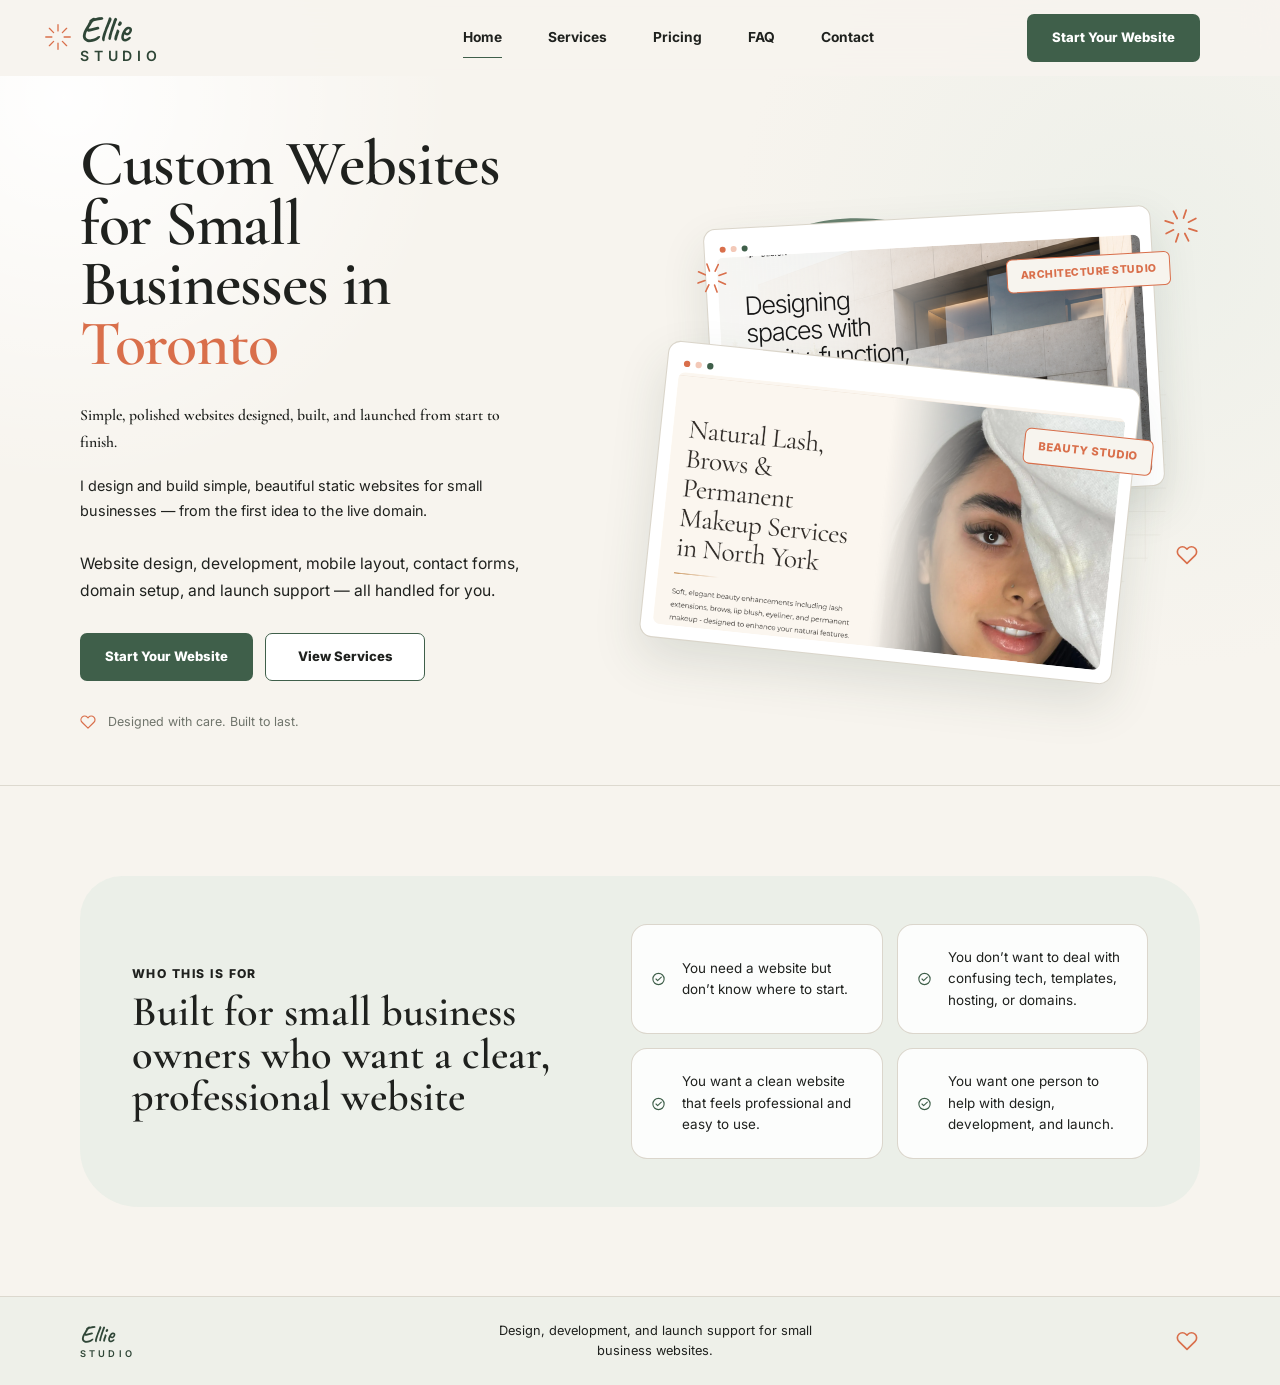
==== commit b536f97d: "Split homepage into dedicated pages" ====
--- a/index.html
+++ b/index.html
@@ -10,18 +10,18 @@
 <body>
   <header class="site-header">
     <nav class="nav chrome-shell" aria-label="Primary navigation">
-      <a class="logo" href="#home" aria-label="Ellie Studio home">
+      <a class="logo" href="index.html" aria-label="Ellie Studio home">
         <span class="logo__script">Ellie</span>
         <span class="logo__sub">STUDIO</span>
       </a>
       <div class="nav__links" id="mobile-menu">
-        <a href="#services" data-section="services">Services</a>
-        <a href="#pricing" data-section="pricing">Pricing</a>
-        <a href="#about" data-section="about">About</a>
-        <a href="#faq" data-section="faq">FAQ</a>
-        <a href="#contact" data-section="contact">Contact</a>
+        <a class="is-active" href="index.html" aria-current="page">Home</a>
+        <a href="services.html">Services</a>
+        <a href="pricing.html">Pricing</a>
+        <a href="faq.html">FAQ</a>
+        <a href="contact.html">Contact</a>
       </div>
-      <a class="btn btn--primary nav__cta" href="#contact">Start Your Website</a>
+      <a class="btn btn--primary nav__cta" href="contact.html">Start Your Website</a>
       <button class="nav-toggle" type="button" aria-expanded="false" aria-controls="mobile-menu" aria-label="Open menu">
         <span></span><span></span><span></span>
       </button>
@@ -37,8 +37,8 @@
           <p>I design and build simple, beautiful static websites for small businesses &mdash; from the first idea to the live domain.</p>
           <p class="hero-clarity">Website design, development, mobile layout, contact forms, domain setup, and launch support &mdash; all handled for you.</p>
           <div class="hero__actions">
-            <a class="btn btn--primary" href="#contact">Start Your Website</a>
-            <a class="btn btn--secondary" href="#services">View Services</a>
+            <a class="btn btn--primary" href="contact.html">Start Your Website</a>
+            <a class="btn btn--secondary" href="services.html">View Services</a>
           </div>
           <p class="care-note"><img src="assets/icons/heart.svg" alt="" aria-hidden="true"> Designed with care. Built to last.</p>
         </div>
@@ -71,211 +71,11 @@
       </div>
     </section>
 
-    <section class="services services-process" id="services">
-      <div class="page-shell">
-        <h2 class="section-title">What I Can Help You With</h2>
-        <div class="services__row" aria-label="Website services">
-          <article><img src="assets/icons/service-design.svg" alt="" aria-hidden="true"><h3>Website Design</h3><p>Clean, modern layouts designed around your business, services, and ideal clients.</p></article>
-          <article><img src="assets/icons/service-development.svg" alt="" aria-hidden="true"><h3>Website Development</h3><p>Responsive static websites built to load fast and work well on desktop and mobile.</p></article>
-          <article><img src="assets/icons/service-pages.svg" alt="" aria-hidden="true"><h3>Landing Pages</h3><p>Focused one-page websites for promotions, services, launches, or simple business needs.</p></article>
-          <article><img src="assets/icons/service-pages.svg" alt="" aria-hidden="true"><h3>Service Pages</h3><p>Clear pages that explain your services and help visitors understand what you offer.</p></article>
-          <article><img src="assets/icons/service-contact.svg" alt="" aria-hidden="true"><h3>Contact Forms</h3><p>Simple inquiry forms so potential clients can easily reach out.</p></article>
-          <article><img src="assets/icons/service-mobile.svg" alt="" aria-hidden="true"><h3>Mobile-Friendly Layout</h3><p>Responsive layouts that look polished and easy to use on phones, tablets, and desktops.</p></article>
-          <article><img src="assets/icons/service-domain.svg" alt="" aria-hidden="true"><h3>Domain Connection</h3><p>Support connecting your custom domain so your website is ready to share.</p></article>
-          <article><img src="assets/icons/service-deployment.svg" alt="" aria-hidden="true"><h3>Deployment Support</h3><p>Help publishing your website and checking that everything works properly.</p></article>
-          <article><img src="assets/icons/service-copy.svg" alt="" aria-hidden="true"><h3>Copy Structure &amp; Layout</h3><p>Guidance on organizing your content so the website feels clear and easy to read.</p></article>
-        </div>
-        <h2 class="section-title process-title">From Idea to Live Website</h2>
-        <div class="process__row">
-          <article class="process-step"><span class="process-icon"><img src="assets/icons/plan.svg" alt="" aria-hidden="true"></span><div><span class="process-step__num">01</span><h3>Plan</h3><p>We define your website goals, pages, content needs, and visual direction.</p></div></article>
-          <article class="process-step"><span class="process-icon"><img src="assets/icons/design.svg" alt="" aria-hidden="true"></span><div><span class="process-step__num">02</span><h3>Design</h3><p>I create the layout, structure, and visual direction for your website.</p></div></article>
-          <article class="process-step"><span class="process-icon"><img src="assets/icons/build.svg" alt="" aria-hidden="true"></span><div><span class="process-step__num">03</span><h3>Build</h3><p>I develop the website and make it responsive for desktop, tablet, and mobile.</p></div></article>
-          <article class="process-step"><span class="process-icon"><img src="assets/icons/rocket.svg" alt="" aria-hidden="true"></span><div><span class="process-step__num">04</span><h3>Launch</h3><p>I deploy the site, connect your domain, and check that everything works.</p></div></article>
-        </div>
-      </div>
-    </section>
-
-    <section class="pricing" id="pricing" aria-labelledby="pricing-title">
-      <div class="page-shell">
-        <div class="pricing__intro">
-          <p class="mini-label">Simple Websites for Small Businesses</p>
-          <h2 id="pricing-title">Clear packages for a professional online presence</h2>
-          <p>Clear, custom websites for small businesses that need a professional online presence without overcomplicating the process.</p>
-        </div>
-
-        <div class="pricing__grid">
-          <article class="pricing-card">
-            <div class="pricing-card__header">
-              <div>
-                <p class="pricing-card__eyebrow">One-page website</p>
-                <h3>Simple Start</h3>
-              </div>
-              <p class="pricing-card__price"><span>Starting at</span>$500 <small>CAD</small></p>
-            </div>
-            <p class="pricing-card__summary">A one-page website for small businesses that need a simple, polished place to send clients.</p>
-            <div class="pricing-card__details">
-              <h4>Includes</h4>
-              <ul>
-                <li>1-page custom website</li>
-                <li>Mobile-friendly layout</li>
-                <li>Contact form</li>
-                <li>Basic content structure</li>
-                <li>Domain connection</li>
-                <li>Live website setup</li>
-                <li>Final testing</li>
-                <li>1 round of revisions</li>
-              </ul>
-            </div>
-            <div class="pricing-card__best">
-              <h4>Best for</h4>
-              <p>Solo business owners, service providers, beauty artists, consultants, or anyone who needs a simple website to get started.</p>
-            </div>
-            <a class="btn btn--secondary pricing-card__cta" href="#contact">Start Your Website</a>
-          </article>
-
-          <article class="pricing-card pricing-card--featured">
-            <span class="pricing-card__badge">Most Complete</span>
-            <div class="pricing-card__header">
-              <div>
-                <p class="pricing-card__eyebrow">3&ndash;5 page website</p>
-                <h3>Small Business Website</h3>
-              </div>
-              <p class="pricing-card__price"><span>Starting at</span>$1,000 <small>CAD</small></p>
-            </div>
-            <p class="pricing-card__summary">A complete small website for businesses that need more space to explain their services and build trust.</p>
-            <div class="pricing-card__details">
-              <h4>Includes</h4>
-              <ul>
-                <li>3&ndash;5 custom pages</li>
-                <li>Home, About, Services, and Contact pages</li>
-                <li>FAQ section if needed</li>
-                <li>Mobile-friendly layout</li>
-                <li>Contact form</li>
-                <li>Domain connection</li>
-                <li>Live website setup</li>
-                <li>Final testing</li>
-                <li>2 rounds of revisions</li>
-              </ul>
-            </div>
-            <div class="pricing-card__best">
-              <h4>Best for</h4>
-              <p>Small businesses that want a more complete and professional website.</p>
-            </div>
-            <a class="btn btn--primary pricing-card__cta" href="#contact">Start Your Website</a>
-          </article>
-
-          <article class="pricing-card">
-            <div class="pricing-card__header">
-              <div>
-                <p class="pricing-card__eyebrow">Launch assistance</p>
-                <h3>Launch &amp; Setup Support</h3>
-              </div>
-              <p class="pricing-card__price"><span>Starting at</span>$350 <small>CAD</small></p>
-            </div>
-            <p class="pricing-card__summary">For businesses that already have a website or design and need help getting it live.</p>
-            <div class="pricing-card__details">
-              <h4>Includes</h4>
-              <ul>
-                <li>Domain connection</li>
-                <li>Hosting and deployment setup</li>
-                <li>Contact form setup</li>
-                <li>HTTPS check</li>
-                <li>Desktop and mobile testing</li>
-                <li>Small launch fixes</li>
-                <li>Final live website check</li>
-              </ul>
-            </div>
-            <div class="pricing-card__best">
-              <h4>Best for</h4>
-              <p>Anyone who already has website files, a design, or a domain but needs help setting everything up properly.</p>
-            </div>
-            <a class="btn btn--secondary pricing-card__cta" href="#contact">Start Your Website</a>
-          </article>
-        </div>
-
-        <div class="pricing-note">
-          <h3>Please note</h3>
-          <p>Prices are starting points for simple static websites. Final pricing may vary depending on the number of pages, content needs, forms, booking links, or extra setup required.</p>
-          <p>Each package includes the listed number of revision rounds. Larger changes or extra pages can be quoted separately before work begins.</p>
-        </div>
-      </div>
-    </section>
-
-    <section class="about" id="about">
-      <div class="page-shell about-panel">
-        <div class="about-panel__image"><img src="assets/workspace-photo.png" alt="Ellie, website designer and developer for small businesses"></div>
-        <div class="about-panel__copy">
-          <p class="mini-label">About Me</p>
-          <h2>About Ellie Studio <img class="inline-heart" src="assets/icons/heart.svg" alt="" aria-hidden="true"></h2>
-          <p>Hi, I&rsquo;m Ellie &mdash; a developer with a design eye. I help small businesses create clear, beautiful websites without overcomplicating the process. I care about clean layouts, honest communication, and websites that are easy for real clients to use.</p>
-        </div>
-        <div class="about-panel__pills">
-          <span><img src="assets/icons/spark.svg" alt="" aria-hidden="true">Clean &amp; Modern Design</span>
-          <span><img src="assets/icons/spark.svg" alt="" aria-hidden="true">Simple &amp; Honest Process</span>
-          <span><img src="assets/icons/spark.svg" alt="" aria-hidden="true">Clear Communication</span>
-          <span><img src="assets/icons/spark.svg" alt="" aria-hidden="true">Websites Built to Perform</span>
-        </div>
-      </div>
-    </section>
-
-    <section class="faq" id="faq" aria-labelledby="faq-title">
-      <div class="page-shell faq__inner">
-        <div class="faq__intro">
-          <p class="mini-label">Good to Know</p>
-          <h2 id="faq-title">Frequently Asked Questions</h2>
-          <p>Clear answers about working together and getting your website online.</p>
-        </div>
-        <div class="faq__list">
-          <details>
-            <summary>Do you only design websites, or do you also build them?</summary>
-            <p>I design and build the full website, including layout, responsive development, deployment, and launch support.</p>
-          </details>
-          <details>
-            <summary>Can you help me connect my domain?</summary>
-            <p>Yes. I can help connect your domain to your website and make sure it works properly.</p>
-          </details>
-          <details>
-            <summary>Do you work with businesses outside Toronto?</summary>
-            <p>Yes. I work with small businesses in Toronto and across Canada.</p>
-          </details>
-          <details>
-            <summary>What kind of websites do you build?</summary>
-            <p>I build simple custom static websites for small businesses, service providers, studios, consultants, and local brands.</p>
-          </details>
-          <details>
-            <summary>What if I don&rsquo;t know exactly what I need yet?</summary>
-            <p>That&rsquo;s okay. You can send a rough idea, and I&rsquo;ll help you figure out the best next step.</p>
-          </details>
-        </div>
-      </div>
-    </section>
-
-    <section class="contact" id="contact">
-      <div class="page-shell contact__grid">
-        <div class="contact__copy">
-          <img class="envelope" src="assets/icons/envelope.svg" alt="" aria-hidden="true">
-          <div><h2>Start Your Website</h2><p>Not sure what you need yet? A rough idea is enough.</p></div>
-        </div>
-        <form class="contact-form" action="https://formspree.io/f/REPLACE_ME" method="POST">
-          <label><span>Name</span><input type="text" name="name" autocomplete="name" required></label>
-          <label><span>Email</span><input type="email" name="email" autocomplete="email" required></label>
-          <label><span>Business Name</span><input type="text" name="business-name" autocomplete="organization"></label>
-          <label><span>Business Type</span><select name="business-type" required><option value="">Select one</option><option>Service Business</option><option>Creative Business</option><option>Beauty / Wellness</option><option>Architecture / Design</option><option>Consulting</option><option>Other Small Business</option></select></label>
-          <fieldset class="website-status"><legend>Do you already have a website?</legend><label><input type="radio" name="existing-website" value="Yes" required><span>Yes</span></label><label><input type="radio" name="existing-website" value="No"><span>No</span></label></fieldset>
-          <label><span>Project Timeline</span><select name="timeline" required><option value="">Select one</option><option>As soon as possible</option><option>Within 1 month</option><option>Within 2&ndash;3 months</option><option>In 3+ months</option><option>I&rsquo;m not sure yet</option></select></label>
-          <label><span>Package of Interest <small>(optional)</small></span><select name="package"><option value="">Select one</option><option>Simple Start &mdash; from $500 CAD</option><option>Small Business Website &mdash; from $1,000 CAD</option><option>Launch &amp; Setup Support &mdash; from $350 CAD</option><option>I&rsquo;m not sure yet</option></select></label>
-          <label><span>Budget Range <small>(optional)</small></span><select name="budget"><option value="">Select one</option><option>Under $1,500</option><option>$1,500&ndash;$3,000</option><option>$3,000&ndash;$5,000</option><option>$5,000+</option><option>I&rsquo;m not sure yet</option></select></label>
-          <label class="message-label"><span>Message</span><textarea name="message" placeholder="Tell me about your business and what you have in mind..." required></textarea></label>
-          <p class="form-note">Not sure what you need yet? A rough idea is enough.</p>
-          <button class="btn btn--primary form-submit" type="submit">Start Your Website</button>
-        </form>
-      </div>
-    </section>
   </main>
 
   <footer class="footer">
     <div class="chrome-shell footer__inner">
-      <a class="logo footer__logo" href="#home" aria-label="Ellie Studio home"><span class="logo__script">Ellie</span><span class="logo__sub">STUDIO</span></a>
+      <a class="logo footer__logo" href="index.html" aria-label="Ellie Studio home"><span class="logo__script">Ellie</span><span class="logo__sub">STUDIO</span></a>
       <p>Design, development, and launch support for small business websites.</p>
       <img class="footer__heart" src="assets/icons/heart.svg" alt="" aria-hidden="true">
     </div>
@@ -283,18 +83,5 @@
 
   <script src="assets/collage/sites.js"></script>
   <script src="script.js"></script>
-  <script type="application/ld+json">
-    {
-      "@context": "https://schema.org",
-      "@type": "FAQPage",
-      "mainEntity": [
-        {"@type":"Question","name":"Do you only design websites, or do you also build them?","acceptedAnswer":{"@type":"Answer","text":"I design and build the full website, including layout, responsive development, deployment, and launch support."}},
-        {"@type":"Question","name":"Can you help me connect my domain?","acceptedAnswer":{"@type":"Answer","text":"Yes. I can help connect your domain to your website and make sure it works properly."}},
-        {"@type":"Question","name":"Do you work with businesses outside Toronto?","acceptedAnswer":{"@type":"Answer","text":"Yes. I work with small businesses in Toronto and across Canada."}},
-        {"@type":"Question","name":"What kind of websites do you build?","acceptedAnswer":{"@type":"Answer","text":"I build simple custom static websites for small businesses, service providers, studios, consultants, and local brands."}},
-        {"@type":"Question","name":"What if I don't know exactly what I need yet?","acceptedAnswer":{"@type":"Answer","text":"That's okay. You can send a rough idea, and I'll help you figure out the best next step."}}
-      ]
-    }
-  </script>
 </body>
 </html>
--- a/styles.css
+++ b/styles.css
@@ -3515,3 +3515,183 @@
     grid-template-columns: repeat(2, 1fr);
   }
 }
+
+/* Multi-page layout */
+:root {
+  --content-width: 1120px;
+}
+
+.page-shell,
+.chrome-shell {
+  width: min(var(--content-width), calc(100% - 96px));
+}
+
+.subpage {
+  min-height: calc(100vh - 168px);
+}
+
+.page-intro {
+  padding: clamp(72px, 9vw, 112px) 0 24px;
+  text-align: center;
+}
+
+.page-intro h1,
+.pricing__intro h1,
+.faq__intro h1,
+.contact__copy h1 {
+  margin: 8px 0 18px;
+  font-family: var(--font-heading);
+  font-size: clamp(3.1rem, 5vw, 4.8rem);
+  font-weight: 600;
+  line-height: .96;
+}
+
+.page-intro > p:last-child {
+  max-width: 650px;
+  margin: 0 auto;
+  color: var(--color-muted);
+  font-size: .92rem;
+  line-height: 1.75;
+}
+
+.subpage .services {
+  padding-top: 32px;
+  border-top: 0;
+}
+
+.services__row h2 {
+  margin: 0;
+  font-family: var(--font-heading);
+  font-size: 1.5rem;
+  font-weight: 600;
+  line-height: 1.1;
+}
+
+.page-cta {
+  display: flex;
+  justify-content: center;
+  margin-top: 54px;
+}
+
+.page-cta .btn {
+  min-width: 190px;
+}
+
+.pricing--page {
+  min-height: calc(100vh - 168px);
+  padding-top: clamp(72px, 8vw, 104px);
+}
+
+.pricing__intro h1 {
+  max-width: 850px;
+  margin-inline: auto;
+}
+
+.pricing-card {
+  display: grid;
+  grid-template-rows: auto auto 1fr auto auto;
+}
+
+.pricing-card h2 {
+  margin: 0;
+  font-family: var(--font-heading);
+  font-size: 2rem;
+  font-weight: 600;
+  line-height: .98;
+}
+
+.pricing-card__details h3,
+.pricing-card__best h3 {
+  margin: 0 0 12px;
+  color: var(--color-primary-dark);
+  font-size: .68rem;
+  font-weight: 800;
+  letter-spacing: .07em;
+  text-transform: uppercase;
+}
+
+.pricing-card__best {
+  margin-top: 10px;
+}
+
+.pricing-note h2 {
+  margin: 0;
+  color: var(--color-accent);
+  font-family: var(--font-heading);
+  font-size: 1.45rem;
+  font-weight: 600;
+}
+
+.faq--page {
+  min-height: calc(100vh - 168px);
+  padding-top: clamp(78px, 9vw, 116px);
+}
+
+.faq__intro h1 {
+  margin-top: 8px;
+}
+
+.faq--page .faq__intro {
+  position: static;
+}
+
+.contact-page .contact {
+  min-height: calc(100vh - 168px);
+  padding-top: clamp(76px, 9vw, 112px);
+}
+
+.contact__copy h1 {
+  margin-top: 8px;
+}
+
+.contact__copy .mini-label {
+  margin: 0;
+}
+
+@media (max-width: 980px) {
+  .page-shell,
+  .chrome-shell {
+    width: min(var(--content-width), calc(100% - 64px));
+  }
+}
+
+@media (max-width: 760px) {
+  .page-shell,
+  .chrome-shell {
+    width: min(100% - 40px, var(--content-width));
+  }
+
+  .page-intro {
+    padding-top: 58px;
+    text-align: left;
+  }
+
+  .page-intro h1,
+  .pricing__intro h1,
+  .faq__intro h1,
+  .contact__copy h1 {
+    font-size: clamp(2.75rem, 13vw, 3.45rem);
+  }
+
+  .page-intro > p:last-child {
+    margin-left: 0;
+  }
+
+  .pricing--page,
+  .faq--page,
+  .contact-page .contact {
+    padding-top: 58px;
+  }
+
+  .pricing-card {
+    grid-template-rows: auto;
+  }
+
+  .page-cta {
+    margin-top: 40px;
+  }
+
+  .page-cta .btn {
+    width: 100%;
+  }
+}
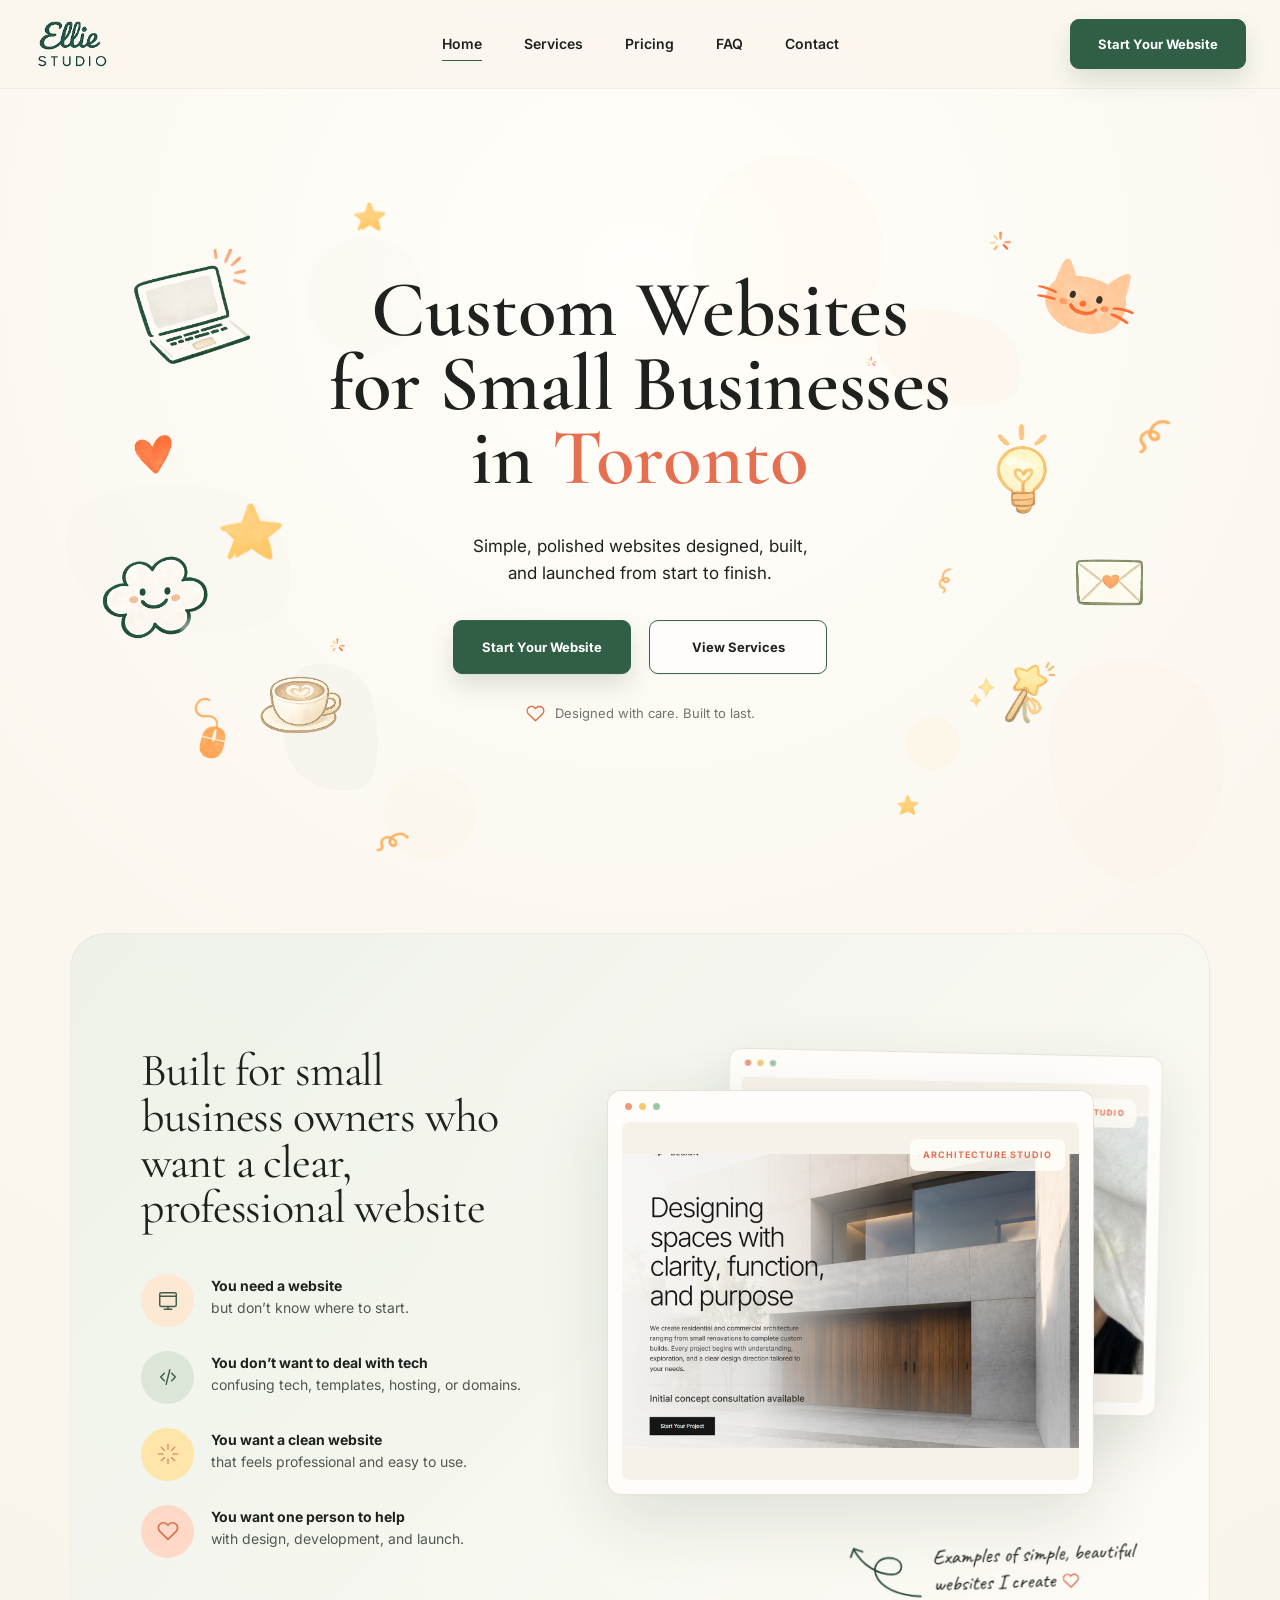
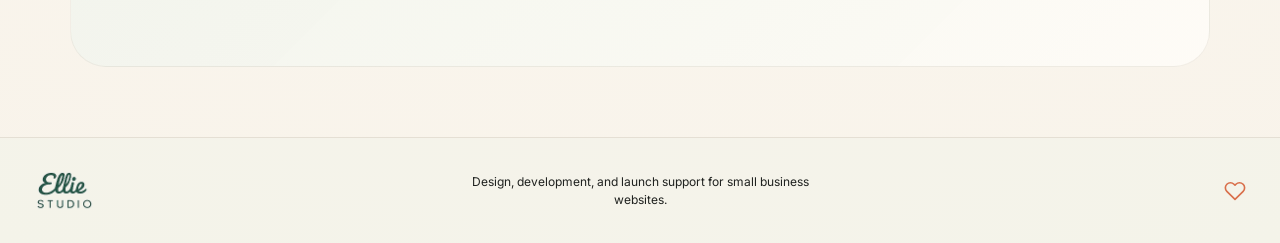
==== commit 2ac50fbc: "Unify site design across all pages" ====
--- a/index.html
+++ b/index.html
@@ -4,84 +4,98 @@
   <meta charset="UTF-8">
   <meta name="viewport" content="width=device-width, initial-scale=1.0">
   <title>Custom Websites for Small Businesses in Toronto | Ellie Studio</title>
-  <meta name="description" content="Ellie Studio designs, builds, and launches custom websites for small businesses in Toronto and across Canada. Website design, development, mobile layout, domain setup, and launch support.">
-  <link rel="stylesheet" href="styles.css">
+  <meta name="description" content="Ellie Studio designs, builds, and launches custom websites for small businesses in Toronto and across Canada.">
+  <link rel="stylesheet" href="site.css">
 </head>
-<body>
-  <header class="site-header">
-    <nav class="nav chrome-shell" aria-label="Primary navigation">
-      <a class="logo" href="index.html" aria-label="Ellie Studio home">
-        <span class="logo__script">Ellie</span>
-        <span class="logo__sub">STUDIO</span>
-      </a>
-      <div class="nav__links" id="mobile-menu">
-        <a class="is-active" href="index.html" aria-current="page">Home</a>
-        <a href="services.html">Services</a>
-        <a href="pricing.html">Pricing</a>
-        <a href="faq.html">FAQ</a>
-        <a href="contact.html">Contact</a>
-      </div>
-      <a class="btn btn--primary nav__cta" href="contact.html">Start Your Website</a>
-      <button class="nav-toggle" type="button" aria-expanded="false" aria-controls="mobile-menu" aria-label="Open menu">
-        <span></span><span></span><span></span>
-      </button>
-    </nav>
-  </header>
+<body class="home-page">
+  <div data-site-header></div>
 
-  <main id="home">
-    <section class="hero">
-      <div class="page-shell hero__grid">
-        <div class="hero__content">
-          <h1>Custom Websites for Small Businesses in <span class="text-clay">Toronto</span></h1>
-          <p class="hero-tagline">Simple, polished websites designed, built, and launched from start to finish.</p>
-          <p>I design and build simple, beautiful static websites for small businesses &mdash; from the first idea to the live domain.</p>
-          <p class="hero-clarity">Website design, development, mobile layout, contact forms, domain setup, and launch support &mdash; all handled for you.</p>
-          <div class="hero__actions">
-            <a class="btn btn--primary" href="contact.html">Start Your Website</a>
-            <a class="btn btn--secondary" href="services.html">View Services</a>
-          </div>
-          <p class="care-note"><img src="assets/icons/heart.svg" alt="" aria-hidden="true"> Designed with care. Built to last.</p>
+  <main>
+    <section class="hero" id="home">
+      <span class="ambient-shape ambient-circle ambient-circle-one" aria-hidden="true"></span>
+      <span class="ambient-shape ambient-circle ambient-circle-two" aria-hidden="true"></span>
+      <span class="ambient-shape ambient-circle ambient-circle-three" aria-hidden="true"></span>
+      <span class="ambient-shape ambient-circle ambient-circle-four" aria-hidden="true"></span>
+      <span class="ambient-shape ambient-blob ambient-blob-one" aria-hidden="true"></span>
+      <span class="ambient-shape ambient-blob ambient-blob-two" aria-hidden="true"></span>
+      <span class="ambient-shape ambient-blob ambient-blob-three" aria-hidden="true"></span>
+      <span class="ambient-shape ambient-blob ambient-blob-four" aria-hidden="true"></span>
+
+      <img class="doodle doodle-laptop" src="assets/doodles/laptop.png" alt="" aria-hidden="true">
+      <img class="doodle doodle-heart" src="assets/doodles/heart.png" alt="" aria-hidden="true">
+      <img class="doodle doodle-star-yellow" src="assets/doodles/star.png" alt="" aria-hidden="true">
+      <img class="doodle doodle-cloud-left" src="assets/doodles/cloud.png" alt="" aria-hidden="true">
+      <img class="doodle doodle-mouse" src="assets/doodles/mouse.png" alt="" aria-hidden="true">
+      <img class="doodle doodle-cat" src="assets/doodles/cat.png" alt="" aria-hidden="true">
+      <img class="doodle doodle-light" src="assets/doodles/light.png" alt="" aria-hidden="true">
+      <img class="doodle doodle-letter" src="assets/doodles/letter.png" alt="" aria-hidden="true">
+      <img class="doodle doodle-spark-star" src="assets/doodles/sparkandstar.png" alt="" aria-hidden="true">
+      <img class="doodle doodle-spark" src="assets/doodles/spark.png" alt="" aria-hidden="true">
+      <img class="doodle doodle-squiggle" src="assets/doodles/wiggle.png" alt="" aria-hidden="true">
+      <img class="doodle doodle-coffee" src="assets/doodles/coffee.png" alt="" aria-hidden="true">
+      <img class="doodle doodle-star-extra-one" src="assets/doodles/star.png" alt="" aria-hidden="true">
+      <img class="doodle doodle-star-extra-two" src="assets/doodles/star.png" alt="" aria-hidden="true">
+      <img class="doodle doodle-spark-extra-one" src="assets/doodles/spark.png" alt="" aria-hidden="true">
+      <img class="doodle doodle-spark-extra-two" src="assets/doodles/spark.png" alt="" aria-hidden="true">
+      <img class="doodle doodle-wiggle-extra-one" src="assets/doodles/wiggle.png" alt="" aria-hidden="true">
+      <img class="doodle doodle-wiggle-extra-two" src="assets/doodles/wiggle.png" alt="" aria-hidden="true">
+
+      <div class="hero-inner">
+        <h1 class="hero-title">Custom Websites<br>for Small Businesses<br>in <span>Toronto</span></h1>
+        <p class="hero-lead">Simple, polished websites designed, built,<br>and launched from start to finish.</p>
+        <div class="hero-actions">
+          <a class="btn btn-primary" href="contact.html">Start Your Website</a>
+          <a class="btn btn-secondary" href="services.html">View Services</a>
         </div>
-
-        <div class="hero-collage" id="hero-collage" aria-label="Animated website design collage">
-          <img class="decor decor--spark-left" src="assets/icons/spark.svg" alt="" aria-hidden="true">
-          <img class="decor decor--spark-right" src="assets/icons/spark.svg" alt="" aria-hidden="true">
-          <img class="decor decor--olive" src="assets/decor/hero-olive.svg" alt="" aria-hidden="true">
-          <img class="decor decor--paper" src="assets/decor/hero-paper.svg" alt="" aria-hidden="true">
-          <img class="decor decor--sand" src="assets/decor/hero-sand.svg" alt="" aria-hidden="true">
-          <img class="decor decor--grid" src="assets/decor/grid.svg" alt="" aria-hidden="true">
-          <div class="collage-cards" id="collage-cards"></div>
-          <img class="hero-heart" src="assets/icons/heart.svg" alt="" aria-hidden="true">
-        </div>
+        <p class="micro-note"><img src="assets/icons/heart.svg" alt="" aria-hidden="true"> Designed with care. Built to last.</p>
       </div>
     </section>
 
-    <section class="audience" aria-labelledby="audience-title">
-      <div class="page-shell audience-panel">
-        <div class="audience-panel__intro">
-          <p class="mini-label">Who This Is For</p>
-          <h2 id="audience-title">Built for small business owners who want a clear, professional website</h2>
+    <section class="section" id="services">
+      <div class="who-section">
+        <div class="who-copy">
+          <h2>Built for small business owners who want a clear, professional website</h2>
+
+          <div class="who-list">
+            <div class="who-item">
+              <div class="who-icon"><img src="assets/icons/service-pages.svg" alt="" aria-hidden="true"></div>
+              <div><h3>You need a website</h3><p>but don&rsquo;t know where to start.</p></div>
+            </div>
+            <div class="who-item">
+              <div class="who-icon"><img src="assets/icons/service-development.svg" alt="" aria-hidden="true"></div>
+              <div><h3>You don&rsquo;t want to deal with tech</h3><p>confusing tech, templates, hosting, or domains.</p></div>
+            </div>
+            <div class="who-item">
+              <div class="who-icon"><img src="assets/icons/spark.svg" alt="" aria-hidden="true"></div>
+              <div><h3>You want a clean website</h3><p>that feels professional and easy to use.</p></div>
+            </div>
+            <div class="who-item">
+              <div class="who-icon"><img src="assets/icons/heart.svg" alt="" aria-hidden="true"></div>
+              <div><h3>You want one person to help</h3><p>with design, development, and launch.</p></div>
+            </div>
+          </div>
         </div>
-        <ul class="audience-list">
-          <li>You need a website but don&rsquo;t know where to start.</li>
-          <li>You don&rsquo;t want to deal with confusing tech, templates, hosting, or domains.</li>
-          <li>You want a clean website that feels professional and easy to use.</li>
-          <li>You want one person to help with design, development, and launch.</li>
-        </ul>
+
+        <div class="showcase">
+          <div class="showcase-stack" id="showcase-stack" aria-label="Rotating examples of website designs"></div>
+
+          <div class="showcase-note">
+            <svg class="showcase-pointer" viewBox="0 0 92 72" aria-hidden="true">
+              <path d="M86 66C61 64 39 55 34 39C30 27 39 17 55 20C68 23 67 39 54 39C37 39 18 27 9 8"></path>
+              <path d="M5 17L9 7L19 11"></path>
+            </svg>
+            <span>Examples of simple, beautiful<br>websites I create <img src="assets/icons/heart.svg" alt="" aria-hidden="true"></span>
+          </div>
+        </div>
       </div>
+
     </section>
-
   </main>
 
-  <footer class="footer">
-    <div class="chrome-shell footer__inner">
-      <a class="logo footer__logo" href="index.html" aria-label="Ellie Studio home"><span class="logo__script">Ellie</span><span class="logo__sub">STUDIO</span></a>
-      <p>Design, development, and launch support for small business websites.</p>
-      <img class="footer__heart" src="assets/icons/heart.svg" alt="" aria-hidden="true">
-    </div>
-  </footer>
+  <div data-site-footer></div>
 
-  <script src="assets/collage/sites.js"></script>
+  <script src="assets/js/site-components.js"></script>
   <script src="script.js"></script>
+  <script src="assets/js/showcase-rotator.js"></script>
 </body>
 </html>
--- a/site.css
+++ b/site.css
@@ -0,0 +1,1771 @@
+@import url("https://fonts.googleapis.com/css2?family=Caveat:wght@500;600&family=Cormorant+Garamond:wght@400;500;600;700&family=Inter:wght@400;500;600;700&display=swap");
+
+:root {
+  --cream: #fbf7ef;
+  --cream-soft: #f6f1e8;
+  --warm-white: #fffdf8;
+  --card: #fffdfa;
+  --ink: #1f211f;
+  --muted: #6f756d;
+  --green: #315f46;
+  --green-dark: #244936;
+  --green-soft: #eaf0e7;
+  --peach: #f3b27d;
+  --peach-soft: #fde8d4;
+  --coral: #e76f51;
+  --yellow: #f7c96b;
+  --sage: #c9d8c3;
+  --line: #ded8cc;
+  --font-serif: "Cormorant Garamond", Georgia, serif;
+  --font-sans: "Inter", Arial, sans-serif;
+  --font-hand: "Caveat", cursive;
+  --shell: 1320px;
+  --shadow-soft: 0 24px 70px rgba(36, 49, 39, .12);
+  --shadow-card: 0 14px 35px rgba(36, 49, 39, .1);
+  --radius-lg: 36px;
+  --radius-md: 22px;
+  --radius-sm: 14px;
+
+  /* Compatibility names used in existing markup. */
+  --color-bg: var(--cream);
+  --color-surface: var(--warm-white);
+  --color-surface-soft: var(--green-soft);
+  --color-text: var(--ink);
+  --color-muted: var(--muted);
+  --color-primary: var(--green);
+  --color-primary-dark: var(--green-dark);
+  --color-accent: var(--coral);
+  --color-line: var(--line);
+  --color-card: var(--card);
+  --color-bg-soft: var(--green-soft);
+  --color-charcoal: var(--ink);
+  --color-border: var(--line);
+  --color-white: #fff;
+  --color-olive: var(--green);
+  --color-olive-dark: var(--green-dark);
+  --color-clay: var(--coral);
+  --color-clay-dark: var(--coral);
+  --font-heading: var(--font-serif);
+  --font-body: var(--font-sans);
+}
+
+*,
+*::before,
+*::after {
+  box-sizing: border-box;
+}
+
+html {
+  scroll-behavior: smooth;
+  scroll-padding-top: 96px;
+}
+
+body {
+  margin: 0;
+  overflow-x: hidden;
+  background:
+    radial-gradient(circle at 5% 7%, rgba(255, 255, 255, .95), transparent 22%),
+    radial-gradient(circle at 90% 18%, rgba(234, 240, 231, .68), transparent 26%),
+    var(--cream);
+  color: var(--ink);
+  font-family: var(--font-sans);
+  font-size: 15px;
+  line-height: 1.6;
+}
+
+img,
+svg {
+  display: block;
+  max-width: 100%;
+}
+
+a {
+  color: inherit;
+  text-decoration: none;
+}
+
+button,
+input,
+textarea,
+select {
+  font: inherit;
+}
+
+h1,
+h2,
+h3,
+p {
+  overflow-wrap: break-word;
+}
+
+h1,
+h2 {
+  font-family: var(--font-serif);
+  font-weight: 600;
+}
+
+.page-shell,
+.chrome-shell {
+  width: min(var(--shell), calc(100% - 68px));
+  margin-inline: auto;
+}
+
+.sr-only {
+  position: absolute;
+  width: 1px;
+  height: 1px;
+  padding: 0;
+  margin: -1px;
+  overflow: hidden;
+  clip: rect(0, 0, 0, 0);
+  white-space: nowrap;
+  border: 0;
+}
+
+/* Shared header */
+.site-header {
+  position: sticky;
+  top: 0;
+  z-index: 100;
+  background: rgba(251, 247, 239, .9);
+  border-bottom: 1px solid rgba(222, 216, 204, .28);
+  backdrop-filter: blur(16px);
+}
+
+.nav {
+  position: relative;
+  min-height: 88px;
+  display: grid;
+  grid-template-columns: 220px minmax(0, 1fr) 220px;
+  align-items: center;
+  gap: 32px;
+}
+
+.logo {
+  display: inline-flex;
+  width: fit-content;
+}
+
+.logo img {
+  width: 78px;
+  height: auto;
+}
+
+.nav__links {
+  display: flex;
+  justify-content: center;
+  gap: 42px;
+  font-size: 14px;
+  font-weight: 600;
+}
+
+.nav__links a {
+  position: relative;
+  padding: 8px 0;
+}
+
+.nav__links a::after {
+  content: "";
+  position: absolute;
+  right: 0;
+  bottom: 2px;
+  left: 0;
+  height: 1px;
+  background: var(--green);
+  transform: scaleX(0);
+  transform-origin: center;
+  transition: transform .2s ease;
+}
+
+.nav__links a:hover::after,
+.nav__links a.is-active::after {
+  transform: scaleX(1);
+}
+
+.btn {
+  min-height: 50px;
+  padding: 0 27px;
+  border: 1px solid var(--green);
+  border-radius: 9px;
+  display: inline-flex;
+  align-items: center;
+  justify-content: center;
+  font-family: var(--font-sans);
+  font-size: 13px;
+  font-weight: 700;
+  white-space: nowrap;
+  cursor: pointer;
+  transition: transform .2s ease, box-shadow .2s ease, background .2s ease;
+}
+
+.btn:hover {
+  transform: translateY(-2px);
+  box-shadow: var(--shadow-card);
+}
+
+.btn-primary,
+.btn--primary {
+  background: var(--green);
+  color: #fff;
+  box-shadow: 0 12px 24px rgba(49, 95, 70, .16);
+}
+
+.btn-primary:hover,
+.btn--primary:hover {
+  background: var(--green-dark);
+}
+
+.btn-secondary,
+.btn--secondary {
+  background: rgba(255, 255, 255, .58);
+  color: var(--ink);
+}
+
+.nav__cta {
+  justify-self: end;
+}
+
+.nav-toggle {
+  display: none;
+  width: 45px;
+  height: 45px;
+  padding: 11px;
+  border: 1px solid var(--line);
+  border-radius: 9px;
+  place-content: center;
+  gap: 5px;
+  background: var(--warm-white);
+  color: var(--green);
+  cursor: pointer;
+}
+
+.nav-toggle span {
+  width: 21px;
+  height: 2px;
+  display: block;
+  border-radius: 2px;
+  background: currentColor;
+}
+
+/* Shared footer */
+.footer {
+  padding: 28px 0;
+  border-top: 1px solid rgba(222, 216, 204, .7);
+  background: rgba(234, 240, 231, .36);
+}
+
+.footer__inner {
+  display: grid;
+  grid-template-columns: 1fr 1fr 1fr;
+  align-items: center;
+  gap: 24px;
+}
+
+.footer .logo img {
+  width: 62px;
+}
+
+.footer p {
+  max-width: 390px;
+  margin: 0;
+  justify-self: center;
+  text-align: center;
+  font-size: 12px;
+  line-height: 1.45;
+}
+
+.footer__heart {
+  width: 22px;
+  justify-self: end;
+}
+
+/* Homepage */
+.home-page {
+  background: radial-gradient(circle at 50% 15%, #fffefa 0, var(--cream) 48%, #f8f3ea 100%);
+}
+
+.home-page .hero {
+  position: relative;
+  min-height: 820px;
+  padding: 74px 5vw 112px;
+  display: grid;
+  place-items: center;
+  overflow: hidden;
+  text-align: center;
+}
+
+.hero-inner {
+  position: absolute;
+  top: 50%;
+  left: 50%;
+  z-index: 3;
+  width: min(790px, 66vw);
+  display: flex;
+  align-items: center;
+  justify-content: center;
+  flex-direction: column;
+  text-align: center;
+  transform: translate(-50%, -50%);
+}
+
+.hero-title {
+  margin: 0 0 38px;
+  font-size: clamp(68px, 6.2vw, 94px);
+  font-weight: 600;
+  letter-spacing: -.005em;
+  line-height: .93;
+  opacity: 0;
+  transform: translateY(16px);
+  animation: heroIntro .72s cubic-bezier(.22, .75, .22, 1) forwards;
+}
+
+.hero-title span {
+  color: var(--coral);
+}
+
+.hero-lead {
+  max-width: 600px;
+  margin: 0 auto 34px;
+  font-size: 17px;
+  line-height: 1.55;
+}
+
+.hero-actions {
+  display: flex;
+  justify-content: center;
+  gap: 18px;
+  margin-bottom: 29px;
+}
+
+.hero-actions .btn {
+  min-width: 178px;
+  min-height: 54px;
+}
+
+.micro-note {
+  display: inline-flex;
+  align-items: center;
+  gap: 10px;
+  margin: 0;
+  color: var(--muted);
+  font-size: 13px;
+}
+
+.micro-note img {
+  width: 19px;
+  height: 19px;
+}
+
+@keyframes heroIntro {
+  to {
+    opacity: 1;
+    transform: translateY(0);
+  }
+}
+
+.ambient-shape,
+.doodle {
+  position: absolute;
+  pointer-events: none;
+}
+
+.ambient-shape {
+  z-index: 0;
+  opacity: .38;
+}
+
+.ambient-circle {
+  border-radius: 50%;
+  background: rgba(201, 216, 195, .18);
+}
+
+.ambient-circle-one { width: 118px; height: 118px; top: 18%; left: 24%; }
+.ambient-circle-two { width: 54px; height: 54px; right: 25%; bottom: 17%; background: rgba(247, 201, 107, .2); }
+.ambient-circle-three { width: 190px; height: 190px; top: 8%; right: 31%; background: rgba(243, 178, 125, .08); }
+.ambient-circle-four { width: 92px; height: 92px; left: 30%; bottom: 6%; background: rgba(247, 201, 107, .11); }
+
+.ambient-blob {
+  background: rgba(243, 178, 125, .14);
+}
+
+.ambient-blob-one {
+  width: 150px;
+  height: 92px;
+  right: 20%;
+  top: 27%;
+  border-radius: 63% 37% 52% 48% / 48% 58% 42% 52%;
+  transform: rotate(18deg);
+}
+
+.ambient-blob-two {
+  width: 96px;
+  height: 132px;
+  left: 22%;
+  bottom: 14%;
+  border-radius: 44% 56% 35% 65% / 58% 36% 64% 42%;
+  background: rgba(49, 95, 70, .07);
+  transform: rotate(-14deg);
+}
+
+.ambient-blob-three {
+  width: 230px;
+  height: 150px;
+  left: 5%;
+  top: 48%;
+  border-radius: 64% 36% 58% 42% / 45% 62% 38% 55%;
+  background: rgba(201, 216, 195, .12);
+  transform: rotate(11deg);
+}
+
+.ambient-blob-four {
+  width: 180px;
+  height: 220px;
+  right: 4%;
+  bottom: 4%;
+  border-radius: 42% 58% 66% 34% / 61% 39% 61% 39%;
+  background: rgba(231, 111, 81, .055);
+  transform: rotate(-21deg);
+}
+
+.doodle {
+  --doodle-delay: .8s;
+  z-index: 1;
+  opacity: 0;
+  object-fit: contain;
+  transform: scale(.5) rotate(-10deg);
+  animation:
+    doodlePop .42s cubic-bezier(.2, .9, .2, 1.2) var(--doodle-delay) forwards,
+    doodleSnap 1.15s steps(1, end) calc(var(--doodle-delay) + .44s) infinite;
+}
+
+.doodle-heart,
+.doodle-spark,
+.doodle-squiggle,
+.doodle-star-yellow,
+.doodle-star-extra-one,
+.doodle-star-extra-two,
+.doodle-spark-extra-one,
+.doodle-spark-extra-two,
+.doodle-wiggle-extra-one,
+.doodle-wiggle-extra-two {
+  opacity: 1;
+  transform: none;
+  animation: none;
+}
+
+.doodle-laptop { --doodle-delay: .82s; width: 150px; left: 9%; top: 18%; }
+.doodle-heart { width: 76px; left: 9%; top: 40%; }
+.doodle-star-yellow { width: 88px; left: 16%; top: 49%; }
+.doodle-cloud-left { --doodle-delay: 1.2s; width: 145px; left: 6.5%; top: 53%; }
+.doodle-mouse { --doodle-delay: 1.34s; width: 68px; left: 14%; top: 73%; }
+.doodle-coffee { --doodle-delay: 1.46s; width: 92px; left: 20%; top: 71%; }
+.doodle-cat { --doodle-delay: .9s; width: 128px; right: 10%; top: 18%; }
+.doodle-light { --doodle-delay: 1.03s; width: 78px; right: 17%; top: 40%; }
+.doodle-letter { --doodle-delay: 1.17s; width: 88px; right: 10%; top: 56%; }
+.doodle-spark-star { --doodle-delay: 1.3s; width: 98px; right: 17%; top: 69%; }
+.doodle-spark { width: 48px; right: 20%; top: 16%; }
+.doodle-squiggle { width: 52px; right: 8%; top: 39%; }
+.doodle-star-extra-one { width: 45px; left: 27%; top: 13%; }
+.doodle-star-extra-two { width: 30px; right: 28%; bottom: 11%; }
+.doodle-spark-extra-one { width: 34px; left: 25%; top: 66%; }
+.doodle-spark-extra-two { width: 24px; right: 31%; top: 32%; }
+.doodle-wiggle-extra-one { width: 42px; left: 29%; bottom: 6%; transform: rotate(24deg); }
+.doodle-wiggle-extra-two { width: 31px; right: 25%; top: 58%; transform: rotate(-28deg); }
+
+@keyframes doodlePop {
+  0% { opacity: 0; transform: scale(.45) rotate(-16deg); }
+  70% { opacity: 1; transform: scale(1.08) rotate(5deg); }
+  100% { opacity: 1; transform: scale(1) rotate(0); }
+}
+
+@keyframes doodleSnap {
+  0%, 49% { opacity: 1; transform: rotate(-3.5deg); }
+  50%, 100% { opacity: 1; transform: rotate(3.5deg); }
+}
+
+.home-page .section {
+  padding: 24px 5.5vw 0;
+}
+
+.who-section {
+  width: min(1320px, 100%);
+  min-height: 720px;
+  margin: 0 auto;
+  padding: 74px 70px 68px;
+  border: 1px solid rgba(222, 216, 204, .4);
+  border-radius: var(--radius-lg);
+  display: grid;
+  grid-template-columns: .82fr 1.18fr;
+  gap: 58px;
+  align-items: center;
+  overflow: hidden;
+  background: linear-gradient(135deg, rgba(234, 240, 231, .83), rgba(255, 253, 248, .82));
+}
+
+.who-copy,
+.showcase {
+  min-width: 0;
+}
+
+.who-section h2 {
+  margin: 0 0 43px;
+  font-size: clamp(43px, 3.6vw, 56px);
+  font-weight: 400;
+  letter-spacing: -.025em;
+  line-height: .99;
+}
+
+.who-list {
+  display: grid;
+  gap: 24px;
+}
+
+.who-item {
+  display: grid;
+  grid-template-columns: 53px 1fr;
+  gap: 17px;
+  align-items: start;
+}
+
+.who-icon {
+  width: 53px;
+  height: 53px;
+  border-radius: 50%;
+  display: grid;
+  place-items: center;
+  background: var(--peach-soft);
+}
+
+.who-icon img {
+  width: 22px;
+  height: 22px;
+}
+
+.who-item:nth-child(2) .who-icon { background: #dce6d8; }
+.who-item:nth-child(3) .who-icon { background: #ffe5a8; }
+.who-item:nth-child(4) .who-icon { background: #ffd9c7; }
+
+.who-item h3 {
+  margin: 2px 0;
+  font-family: var(--font-sans);
+  font-size: 14px;
+  line-height: 1.4;
+}
+
+.who-item p {
+  margin: 0;
+  color: #525751;
+  font-size: 14px;
+  line-height: 1.55;
+}
+
+.showcase {
+  position: relative;
+  min-height: 590px;
+}
+
+.showcase-stack {
+  position: relative;
+  height: 500px;
+  perspective: 1400px;
+}
+
+.showcase-card {
+  position: absolute;
+  top: 82px;
+  left: 4%;
+  width: 88%;
+  height: 405px;
+  margin: 0;
+  padding: 31px 14px 14px;
+  overflow: hidden;
+  border: 1px solid rgba(222, 216, 204, .72);
+  border-radius: 14px;
+  background: var(--card);
+  box-shadow: var(--shadow-soft);
+  transform-origin: 50% 100%;
+  transition: transform .78s cubic-bezier(.2, .75, .2, 1), opacity .55s ease, filter .55s ease;
+}
+
+.showcase-card[data-position="0"] { z-index: 4; opacity: 1; transform: translate3d(0, 0, 0); }
+.showcase-card[data-position="1"] { z-index: 3; opacity: 1; filter: saturate(.92); transform: translate3d(92px, -74px, -80px) rotate(1.2deg) scale(.94); }
+.showcase-card[data-position="2"] { z-index: 2; opacity: .72; transform: translate3d(55px, -38px, -140px) rotate(-1.5deg) scale(.88); }
+.showcase-card[data-position="3"] { z-index: 1; opacity: 0; transform: translate3d(15px, 25px, -180px) scale(.82); }
+
+.showcase-browser-bar {
+  position: absolute;
+  top: 12px;
+  left: 17px;
+  display: flex;
+  gap: 7px;
+}
+
+.showcase-browser-bar span {
+  width: 7px;
+  height: 7px;
+  border-radius: 50%;
+  background: #ee9a78;
+}
+
+.showcase-browser-bar span:nth-child(2) { background: var(--yellow); }
+.showcase-browser-bar span:nth-child(3) { background: #9fc7a5; }
+
+.showcase-card > img {
+  width: 100%;
+  height: 100%;
+  border-radius: 7px;
+  object-fit: contain;
+  background: #f7f2e9;
+}
+
+.showcase-tag {
+  position: absolute;
+  top: 48px;
+  right: 28px;
+  padding: 9px 13px;
+  border-radius: 8px;
+  background: rgba(255, 253, 248, .9);
+  color: var(--coral);
+  font-size: 9px;
+  font-weight: 700;
+  letter-spacing: .11em;
+}
+
+.showcase-note {
+  position: absolute;
+  right: 4px;
+  bottom: -1px;
+  display: flex;
+  align-items: center;
+  gap: 8px;
+  font-family: var(--font-hand);
+  font-size: 21px;
+  line-height: 1.25;
+  transform: rotate(-2deg);
+}
+
+.showcase-pointer {
+  width: 78px;
+  flex: 0 0 auto;
+  overflow: visible;
+}
+
+.showcase-pointer path {
+  fill: none;
+  stroke: var(--green-dark);
+  stroke-width: 2;
+  stroke-linecap: round;
+  stroke-linejoin: round;
+}
+
+.showcase-note span img {
+  display: inline-block;
+  width: 17px;
+  height: 17px;
+  margin-left: 2px;
+  vertical-align: -3px;
+}
+
+.home-page .footer {
+  margin-top: 70px;
+}
+
+/* Shared subpage styling */
+.subpage {
+  min-height: calc(100vh - 168px);
+}
+
+.mini-label,
+.pricing-card__eyebrow {
+  color: var(--coral);
+  font-size: .7rem;
+  font-weight: 700;
+  letter-spacing: .09em;
+  text-transform: uppercase;
+}
+
+/* Services */
+.services-page {
+  padding: 0;
+}
+
+.services-hero {
+  padding: clamp(42px, 5.5vw, 72px) 0 44px;
+}
+
+.services-hero__grid {
+  display: grid;
+  grid-template-columns: minmax(360px, .82fr) minmax(520px, 1.18fr);
+  gap: clamp(42px, 6vw, 84px);
+  align-items: center;
+}
+
+.services-hero__copy,
+.services-hero__visual {
+  position: relative;
+  min-width: 0;
+}
+
+.services-hero__copy {
+  padding-left: 68px;
+}
+
+.services-hero__copy .mini-label {
+  margin: 0 0 18px;
+}
+
+.services-hero__copy h1 {
+  margin: 0;
+  font-size: clamp(3.55rem, 5vw, 5.15rem);
+  font-weight: 500;
+  letter-spacing: -.012em;
+  line-height: .9;
+}
+
+.services-hero__copy h1 span {
+  display: block;
+  white-space: nowrap;
+}
+
+.services-hero__copy > p:last-of-type {
+  max-width: 480px;
+  margin: 28px 0 0;
+  color: #59615b;
+  font-size: 1rem;
+  line-height: 1.75;
+}
+
+.services-hero__visual {
+  height: 370px;
+  isolation: isolate;
+}
+
+.services-hero__photo {
+  position: relative;
+  z-index: 1;
+  width: 100%;
+  height: 100%;
+  object-fit: cover;
+  object-position: center;
+  filter: saturate(.82) contrast(.96);
+  -webkit-mask-image: radial-gradient(ellipse at center, #000 48%, rgba(0, 0, 0, .9) 64%, transparent 94%);
+  mask-image: radial-gradient(ellipse at center, #000 48%, rgba(0, 0, 0, .9) 64%, transparent 94%);
+}
+
+.services-photo-shape,
+.services-doodle {
+  position: absolute;
+  pointer-events: none;
+}
+
+.services-photo-shape {
+  z-index: 0;
+  opacity: .38;
+}
+
+.services-photo-shape--one {
+  width: 220px;
+  height: 160px;
+  top: -30px;
+  left: -28px;
+  border-radius: 67% 33% 52% 48% / 42% 61% 39% 58%;
+  background: rgba(201, 216, 195, .42);
+  transform: rotate(12deg);
+}
+
+.services-photo-shape--two {
+  width: 180px;
+  height: 210px;
+  right: -24px;
+  bottom: -20px;
+  border-radius: 46% 54% 35% 65% / 62% 38% 62% 38%;
+  background: rgba(243, 178, 125, .25);
+  transform: rotate(-16deg);
+}
+
+.services-photo-shape--three {
+  width: 88px;
+  height: 88px;
+  right: 19%;
+  top: -25px;
+  border-radius: 50%;
+  background: rgba(247, 201, 107, .25);
+}
+
+.services-doodle { z-index: 2; }
+.services-doodle--spark,
+.services-doodle--rays { width: 40px; height: 40px; }
+.services-doodle--spark { top: -22px; left: -1px; }
+.services-doodle--rays { top: -17px; right: 12px; transform: rotate(28deg); }
+
+.services-doodle--spark::before,
+.services-doodle--spark::after,
+.services-doodle--rays::before,
+.services-doodle--rays::after {
+  content: "";
+  position: absolute;
+  inset: 50% auto auto 50%;
+  width: 36px;
+  height: 2px;
+  border-radius: 2px;
+  background: var(--coral);
+  transform: translate(-50%, -50%);
+}
+
+.services-doodle--spark::after,
+.services-doodle--rays::after {
+  transform: translate(-50%, -50%) rotate(90deg);
+}
+
+.services-doodle--green-heart {
+  width: 38px;
+  left: -8px;
+  bottom: -12px;
+  filter: hue-rotate(74deg) saturate(.65) brightness(.7);
+  transform: rotate(-12deg);
+}
+
+.services-doodle--orange-heart {
+  width: 34px;
+  right: 10px;
+  bottom: -38px;
+}
+
+.services-catalog {
+  padding: 22px 0 0;
+}
+
+.services-grid {
+  display: grid;
+  grid-template-columns: repeat(3, minmax(0, 1fr));
+  gap: 20px;
+}
+
+.service-card {
+  min-height: 184px;
+  padding: 25px 28px;
+  border: 1px solid rgba(222, 216, 204, .72);
+  border-radius: var(--radius-md);
+  display: grid;
+  grid-template-columns: 58px minmax(0, 1fr);
+  grid-template-rows: auto 1fr;
+  gap: 20px 18px;
+  align-items: center;
+  background: rgba(255, 253, 250, .82);
+  box-shadow: 0 12px 30px rgba(36, 49, 39, .045);
+}
+
+.service-card__icon,
+.services-step__icon {
+  display: grid;
+  place-items: center;
+  border-radius: 50%;
+  background: var(--green-soft);
+}
+
+.service-card__icon { width: 58px; height: 58px; }
+.service-card__icon img,
+.services-step__icon img { width: 27px; height: 27px; }
+
+.service-card h2 {
+  margin: 0;
+  font-size: 1.55rem;
+  font-weight: 500;
+  line-height: 1.1;
+}
+
+.service-card p {
+  grid-column: 1 / -1;
+  margin: 0;
+  color: #58605b;
+  font-size: .9rem;
+  line-height: 1.65;
+}
+
+.services-process {
+  padding: 60px 0 70px;
+}
+
+.services-process h2 {
+  margin: 0;
+  text-align: center;
+  font-size: clamp(2.7rem, 4vw, 4rem);
+  font-weight: 500;
+  line-height: 1;
+}
+
+.services-process__accent {
+  width: 34px;
+  height: 2px;
+  margin: 15px auto 34px;
+  display: block;
+  background: var(--coral);
+}
+
+.services-process__steps {
+  display: grid;
+  grid-template-columns: repeat(4, minmax(0, 1fr));
+  gap: 54px;
+}
+
+.services-step {
+  position: relative;
+  display: grid;
+  grid-template-columns: 62px minmax(0, 1fr);
+  gap: 16px;
+}
+
+.services-step:not(:last-child)::after {
+  content: "→";
+  position: absolute;
+  top: 16px;
+  right: -38px;
+  font-family: var(--font-serif);
+  font-size: 2rem;
+}
+
+.services-step__icon { width: 62px; height: 62px; }
+
+.services-step__num {
+  display: block;
+  color: var(--coral);
+  font-family: var(--font-serif);
+  font-size: 1.45rem;
+  font-weight: 600;
+  line-height: 1;
+}
+
+.services-step h3 {
+  margin: 0 0 8px;
+  font-family: var(--font-serif);
+  font-size: 1.35rem;
+  font-weight: 500;
+}
+
+.services-step p {
+  margin: 0;
+  font-size: .78rem;
+  line-height: 1.7;
+}
+
+/* Pricing */
+.pricing--page {
+  padding: clamp(72px, 8vw, 104px) 0 80px;
+}
+
+.pricing__intro {
+  max-width: 850px;
+  margin: 0 auto;
+  text-align: center;
+}
+
+.pricing__intro h1 {
+  margin: 0;
+  font-size: clamp(3.1rem, 5vw, 4.8rem);
+  line-height: .96;
+}
+
+.pricing__grid {
+  display: grid;
+  grid-template-columns: repeat(3, 1fr);
+  grid-auto-rows: 1fr;
+  gap: 20px;
+  margin-top: 44px;
+}
+
+.pricing-card {
+  position: relative;
+  min-width: 0;
+  height: 100%;
+  padding: 26px 24px 24px;
+  border: 1px solid var(--line);
+  border-radius: var(--radius-md);
+  display: grid;
+  grid-template-rows: auto auto 1fr auto auto;
+  background: rgba(255, 253, 250, .94);
+  box-shadow: var(--shadow-card);
+}
+
+.pricing-card--featured {
+  border-color: rgba(49, 95, 70, .75);
+  transform: translateY(-8px);
+}
+
+.pricing-card__badge {
+  position: absolute;
+  top: -14px;
+  right: 24px;
+  padding: 6px 11px;
+  border-radius: 99px;
+  background: var(--green);
+  color: #fff;
+  font-size: .62rem;
+  font-weight: 800;
+  letter-spacing: .06em;
+  text-transform: uppercase;
+}
+
+.pricing-card__header {
+  min-height: 140px;
+  padding-bottom: 17px;
+  border-bottom: 1px solid var(--line);
+  display: grid;
+  grid-template-rows: 1fr auto;
+  gap: 14px;
+}
+
+.pricing-card__eyebrow {
+  margin: 0 0 6px;
+}
+
+.pricing-card h2 {
+  margin: 0;
+  font-size: 2rem;
+  font-weight: 600;
+  line-height: .98;
+}
+
+.pricing-card__price {
+  margin: 0;
+  color: var(--coral);
+  font-family: var(--font-serif);
+  font-size: 2.8rem;
+  font-weight: 600;
+  line-height: .9;
+}
+
+.pricing-card__price span {
+  display: block;
+  margin-bottom: 8px;
+  color: var(--muted);
+  font-family: var(--font-sans);
+  font-size: .62rem;
+  font-weight: 700;
+  letter-spacing: .06em;
+  text-transform: uppercase;
+}
+
+.pricing-card__price small {
+  font-family: var(--font-sans);
+  font-size: .68rem;
+}
+
+.pricing-card__summary {
+  min-height: 78px;
+  margin: 17px 0 16px;
+  font-size: .84rem;
+  line-height: 1.55;
+}
+
+.pricing-card__details h3,
+.pricing-card__best h3 {
+  margin: 0 0 9px;
+  color: var(--green-dark);
+  font-family: var(--font-serif);
+  font-size: .7rem;
+  font-weight: 700;
+  letter-spacing: .085em;
+  text-transform: uppercase;
+}
+
+.pricing-card__details ul {
+  display: grid;
+  gap: 6px;
+  margin: 0;
+  padding: 0;
+  list-style: none;
+}
+
+.pricing-card__details li {
+  position: relative;
+  padding-left: 23px;
+  color: var(--muted);
+  font-size: .78rem;
+  line-height: 1.4;
+}
+
+.pricing-card__details li::before {
+  content: "";
+  position: absolute;
+  top: .18em;
+  left: 0;
+  width: 13px;
+  height: 13px;
+  background: url("assets/icons/check.svg") center / contain no-repeat;
+}
+
+.pricing-card__best {
+  min-height: 104px;
+  margin-top: 18px;
+  padding: 16px 17px;
+  border: 1px solid rgba(49, 95, 70, .09);
+  border-radius: 16px;
+  background: rgba(234, 240, 231, .78);
+}
+
+.pricing-card--featured .pricing-card__best {
+  transform: translateY(-5px);
+}
+
+.pricing-card__best p {
+  margin: 0;
+  font-size: .77rem;
+  line-height: 1.5;
+}
+
+.pricing-card__cta {
+  width: 100%;
+  margin-top: 20px;
+}
+
+.pricing-note {
+  position: relative;
+  margin-top: 38px;
+  padding: 25px 28px 25px 32px;
+  border: 1px solid rgba(222, 216, 204, .7);
+  border-radius: 20px;
+  display: grid;
+  grid-template-columns: 132px 1fr 1fr;
+  gap: 28px;
+  overflow: hidden;
+  background: rgba(255, 240, 222, .62);
+  box-shadow: 0 12px 30px rgba(36, 49, 39, .06);
+}
+
+.pricing-note::before {
+  content: "";
+  position: absolute;
+  inset: 0 auto 0 0;
+  width: 4px;
+  background: var(--coral);
+}
+
+.pricing-note h2 {
+  margin: 0;
+  color: var(--coral);
+  font-size: 1.55rem;
+  line-height: 1.1;
+}
+
+.pricing-note__column {
+  display: grid;
+  gap: 10px;
+  margin: 0;
+  padding: 0;
+  list-style: none;
+}
+
+.pricing-note__column li {
+  position: relative;
+  padding-left: 17px;
+  font-size: .78rem;
+  line-height: 1.6;
+}
+
+.pricing-note__column li::before {
+  content: "•";
+  position: absolute;
+  left: 0;
+  color: var(--coral);
+}
+
+/* FAQ */
+.faq--page {
+  padding: clamp(78px, 9vw, 116px) 0 90px;
+}
+
+.faq__inner {
+  display: grid;
+  grid-template-columns: minmax(280px, .72fr) minmax(0, 1.28fr);
+  gap: clamp(50px, 7vw, 100px);
+  align-items: start;
+}
+
+.faq__intro {
+  position: sticky;
+  top: 130px;
+}
+
+.faq__intro .mini-label {
+  margin: 0 0 14px;
+}
+
+.faq__intro h1 {
+  margin: 0 0 22px;
+  font-size: clamp(3.1rem, 5vw, 4.8rem);
+  line-height: .96;
+}
+
+.faq__intro > p:last-child {
+  max-width: 400px;
+  margin: 0;
+  color: var(--muted);
+  font-size: .92rem;
+  line-height: 1.75;
+}
+
+.faq__list {
+  display: grid;
+  gap: 14px;
+}
+
+.faq__list details {
+  border: 1px solid rgba(222, 216, 204, .8);
+  border-radius: var(--radius-sm);
+  background: rgba(255, 253, 250, .84);
+  box-shadow: 0 10px 25px rgba(36, 49, 39, .045);
+}
+
+.faq__list summary {
+  position: relative;
+  padding: 22px 52px 22px 24px;
+  font-family: var(--font-serif);
+  font-size: 1.35rem;
+  font-weight: 600;
+  cursor: pointer;
+  list-style: none;
+}
+
+.faq__list summary::-webkit-details-marker {
+  display: none;
+}
+
+.faq__list summary::after {
+  content: "+";
+  position: absolute;
+  top: 50%;
+  right: 24px;
+  color: var(--green);
+  font-family: var(--font-sans);
+  transform: translateY(-50%);
+}
+
+.faq__list details[open] summary::after {
+  content: "−";
+}
+
+.faq__list details p {
+  margin: 0;
+  padding: 0 24px 23px;
+  color: var(--muted);
+  font-size: .88rem;
+  line-height: 1.7;
+}
+
+.page-cta {
+  display: flex;
+  justify-content: center;
+  margin-top: 50px;
+}
+
+/* Contact */
+.contact-page .contact {
+  padding: 92px 0 76px;
+}
+
+.contact__grid {
+  display: grid;
+  grid-template-columns: minmax(300px, .72fr) minmax(560px, 1.28fr);
+  gap: clamp(54px, 6vw, 88px);
+  align-items: start;
+}
+
+.contact__copy {
+  padding-top: 62px;
+}
+
+.contact__eyebrow {
+  margin-bottom: 42px;
+}
+
+.envelope {
+  width: 96px;
+  transform: rotate(-7deg);
+}
+
+.contact__copy h1 {
+  max-width: 430px;
+  margin: 0 0 42px;
+  font-size: clamp(3.6rem, 5.1vw, 5.05rem);
+  letter-spacing: -.015em;
+  line-height: .95;
+}
+
+.contact__copy h1 span {
+  color: var(--green);
+}
+
+.contact__intro {
+  max-width: 350px;
+  margin: 0;
+  font-size: .96rem;
+  line-height: 1.8;
+}
+
+.contact__reassurance {
+  max-width: 390px;
+  margin-top: 66px;
+  padding: 28px 30px;
+  border: 1px solid rgba(222, 216, 204, .4);
+  border-radius: 20px;
+  display: grid;
+  grid-template-columns: 48px 1fr;
+  gap: 22px;
+  align-items: center;
+  background: linear-gradient(120deg, rgba(234, 240, 231, .72), rgba(255, 253, 248, .88));
+}
+
+.contact__reassurance img {
+  width: 45px;
+}
+
+.contact__reassurance strong {
+  font-size: .87rem;
+}
+
+.contact__reassurance p {
+  margin: 5px 0 0;
+  font-size: .85rem;
+}
+
+.contact-form {
+  padding: 48px 42px 44px;
+  border: 1px solid rgba(222, 216, 204, .78);
+  border-radius: 20px;
+  display: grid;
+  grid-template-columns: repeat(2, minmax(0, 1fr));
+  gap: 30px 28px;
+  background: rgba(255, 255, 255, .88);
+  box-shadow: var(--shadow-soft);
+}
+
+.contact-form label {
+  display: grid;
+  gap: 12px;
+}
+
+.contact-form label span {
+  font-size: .78rem;
+  font-weight: 700;
+}
+
+.contact-form .form-wide,
+.form-submit {
+  grid-column: 1 / -1;
+}
+
+.contact-form input,
+.contact-form select,
+.contact-form textarea {
+  width: 100%;
+  border: 1px solid var(--line);
+  border-radius: 9px;
+  padding: 0 20px;
+  outline: none;
+  background: rgba(255, 253, 250, .72);
+  color: var(--ink);
+}
+
+.contact-form input,
+.contact-form select {
+  height: 58px;
+}
+
+.contact-form textarea {
+  min-height: 165px;
+  padding-top: 18px;
+  resize: vertical;
+}
+
+.contact-form input:focus,
+.contact-form select:focus,
+.contact-form textarea:focus {
+  border-color: var(--green);
+  box-shadow: 0 0 0 3px rgba(49, 95, 70, .08);
+}
+
+.form-submit {
+  width: 100%;
+}
+
+/* Reveal behavior */
+.reveal-ready .scroll-reveal {
+  opacity: 0;
+  transform: translateY(16px);
+  transition: opacity .55s ease var(--reveal-delay, 0ms), transform .55s ease var(--reveal-delay, 0ms);
+}
+
+.reveal-ready .scroll-reveal.is-visible {
+  opacity: 1;
+  transform: none;
+}
+
+/* Tablet */
+@media (max-width: 980px) {
+  .page-shell,
+  .chrome-shell {
+    width: min(100% - 44px, var(--shell));
+  }
+
+  .nav {
+    grid-template-columns: minmax(0, 1fr) auto;
+  }
+
+  .nav__cta {
+    display: none;
+  }
+
+  .nav-toggle {
+    display: grid;
+    justify-self: end;
+  }
+
+  .nav__links {
+    position: absolute;
+    top: calc(100% + 1px);
+    right: 0;
+    left: 0;
+    padding: 18px;
+    border: 1px solid var(--line);
+    border-radius: 16px;
+    display: none;
+    flex-direction: column;
+    gap: 3px;
+    background: var(--warm-white);
+    box-shadow: var(--shadow-card);
+  }
+
+  .nav__links.is-open {
+    display: flex;
+  }
+
+  .hero-inner {
+    width: min(650px, 72vw);
+  }
+
+  .who-section {
+    padding: 48px 35px;
+    grid-template-columns: 1fr;
+    gap: 45px;
+  }
+
+  .showcase {
+    min-height: 540px;
+  }
+
+  .services-hero__grid {
+    grid-template-columns: 1fr;
+  }
+
+  .services-hero__copy {
+    padding: 24px 34px 10px;
+  }
+
+  .services-hero__visual {
+    height: 420px;
+  }
+
+  .services-grid {
+    grid-template-columns: repeat(2, minmax(0, 1fr));
+  }
+
+  .services-process__steps {
+    grid-template-columns: repeat(2, minmax(0, 1fr));
+    gap: 38px 56px;
+  }
+
+  .services-step:nth-child(2)::after {
+    display: none;
+  }
+
+  .pricing__grid {
+    grid-template-columns: 1fr;
+    max-width: 700px;
+    margin-inline: auto;
+    margin-top: 44px;
+  }
+
+  .pricing-card--featured {
+    transform: none;
+  }
+
+  .pricing-note {
+    grid-template-columns: 120px 1fr 1fr;
+    gap: 20px;
+  }
+
+  .faq__inner,
+  .contact__grid {
+    grid-template-columns: 1fr;
+  }
+
+  .faq__intro {
+    position: static;
+  }
+
+  .contact__copy {
+    padding-top: 0;
+  }
+}
+
+/* Mobile */
+@media (max-width: 680px) {
+  body {
+    font-size: 14px;
+  }
+
+  .page-shell,
+  .chrome-shell {
+    width: min(100% - 40px, var(--shell));
+  }
+
+  .nav {
+    min-height: 70px;
+  }
+
+  .logo img {
+    width: 68px;
+  }
+
+  .home-page .hero {
+    min-height: 700px;
+    padding: 74px 5vw 95px;
+  }
+
+  .hero-inner {
+    width: min(100% - 40px, 520px);
+  }
+
+  .hero-title {
+    width: 100%;
+    font-size: clamp(39px, 10.8vw, 48px);
+  }
+
+  .hero-lead {
+    width: min(290px, 76vw);
+    font-size: 13.5px;
+  }
+
+  .hero-actions {
+    width: 100%;
+    align-items: center;
+    flex-direction: column;
+    gap: 12px;
+  }
+
+  .hero-actions .btn {
+    width: min(260px, 86vw);
+  }
+
+  .doodle-laptop { width: 70px; left: -24px; top: 13%; }
+  .doodle-cat { width: 70px; right: -18px; top: 15%; }
+  .doodle-heart { width: 39px; left: 2%; top: 37%; }
+  .doodle-star-yellow { width: 43px; left: 3%; top: 54%; }
+  .doodle-cloud-left { width: 67px; left: -15px; top: 50%; }
+  .doodle-mouse,
+  .doodle-coffee,
+  .doodle-squiggle { display: none; }
+  .doodle-light { width: 46px; right: -8px; top: 42%; }
+  .doodle-letter { width: 48px; right: 1%; top: 59%; }
+  .doodle-spark-star { width: 54px; right: 2%; top: 72%; }
+  .doodle-spark { width: 27px; right: 16%; top: 11%; }
+  .doodle-star-extra-one { width: 27px; left: 25%; top: 9%; }
+  .doodle-star-extra-two { width: 22px; right: 22%; bottom: 7%; }
+  .doodle-spark-extra-one { width: 24px; left: 21%; top: 63%; }
+  .doodle-spark-extra-two { width: 18px; right: 24%; top: 28%; }
+  .doodle-wiggle-extra-one,
+  .doodle-wiggle-extra-two { width: 25px; }
+
+  .ambient-shape {
+    opacity: .25;
+  }
+
+  .home-page .section {
+    padding: 15px 4vw 0;
+  }
+
+  .who-section {
+    width: 100%;
+    min-height: 0;
+    padding: 40px 22px;
+    border-radius: 26px;
+  }
+
+  .who-section h2 {
+    font-size: 38px;
+  }
+
+  .who-item {
+    grid-template-columns: 47px 1fr;
+    gap: 14px;
+  }
+
+  .who-icon {
+    width: 47px;
+    height: 47px;
+  }
+
+  .showcase {
+    min-height: 390px;
+  }
+
+  .showcase-stack {
+    height: 330px;
+  }
+
+  .showcase-card {
+    top: 55px;
+    left: 0;
+    width: 98%;
+    height: 260px;
+    padding: 27px 10px 10px;
+  }
+
+  .showcase-card[data-position="1"] { transform: translate3d(28px, -38px, -70px) rotate(1deg) scale(.94); }
+  .showcase-card[data-position="2"] { transform: translate3d(13px, -17px, -120px) rotate(-1deg) scale(.88); }
+
+  .showcase-note {
+    right: 0;
+    font-size: 16px;
+  }
+
+  .showcase-pointer {
+    width: 54px;
+  }
+
+  .footer__inner {
+    grid-template-columns: 1fr;
+    justify-items: center;
+    text-align: center;
+  }
+
+  .footer p,
+  .footer__heart {
+    justify-self: center;
+  }
+
+  .services-hero {
+    padding: 34px 0 42px;
+  }
+
+  .services-hero__copy {
+    padding: 22px 14px 4px;
+  }
+
+  .services-hero__copy h1 {
+    font-size: clamp(3.25rem, 14vw, 4.1rem);
+  }
+
+  .services-hero__copy h1 span {
+    white-space: normal;
+  }
+
+  .services-hero__visual {
+    height: 280px;
+  }
+
+  .services-grid {
+    grid-template-columns: 1fr;
+    gap: 14px;
+  }
+
+  .service-card {
+    min-height: 0;
+    padding: 24px;
+    grid-template-columns: 52px minmax(0, 1fr);
+    gap: 14px 16px;
+  }
+
+  .service-card__icon {
+    width: 52px;
+    height: 52px;
+  }
+
+  .services-process {
+    padding: 62px 0 72px;
+  }
+
+  .services-process h2 {
+    font-size: 2.65rem;
+  }
+
+  .services-process__steps {
+    grid-template-columns: 1fr;
+    gap: 30px;
+  }
+
+  .services-step:not(:last-child)::after {
+    display: none;
+  }
+
+  .pricing--page,
+  .faq--page,
+  .contact-page .contact {
+    padding-top: 58px;
+  }
+
+  .pricing__intro h1,
+  .faq__intro h1,
+  .contact__copy h1 {
+    font-size: clamp(2.75rem, 13vw, 3.45rem);
+  }
+
+  .pricing-card__header,
+  .pricing-card__summary,
+  .pricing-card__best {
+    min-height: 0;
+  }
+
+  .pricing-note {
+    grid-template-columns: 1fr;
+    gap: 12px;
+    padding: 23px 22px 23px 26px;
+  }
+
+  .faq__list summary {
+    font-size: 1.2rem;
+  }
+
+  .contact__eyebrow {
+    margin-bottom: 28px;
+  }
+
+  .envelope {
+    width: 78px;
+  }
+
+  .contact__reassurance {
+    margin-top: 38px;
+    padding: 22px;
+  }
+
+  .contact-form {
+    padding: 30px 20px 22px;
+    grid-template-columns: 1fr;
+    gap: 24px;
+  }
+
+  .contact-form label,
+  .contact-form .form-wide,
+  .form-submit {
+    grid-column: 1;
+  }
+}
+
+@media (prefers-reduced-motion: reduce) {
+  *,
+  *::before,
+  *::after {
+    scroll-behavior: auto !important;
+    animation-duration: .01ms !important;
+    animation-iteration-count: 1 !important;
+    transition-duration: .01ms !important;
+  }
+
+  .hero-title,
+  .doodle,
+  .scroll-reveal {
+    opacity: 1 !important;
+    transform: none !important;
+  }
+}
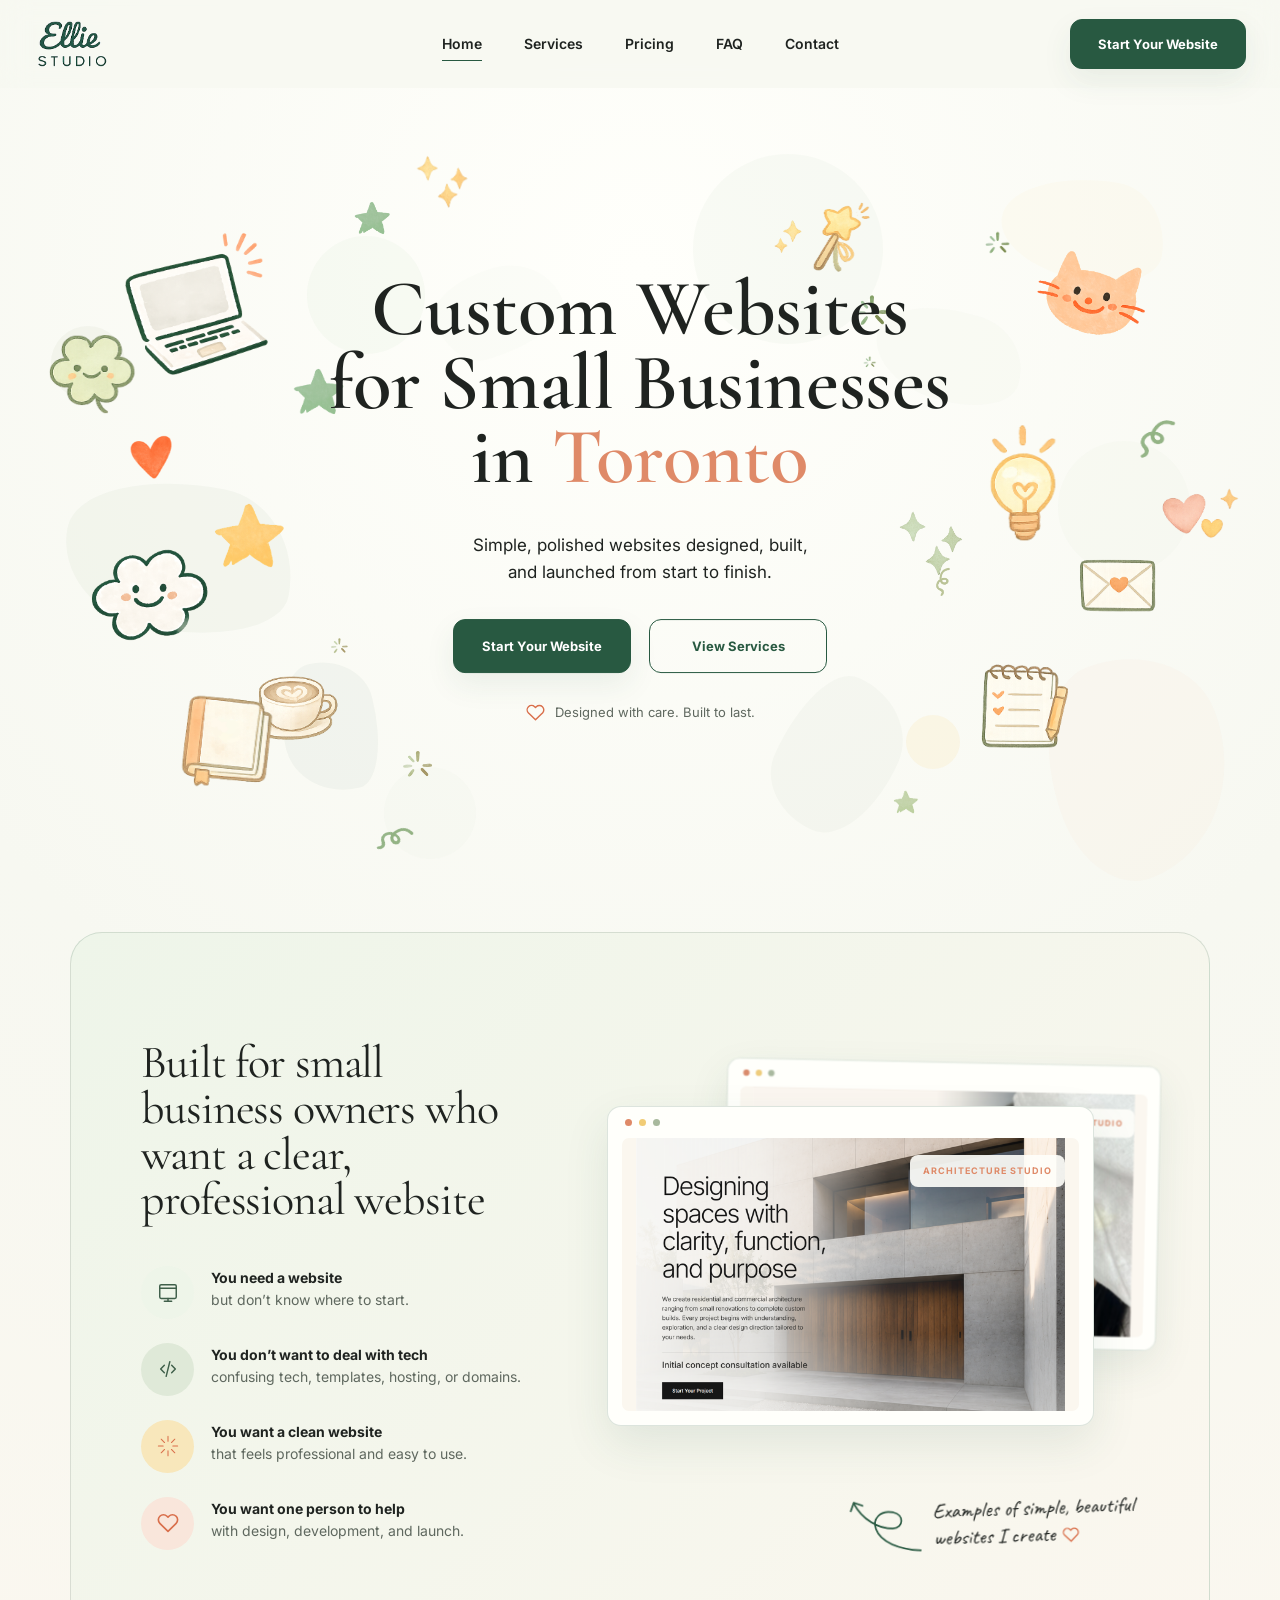
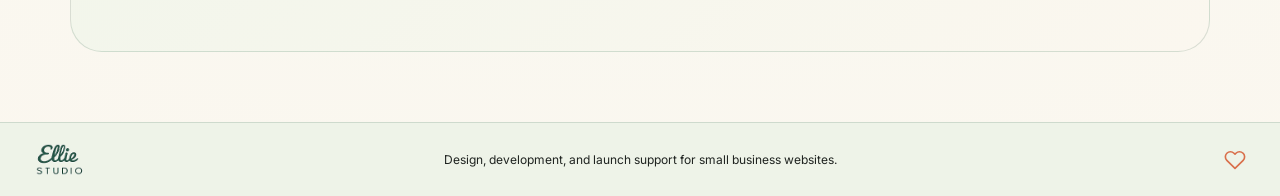
==== commit e7649698: "Refresh site palette and homepage doodles" ====
--- a/index.html
+++ b/index.html
@@ -20,12 +20,16 @@
       <span class="ambient-shape ambient-blob ambient-blob-two" aria-hidden="true"></span>
       <span class="ambient-shape ambient-blob ambient-blob-three" aria-hidden="true"></span>
       <span class="ambient-shape ambient-blob ambient-blob-four" aria-hidden="true"></span>
+      <span class="ambient-shape ambient-circle ambient-circle-five" aria-hidden="true"></span>
+      <span class="ambient-shape ambient-circle ambient-circle-six" aria-hidden="true"></span>
+      <span class="ambient-shape ambient-blob ambient-blob-five" aria-hidden="true"></span>
+      <span class="ambient-shape ambient-blob ambient-blob-six" aria-hidden="true"></span>
+      <span class="ambient-shape ambient-blob ambient-blob-seven" aria-hidden="true"></span>
 
       <img class="doodle doodle-laptop" src="assets/doodles/laptop.png" alt="" aria-hidden="true">
       <img class="doodle doodle-heart" src="assets/doodles/heart.png" alt="" aria-hidden="true">
       <img class="doodle doodle-star-yellow" src="assets/doodles/star.png" alt="" aria-hidden="true">
       <img class="doodle doodle-cloud-left" src="assets/doodles/cloud.png" alt="" aria-hidden="true">
-      <img class="doodle doodle-mouse" src="assets/doodles/mouse.png" alt="" aria-hidden="true">
       <img class="doodle doodle-cat" src="assets/doodles/cat.png" alt="" aria-hidden="true">
       <img class="doodle doodle-light" src="assets/doodles/light.png" alt="" aria-hidden="true">
       <img class="doodle doodle-letter" src="assets/doodles/letter.png" alt="" aria-hidden="true">
@@ -35,10 +39,19 @@
       <img class="doodle doodle-coffee" src="assets/doodles/coffee.png" alt="" aria-hidden="true">
       <img class="doodle doodle-star-extra-one" src="assets/doodles/star.png" alt="" aria-hidden="true">
       <img class="doodle doodle-star-extra-two" src="assets/doodles/star.png" alt="" aria-hidden="true">
+      <img class="doodle doodle-star-extra-three" src="assets/doodles/star.png" alt="" aria-hidden="true">
+      <img class="doodle doodle-star-extra-four" src="assets/doodles/stars.png" alt="" aria-hidden="true">
       <img class="doodle doodle-spark-extra-one" src="assets/doodles/spark.png" alt="" aria-hidden="true">
       <img class="doodle doodle-spark-extra-two" src="assets/doodles/spark.png" alt="" aria-hidden="true">
+      <img class="doodle doodle-spark-extra-three" src="assets/doodles/spark.png" alt="" aria-hidden="true">
+      <img class="doodle doodle-spark-extra-four" src="assets/doodles/spark.png" alt="" aria-hidden="true">
       <img class="doodle doodle-wiggle-extra-one" src="assets/doodles/wiggle.png" alt="" aria-hidden="true">
       <img class="doodle doodle-wiggle-extra-two" src="assets/doodles/wiggle.png" alt="" aria-hidden="true">
+      <img class="doodle doodle-notebook" src="assets/doodles/notebook.png" alt="" aria-hidden="true">
+      <img class="doodle doodle-hearts-new" src="assets/doodles/hearts.png" alt="" aria-hidden="true">
+      <img class="doodle doodle-stars-new" src="assets/doodles/stars.png" alt="" aria-hidden="true">
+      <img class="doodle doodle-leaf-new" src="assets/doodles/leaf.png" alt="" aria-hidden="true">
+      <img class="doodle doodle-note-new" src="assets/doodles/note.png" alt="" aria-hidden="true">
 
       <div class="hero-inner">
         <h1 class="hero-title">Custom Websites<br>for Small Businesses<br>in <span>Toronto</span></h1>
--- a/site.css
+++ b/site.css
@@ -1,52 +1,35 @@
 @import url("https://fonts.googleapis.com/css2?family=Caveat:wght@500;600&family=Cormorant+Garamond:wght@400;500;600;700&family=Inter:wght@400;500;600;700&display=swap");
 
 :root {
-  --cream: #fbf7ef;
-  --cream-soft: #f6f1e8;
-  --warm-white: #fffdf8;
-  --card: #fffdfa;
-  --ink: #1f211f;
-  --muted: #6f756d;
-  --green: #315f46;
-  --green-dark: #244936;
-  --green-soft: #eaf0e7;
-  --peach: #f3b27d;
-  --peach-soft: #fde8d4;
-  --coral: #e76f51;
-  --yellow: #f7c96b;
-  --sage: #c9d8c3;
-  --line: #ded8cc;
+  --color-bg: #f7f8f1;
+  --color-bg-warm: #fbf7ef;
+  --color-surface: #fffffb;
+  --color-surface-soft: #eef3e8;
+
+  --color-text: #1f2320;
+  --color-muted: #5f685f;
+
+  --color-green-dark: #285941;
+  --color-green: #3f6f50;
+  --color-green-soft: #dfe9d8;
+  --color-green-pale: #eef5e9;
+
+  --color-sage: #a8b99d;
+  --color-yellow-soft: #f1cc75;
+  --color-coral-soft: #df8a68;
+  --color-peach: #f3c9b5;
+
+  --color-border: rgba(40, 89, 65, .16);
+  --shadow-soft: 0 18px 45px rgba(40, 89, 65, .1);
+  --shadow-card: 0 12px 30px rgba(40, 89, 65, .08);
+
   --font-serif: "Cormorant Garamond", Georgia, serif;
   --font-sans: "Inter", Arial, sans-serif;
   --font-hand: "Caveat", cursive;
   --shell: 1320px;
-  --shadow-soft: 0 24px 70px rgba(36, 49, 39, .12);
-  --shadow-card: 0 14px 35px rgba(36, 49, 39, .1);
-  --radius-lg: 36px;
-  --radius-md: 22px;
-  --radius-sm: 14px;
-
-  /* Compatibility names used in existing markup. */
-  --color-bg: var(--cream);
-  --color-surface: var(--warm-white);
-  --color-surface-soft: var(--green-soft);
-  --color-text: var(--ink);
-  --color-muted: var(--muted);
-  --color-primary: var(--green);
-  --color-primary-dark: var(--green-dark);
-  --color-accent: var(--coral);
-  --color-line: var(--line);
-  --color-card: var(--card);
-  --color-bg-soft: var(--green-soft);
-  --color-charcoal: var(--ink);
-  --color-border: var(--line);
-  --color-white: #fff;
-  --color-olive: var(--green);
-  --color-olive-dark: var(--green-dark);
-  --color-clay: var(--coral);
-  --color-clay-dark: var(--coral);
-  --font-heading: var(--font-serif);
-  --font-body: var(--font-sans);
+  --radius-lg: 32px;
+  --radius-md: 24px;
+  --radius-sm: 20px;
 }
 
 *,
@@ -64,10 +47,10 @@
   margin: 0;
   overflow-x: hidden;
   background:
-    radial-gradient(circle at 5% 7%, rgba(255, 255, 255, .95), transparent 22%),
-    radial-gradient(circle at 90% 18%, rgba(234, 240, 231, .68), transparent 26%),
-    var(--cream);
-  color: var(--ink);
+    radial-gradient(circle at 5% 7%, color-mix(in srgb, var(--color-surface) 90%, transparent), transparent 22%),
+    radial-gradient(circle at 90% 18%, color-mix(in srgb, var(--color-green-soft) 58%, transparent), transparent 26%),
+    var(--color-bg);
+  color: var(--color-text);
   font-family: var(--font-sans);
   font-size: 15px;
   line-height: 1.6;
@@ -98,10 +81,16 @@
   overflow-wrap: break-word;
 }
 
+p {
+  text-align: left;
+}
+
 h1,
 h2 {
   font-family: var(--font-serif);
   font-weight: 600;
+  letter-spacing: -.01em;
+  line-height: .95;
 }
 
 .page-shell,
@@ -127,14 +116,52 @@
   position: sticky;
   top: 0;
   z-index: 100;
-  background: rgba(251, 247, 239, .9);
-  border-bottom: 1px solid rgba(222, 216, 204, .28);
-  backdrop-filter: blur(16px);
+  isolation: isolate;
+  border: 0;
+  border-bottom: none;
+  background: color-mix(in srgb, var(--color-bg) 84%, transparent);
+  box-shadow: none;
+  backdrop-filter: blur(14px);
+  -webkit-backdrop-filter: blur(14px);
+}
+
+.site-header::after {
+  content: "";
+  position: absolute;
+  right: 0;
+  bottom: -28px;
+  left: 0;
+  z-index: -1;
+  height: 30px;
+  opacity: 0;
+  pointer-events: none;
+  background: linear-gradient(
+    to bottom,
+    color-mix(in srgb, var(--color-bg) 90%, transparent) 0%,
+    color-mix(in srgb, var(--color-bg) 60%, transparent) 34%,
+    color-mix(in srgb, var(--color-bg) 20%, transparent) 72%,
+    transparent 100%
+  );
+  filter: blur(4px);
+  transition: opacity .25s ease;
+}
+
+.site-header.is-scrolled {
+  border: 0;
+  border-bottom: none;
+  box-shadow: none;
+}
+
+.site-header.is-scrolled::after {
+  opacity: 1;
 }
 
 .nav {
   position: relative;
   min-height: 88px;
+  border: 0;
+  border-bottom: none;
+  box-shadow: none;
   display: grid;
   grid-template-columns: 220px minmax(0, 1fr) 220px;
   align-items: center;
@@ -171,7 +198,7 @@
   bottom: 2px;
   left: 0;
   height: 1px;
-  background: var(--green);
+  background: var(--color-green-dark);
   transform: scaleX(0);
   transform-origin: center;
   transition: transform .2s ease;
@@ -185,8 +212,8 @@
 .btn {
   min-height: 50px;
   padding: 0 27px;
-  border: 1px solid var(--green);
-  border-radius: 9px;
+  border: 1px solid var(--color-green-dark);
+  border-radius: 12px;
   display: inline-flex;
   align-items: center;
   justify-content: center;
@@ -205,23 +232,29 @@
 
 .btn-primary,
 .btn--primary {
-  background: var(--green);
+  background: var(--color-green-dark);
   color: #fff;
-  box-shadow: 0 12px 24px rgba(49, 95, 70, .16);
+  box-shadow: var(--shadow-card);
 }
 
 .btn-primary:hover,
 .btn--primary:hover {
-  background: var(--green-dark);
+  background: var(--color-green);
 }
 
 .btn-secondary,
 .btn--secondary {
-  background: rgba(255, 255, 255, .58);
-  color: var(--ink);
+  border-color: var(--color-green-dark);
+  background: transparent;
+  color: var(--color-green-dark);
 }
 
 .nav__cta {
+  justify-self: end;
+}
+
+.nav__cta-spacer {
+  width: 1px;
   justify-self: end;
 }
 
@@ -230,12 +263,12 @@
   width: 45px;
   height: 45px;
   padding: 11px;
-  border: 1px solid var(--line);
-  border-radius: 9px;
+  border: 1px solid var(--color-border);
+  border-radius: 12px;
   place-content: center;
   gap: 5px;
-  background: var(--warm-white);
-  color: var(--green);
+  background: var(--color-surface);
+  color: var(--color-green);
   cursor: pointer;
 }
 
@@ -249,9 +282,9 @@
 
 /* Shared footer */
 .footer {
-  padding: 28px 0;
-  border-top: 1px solid rgba(222, 216, 204, .7);
-  background: rgba(234, 240, 231, .36);
+  padding: 16px 0;
+  border-top: 1px solid var(--color-border);
+  background: var(--color-surface-soft);
 }
 
 .footer__inner {
@@ -262,16 +295,17 @@
 }
 
 .footer .logo img {
-  width: 62px;
+  width: 52px;
 }
 
 .footer p {
-  max-width: 390px;
+  max-width: none;
   margin: 0;
   justify-self: center;
   text-align: center;
   font-size: 12px;
   line-height: 1.45;
+  white-space: nowrap;
 }
 
 .footer__heart {
@@ -281,7 +315,7 @@
 
 /* Homepage */
 .home-page {
-  background: radial-gradient(circle at 50% 15%, #fffefa 0, var(--cream) 48%, #f8f3ea 100%);
+  background: radial-gradient(circle at 50% 15%, var(--color-surface) 0, var(--color-bg) 52%, var(--color-bg-warm) 100%);
 }
 
 .home-page .hero {
@@ -320,12 +354,13 @@
 }
 
 .hero-title span {
-  color: var(--coral);
+  color: var(--color-coral-soft);
 }
 
 .hero-lead {
   max-width: 600px;
   margin: 0 auto 34px;
+  text-align: center;
   font-size: 17px;
   line-height: 1.55;
 }
@@ -347,7 +382,7 @@
   align-items: center;
   gap: 10px;
   margin: 0;
-  color: var(--muted);
+  color: var(--color-muted);
   font-size: 13px;
 }
 
@@ -376,16 +411,18 @@
 
 .ambient-circle {
   border-radius: 50%;
-  background: rgba(201, 216, 195, .18);
+  background: color-mix(in srgb, var(--color-green-soft) 56%, transparent);
 }
 
 .ambient-circle-one { width: 118px; height: 118px; top: 18%; left: 24%; }
-.ambient-circle-two { width: 54px; height: 54px; right: 25%; bottom: 17%; background: rgba(247, 201, 107, .2); }
-.ambient-circle-three { width: 190px; height: 190px; top: 8%; right: 31%; background: rgba(243, 178, 125, .08); }
-.ambient-circle-four { width: 92px; height: 92px; left: 30%; bottom: 6%; background: rgba(247, 201, 107, .11); }
+.ambient-circle-two { width: 54px; height: 54px; right: 25%; bottom: 17%; background: color-mix(in srgb, var(--color-yellow-soft) 34%, transparent); }
+.ambient-circle-three { width: 190px; height: 190px; top: 8%; right: 31%; background: color-mix(in srgb, var(--color-sage) 18%, transparent); }
+.ambient-circle-four { width: 92px; height: 92px; left: 30%; bottom: 6%; background: color-mix(in srgb, var(--color-green-soft) 38%, transparent); }
+.ambient-circle-five { width: 74px; height: 74px; left: 4%; top: 29%; background: color-mix(in srgb, var(--color-sage) 26%, transparent); }
+.ambient-circle-six { width: 132px; height: 132px; right: 7%; top: 43%; background: color-mix(in srgb, var(--color-green-soft) 34%, transparent); }
 
 .ambient-blob {
-  background: rgba(243, 178, 125, .14);
+  background: color-mix(in srgb, var(--color-green-soft) 38%, transparent);
 }
 
 .ambient-blob-one {
@@ -403,7 +440,7 @@
   left: 22%;
   bottom: 14%;
   border-radius: 44% 56% 35% 65% / 58% 36% 64% 42%;
-  background: rgba(49, 95, 70, .07);
+  background: color-mix(in srgb, var(--color-green) 12%, transparent);
   transform: rotate(-14deg);
 }
 
@@ -413,7 +450,7 @@
   left: 5%;
   top: 48%;
   border-radius: 64% 36% 58% 42% / 45% 62% 38% 55%;
-  background: rgba(201, 216, 195, .12);
+  background: color-mix(in srgb, var(--color-sage) 24%, transparent);
   transform: rotate(11deg);
 }
 
@@ -423,8 +460,38 @@
   right: 4%;
   bottom: 4%;
   border-radius: 42% 58% 66% 34% / 61% 39% 61% 39%;
-  background: rgba(231, 111, 81, .055);
+  background: color-mix(in srgb, var(--color-peach) 22%, transparent);
   transform: rotate(-21deg);
+}
+
+.ambient-blob-five {
+  width: 128px;
+  height: 86px;
+  left: 34%;
+  top: 22%;
+  border-radius: 54% 46% 69% 31% / 38% 62% 38% 62%;
+  background: color-mix(in srgb, var(--color-green-soft) 28%, transparent);
+  transform: rotate(-17deg);
+}
+
+.ambient-blob-six {
+  width: 116px;
+  height: 158px;
+  right: 30%;
+  bottom: 9%;
+  border-radius: 39% 61% 44% 56% / 66% 39% 61% 34%;
+  background: color-mix(in srgb, var(--color-sage) 19%, transparent);
+  transform: rotate(24deg);
+}
+
+.ambient-blob-seven {
+  width: 164px;
+  height: 102px;
+  right: 9%;
+  top: 11%;
+  border-radius: 67% 33% 42% 58% / 51% 64% 36% 49%;
+  background: color-mix(in srgb, var(--color-yellow-soft) 13%, transparent);
+  transform: rotate(9deg);
 }
 
 .doodle {
@@ -444,33 +511,67 @@
 .doodle-star-yellow,
 .doodle-star-extra-one,
 .doodle-star-extra-two,
+.doodle-star-extra-three,
+.doodle-star-extra-four,
 .doodle-spark-extra-one,
 .doodle-spark-extra-two,
+.doodle-spark-extra-three,
+.doodle-spark-extra-four,
 .doodle-wiggle-extra-one,
-.doodle-wiggle-extra-two {
+.doodle-wiggle-extra-two,
+.doodle-stars-new {
   opacity: 1;
   transform: none;
   animation: none;
 }
 
-.doodle-laptop { --doodle-delay: .82s; width: 150px; left: 9%; top: 18%; }
-.doodle-heart { width: 76px; left: 9%; top: 40%; }
-.doodle-star-yellow { width: 88px; left: 16%; top: 49%; }
-.doodle-cloud-left { --doodle-delay: 1.2s; width: 145px; left: 6.5%; top: 53%; }
-.doodle-mouse { --doodle-delay: 1.34s; width: 68px; left: 14%; top: 73%; }
-.doodle-coffee { --doodle-delay: 1.46s; width: 92px; left: 20%; top: 71%; }
-.doodle-cat { --doodle-delay: .9s; width: 128px; right: 10%; top: 18%; }
-.doodle-light { --doodle-delay: 1.03s; width: 78px; right: 17%; top: 40%; }
-.doodle-letter { --doodle-delay: 1.17s; width: 88px; right: 10%; top: 56%; }
-.doodle-spark-star { --doodle-delay: 1.3s; width: 98px; right: 17%; top: 69%; }
-.doodle-spark { width: 48px; right: 20%; top: 16%; }
-.doodle-squiggle { width: 52px; right: 8%; top: 39%; }
-.doodle-star-extra-one { width: 45px; left: 27%; top: 13%; }
-.doodle-star-extra-two { width: 30px; right: 28%; bottom: 11%; }
-.doodle-spark-extra-one { width: 34px; left: 25%; top: 66%; }
-.doodle-spark-extra-two { width: 24px; right: 31%; top: 32%; }
-.doodle-wiggle-extra-one { width: 42px; left: 29%; bottom: 6%; transform: rotate(24deg); }
-.doodle-wiggle-extra-two { width: 31px; right: 25%; top: 58%; transform: rotate(-28deg); }
+.doodle-spark,
+.doodle-squiggle,
+.doodle-star-extra-one,
+.doodle-spark-extra-two,
+.doodle-star-extra-three,
+.doodle-spark-extra-four,
+.doodle-wiggle-extra-one {
+  opacity: .82;
+  filter: hue-rotate(68deg) saturate(.58) brightness(.8);
+}
+
+.doodle-star-extra-two,
+.doodle-spark-extra-one,
+.doodle-star-extra-four,
+.doodle-spark-extra-three,
+.doodle-wiggle-extra-two {
+  opacity: .76;
+  filter: hue-rotate(42deg) saturate(.52) brightness(.9);
+}
+
+.doodle-notebook { --doodle-delay: 1.08s; width: 112px; left: 13.5%; top: 73%; }
+.doodle-hearts-new { --doodle-delay: 1.22s; width: 84px; right: 3%; top: 48%; }
+.doodle-stars-new { --doodle-delay: .94s; width: 66px; left: 32%; top: 7%; }
+.doodle-leaf-new { --doodle-delay: 1.4s; width: 94px; left: 3.5%; top: 29%; }
+.doodle-note-new { --doodle-delay: 1.54s; width: 104px; right: 16%; top: 69%; }
+
+.doodle-laptop { --doodle-delay: .82s; width: 184px; left: 8%; top: 16%; }
+.doodle-heart { width: 84px; left: 8.5%; top: 40%; }
+.doodle-star-yellow { width: 98px; left: 15.5%; top: 49%; }
+.doodle-cloud-left { --doodle-delay: 1.2s; width: 160px; left: 5.5%; top: 52%; }
+.doodle-coffee { --doodle-delay: 1.46s; width: 102px; left: 19%; top: 71%; }
+.doodle-cat { --doodle-delay: .9s; width: 142px; right: 9%; top: 17%; }
+.doodle-light { --doodle-delay: 1.03s; width: 101px; right: 16%; top: 40%; }
+.doodle-letter { --doodle-delay: 1.17s; width: 98px; right: 9%; top: 56%; }
+.doodle-spark-star { --doodle-delay: 1.3s; width: 109px; left: 60%; top: 13%; }
+.doodle-spark { width: 54px; right: 20%; top: 16%; }
+.doodle-squiggle { width: 58px; right: 7.5%; top: 39%; }
+.doodle-star-extra-one { width: 50px; left: 27%; top: 13%; }
+.doodle-star-extra-two { width: 34px; right: 28%; bottom: 11%; }
+.doodle-star-extra-three { width: 70px; left: 22%; top: 33%; }
+.doodle-star-extra-four { width: 82px; right: 24%; top: 50%; }
+.doodle-spark-extra-one { width: 38px; left: 25%; top: 66%; }
+.doodle-spark-extra-two { width: 27px; right: 31%; top: 32%; }
+.doodle-spark-extra-three { width: 66px; left: 30%; bottom: 13%; }
+.doodle-spark-extra-four { width: 76px; right: 29%; top: 23%; }
+.doodle-wiggle-extra-one { width: 47px; left: 29%; bottom: 6%; transform: rotate(24deg); }
+.doodle-wiggle-extra-two { width: 35px; right: 25%; top: 58%; transform: rotate(-28deg); }
 
 @keyframes doodlePop {
   0% { opacity: 0; transform: scale(.45) rotate(-16deg); }
@@ -492,14 +593,14 @@
   min-height: 720px;
   margin: 0 auto;
   padding: 74px 70px 68px;
-  border: 1px solid rgba(222, 216, 204, .4);
+  border: 1px solid var(--color-border);
   border-radius: var(--radius-lg);
   display: grid;
   grid-template-columns: .82fr 1.18fr;
   gap: 58px;
   align-items: center;
   overflow: hidden;
-  background: linear-gradient(135deg, rgba(234, 240, 231, .83), rgba(255, 253, 248, .82));
+  background: linear-gradient(135deg, var(--color-green-pale), var(--color-bg-warm));
 }
 
 .who-copy,
@@ -533,7 +634,7 @@
   border-radius: 50%;
   display: grid;
   place-items: center;
-  background: var(--peach-soft);
+  background: var(--color-green-pale);
 }
 
 .who-icon img {
@@ -541,9 +642,9 @@
   height: 22px;
 }
 
-.who-item:nth-child(2) .who-icon { background: #dce6d8; }
-.who-item:nth-child(3) .who-icon { background: #ffe5a8; }
-.who-item:nth-child(4) .who-icon { background: #ffd9c7; }
+.who-item:nth-child(2) .who-icon { background: var(--color-green-soft); }
+.who-item:nth-child(3) .who-icon { background: color-mix(in srgb, var(--color-yellow-soft) 48%, var(--color-surface)); }
+.who-item:nth-child(4) .who-icon { background: color-mix(in srgb, var(--color-peach) 46%, var(--color-surface)); }
 
 .who-item h3 {
   margin: 2px 0;
@@ -554,37 +655,43 @@
 
 .who-item p {
   margin: 0;
-  color: #525751;
+  color: var(--color-muted);
   font-size: 14px;
   line-height: 1.55;
 }
 
 .showcase {
   position: relative;
-  min-height: 590px;
+  min-height: 515px;
 }
 
 .showcase-stack {
   position: relative;
-  height: 500px;
+  height: 425px;
   perspective: 1400px;
 }
 
 .showcase-card {
   position: absolute;
-  top: 82px;
+  top: 68px;
   left: 4%;
   width: 88%;
-  height: 405px;
+  height: 320px;
   margin: 0;
   padding: 31px 14px 14px;
   overflow: hidden;
-  border: 1px solid rgba(222, 216, 204, .72);
+  border: 1px solid var(--color-border);
   border-radius: 14px;
-  background: var(--card);
+  background: var(--color-surface);
   box-shadow: var(--shadow-soft);
+  cursor: pointer;
   transform-origin: 50% 100%;
   transition: transform .78s cubic-bezier(.2, .75, .2, 1), opacity .55s ease, filter .55s ease;
+}
+
+.showcase-card:focus-visible {
+  outline: 3px solid color-mix(in srgb, var(--color-green-dark) 28%, transparent);
+  outline-offset: 4px;
 }
 
 .showcase-card[data-position="0"] { z-index: 4; opacity: 1; transform: translate3d(0, 0, 0); }
@@ -604,18 +711,18 @@
   width: 7px;
   height: 7px;
   border-radius: 50%;
-  background: #ee9a78;
-}
-
-.showcase-browser-bar span:nth-child(2) { background: var(--yellow); }
-.showcase-browser-bar span:nth-child(3) { background: #9fc7a5; }
+  background: var(--color-coral-soft);
+}
+
+.showcase-browser-bar span:nth-child(2) { background: var(--color-yellow-soft); }
+.showcase-browser-bar span:nth-child(3) { background: var(--color-sage); }
 
 .showcase-card > img {
   width: 100%;
   height: 100%;
   border-radius: 7px;
   object-fit: contain;
-  background: #f7f2e9;
+  background: var(--color-bg-warm);
 }
 
 .showcase-tag {
@@ -624,8 +731,8 @@
   right: 28px;
   padding: 9px 13px;
   border-radius: 8px;
-  background: rgba(255, 253, 248, .9);
-  color: var(--coral);
+  background: color-mix(in srgb, var(--color-surface) 90%, transparent);
+  color: var(--color-coral-soft);
   font-size: 9px;
   font-weight: 700;
   letter-spacing: .11em;
@@ -652,7 +759,7 @@
 
 .showcase-pointer path {
   fill: none;
-  stroke: var(--green-dark);
+  stroke: var(--color-green-dark);
   stroke-width: 2;
   stroke-linecap: round;
   stroke-linejoin: round;
@@ -675,9 +782,13 @@
   min-height: calc(100vh - 168px);
 }
 
+.subpage .page-shell {
+  width: min(1240px, calc(100% - 120px));
+}
+
 .mini-label,
 .pricing-card__eyebrow {
-  color: var(--coral);
+  color: var(--color-green);
   font-size: .7rem;
   font-weight: 700;
   letter-spacing: .09em;
@@ -710,16 +821,12 @@
   padding-left: 68px;
 }
 
-.services-hero__copy .mini-label {
-  margin: 0 0 18px;
-}
-
 .services-hero__copy h1 {
   margin: 0;
   font-size: clamp(3.55rem, 5vw, 5.15rem);
-  font-weight: 500;
-  letter-spacing: -.012em;
-  line-height: .9;
+  font-weight: 600;
+  letter-spacing: -.01em;
+  line-height: .94;
 }
 
 .services-hero__copy h1 span {
@@ -730,7 +837,7 @@
 .services-hero__copy > p:last-of-type {
   max-width: 480px;
   margin: 28px 0 0;
-  color: #59615b;
+  color: var(--color-muted);
   font-size: 1rem;
   line-height: 1.75;
 }
@@ -745,11 +852,11 @@
   z-index: 1;
   width: 100%;
   height: 100%;
-  object-fit: cover;
+  object-fit: contain;
   object-position: center;
   filter: saturate(.82) contrast(.96);
-  -webkit-mask-image: radial-gradient(ellipse at center, #000 48%, rgba(0, 0, 0, .9) 64%, transparent 94%);
-  mask-image: radial-gradient(ellipse at center, #000 48%, rgba(0, 0, 0, .9) 64%, transparent 94%);
+  -webkit-mask-image: radial-gradient(ellipse at center, #000 32%, rgba(0, 0, 0, .93) 45%, rgba(0, 0, 0, .6) 62%, rgba(0, 0, 0, .18) 78%, transparent 96%);
+  mask-image: radial-gradient(ellipse at center, #000 32%, rgba(0, 0, 0, .93) 45%, rgba(0, 0, 0, .6) 62%, rgba(0, 0, 0, .18) 78%, transparent 96%);
 }
 
 .services-photo-shape,
@@ -769,7 +876,7 @@
   top: -30px;
   left: -28px;
   border-radius: 67% 33% 52% 48% / 42% 61% 39% 58%;
-  background: rgba(201, 216, 195, .42);
+  background: color-mix(in srgb, var(--color-green-soft) 68%, transparent);
   transform: rotate(12deg);
 }
 
@@ -779,7 +886,7 @@
   right: -24px;
   bottom: -20px;
   border-radius: 46% 54% 35% 65% / 62% 38% 62% 38%;
-  background: rgba(243, 178, 125, .25);
+  background: color-mix(in srgb, var(--color-sage) 34%, transparent);
   transform: rotate(-16deg);
 }
 
@@ -789,46 +896,35 @@
   right: 19%;
   top: -25px;
   border-radius: 50%;
-  background: rgba(247, 201, 107, .25);
+  background: color-mix(in srgb, var(--color-yellow-soft) 32%, transparent);
 }
 
 .services-doodle { z-index: 2; }
-.services-doodle--spark,
-.services-doodle--rays { width: 40px; height: 40px; }
-.services-doodle--spark { top: -22px; left: -1px; }
-.services-doodle--rays { top: -17px; right: 12px; transform: rotate(28deg); }
-
-.services-doodle--spark::before,
-.services-doodle--spark::after,
-.services-doodle--rays::before,
-.services-doodle--rays::after {
-  content: "";
-  position: absolute;
-  inset: 50% auto auto 50%;
-  width: 36px;
-  height: 2px;
-  border-radius: 2px;
-  background: var(--coral);
-  transform: translate(-50%, -50%);
-}
-
-.services-doodle--spark::after,
-.services-doodle--rays::after {
-  transform: translate(-50%, -50%) rotate(90deg);
+.services-doodle--spark-art {
+  width: 64px;
+  top: -14px;
+  left: -10px;
+}
+
+.services-doodle--rays-art {
+  width: 54px;
+  top: -17px;
+  right: 10px;
+  transform: rotate(18deg);
 }
 
 .services-doodle--green-heart {
-  width: 38px;
-  left: -8px;
-  bottom: -12px;
-  filter: hue-rotate(74deg) saturate(.65) brightness(.7);
+  width: 66px;
+  left: -18px;
+  bottom: -20px;
+  filter: hue-rotate(58deg) saturate(.7) brightness(.86);
   transform: rotate(-12deg);
 }
 
 .services-doodle--orange-heart {
-  width: 34px;
-  right: 10px;
-  bottom: -38px;
+  width: 58px;
+  right: 4px;
+  bottom: -42px;
 }
 
 .services-catalog {
@@ -836,23 +932,62 @@
 }
 
 .services-grid {
+  width: min(1080px, 100%);
+  margin-inline: auto;
   display: grid;
   grid-template-columns: repeat(3, minmax(0, 1fr));
   gap: 20px;
 }
 
 .service-card {
-  min-height: 184px;
-  padding: 25px 28px;
-  border: 1px solid rgba(222, 216, 204, .72);
+  min-height: 146px;
+  perspective: 1100px;
+  outline: none;
+}
+
+.service-card__inner {
+  position: relative;
+  width: 100%;
+  min-height: 146px;
+  transform-style: preserve-3d;
+  transition: transform .62s cubic-bezier(.2, .72, .25, 1);
+}
+
+.service-card:hover .service-card__inner,
+.service-card:focus .service-card__inner,
+.service-card:focus-within .service-card__inner {
+  transform: rotateY(180deg);
+}
+
+.service-card:focus-visible {
   border-radius: var(--radius-md);
-  display: grid;
-  grid-template-columns: 58px minmax(0, 1fr);
-  grid-template-rows: auto 1fr;
-  gap: 20px 18px;
+  box-shadow: 0 0 0 3px color-mix(in srgb, var(--color-green-dark) 18%, transparent);
+}
+
+.service-card__face {
+  position: absolute;
+  inset: 0;
+  min-height: 146px;
+  padding: 17px 22px;
+  border: 1px solid var(--color-border);
+  border-radius: var(--radius-md);
+  display: flex;
   align-items: center;
-  background: rgba(255, 253, 250, .82);
-  box-shadow: 0 12px 30px rgba(36, 49, 39, .045);
+  background: var(--color-surface);
+  box-shadow: var(--shadow-soft);
+  backface-visibility: hidden;
+  -webkit-backface-visibility: hidden;
+}
+
+.service-card__front {
+  gap: 16px;
+}
+
+.service-card__back {
+  justify-content: center;
+  border-color: var(--color-border);
+  background: var(--color-green-soft);
+  transform: rotateY(180deg);
 }
 
 .service-card__icon,
@@ -860,7 +995,7 @@
   display: grid;
   place-items: center;
   border-radius: 50%;
-  background: var(--green-soft);
+  background: var(--color-green-pale);
 }
 
 .service-card__icon { width: 58px; height: 58px; }
@@ -875,11 +1010,11 @@
 }
 
 .service-card p {
-  grid-column: 1 / -1;
   margin: 0;
-  color: #58605b;
-  font-size: .9rem;
-  line-height: 1.65;
+  color: var(--color-muted);
+  text-align: left;
+  font-size: 1rem;
+  line-height: 1.6;
 }
 
 .services-process {
@@ -899,7 +1034,7 @@
   height: 2px;
   margin: 15px auto 34px;
   display: block;
-  background: var(--coral);
+  background: var(--color-green);
 }
 
 .services-process__steps {
@@ -928,7 +1063,7 @@
 
 .services-step__num {
   display: block;
-  color: var(--coral);
+  color: var(--color-coral-soft);
   font-family: var(--font-serif);
   font-size: 1.45rem;
   font-weight: 600;
@@ -978,16 +1113,16 @@
   min-width: 0;
   height: 100%;
   padding: 26px 24px 24px;
-  border: 1px solid var(--line);
+  border: 1px solid var(--color-border);
   border-radius: var(--radius-md);
   display: grid;
   grid-template-rows: auto auto 1fr auto auto;
-  background: rgba(255, 253, 250, .94);
+  background: var(--color-surface);
   box-shadow: var(--shadow-card);
 }
 
 .pricing-card--featured {
-  border-color: rgba(49, 95, 70, .75);
+  border-color: var(--color-green);
   transform: translateY(-8px);
 }
 
@@ -997,7 +1132,7 @@
   right: 24px;
   padding: 6px 11px;
   border-radius: 99px;
-  background: var(--green);
+  background: var(--color-green-dark);
   color: #fff;
   font-size: .62rem;
   font-weight: 800;
@@ -1008,7 +1143,7 @@
 .pricing-card__header {
   min-height: 140px;
   padding-bottom: 17px;
-  border-bottom: 1px solid var(--line);
+  border-bottom: 1px solid var(--color-border);
   display: grid;
   grid-template-rows: 1fr auto;
   gap: 14px;
@@ -1027,7 +1162,7 @@
 
 .pricing-card__price {
   margin: 0;
-  color: var(--coral);
+  color: var(--color-green);
   font-family: var(--font-serif);
   font-size: 2.8rem;
   font-weight: 600;
@@ -1037,7 +1172,7 @@
 .pricing-card__price span {
   display: block;
   margin-bottom: 8px;
-  color: var(--muted);
+  color: var(--color-muted);
   font-family: var(--font-sans);
   font-size: .62rem;
   font-weight: 700;
@@ -1060,7 +1195,7 @@
 .pricing-card__details h3,
 .pricing-card__best h3 {
   margin: 0 0 9px;
-  color: var(--green-dark);
+  color: var(--color-green-dark);
   font-family: var(--font-serif);
   font-size: .7rem;
   font-weight: 700;
@@ -1079,7 +1214,7 @@
 .pricing-card__details li {
   position: relative;
   padding-left: 23px;
-  color: var(--muted);
+  color: var(--color-muted);
   font-size: .78rem;
   line-height: 1.4;
 }
@@ -1098,9 +1233,9 @@
   min-height: 104px;
   margin-top: 18px;
   padding: 16px 17px;
-  border: 1px solid rgba(49, 95, 70, .09);
+  border: 1px solid var(--color-border);
   border-radius: 16px;
-  background: rgba(234, 240, 231, .78);
+  background: var(--color-green-pale);
 }
 
 .pricing-card--featured .pricing-card__best {
@@ -1122,14 +1257,14 @@
   position: relative;
   margin-top: 38px;
   padding: 25px 28px 25px 32px;
-  border: 1px solid rgba(222, 216, 204, .7);
-  border-radius: 20px;
+  border: 1px solid var(--color-border);
+  border-radius: var(--radius-md);
   display: grid;
   grid-template-columns: 132px 1fr 1fr;
   gap: 28px;
   overflow: hidden;
-  background: rgba(255, 240, 222, .62);
-  box-shadow: 0 12px 30px rgba(36, 49, 39, .06);
+  background: var(--color-surface-soft);
+  box-shadow: var(--shadow-card);
 }
 
 .pricing-note::before {
@@ -1137,12 +1272,12 @@
   position: absolute;
   inset: 0 auto 0 0;
   width: 4px;
-  background: var(--coral);
+  background: var(--color-green);
 }
 
 .pricing-note h2 {
   margin: 0;
-  color: var(--coral);
+  color: var(--color-green-dark);
   font-size: 1.55rem;
   line-height: 1.1;
 }
@@ -1166,7 +1301,7 @@
   content: "•";
   position: absolute;
   left: 0;
-  color: var(--coral);
+  color: var(--color-green);
 }
 
 /* FAQ */
@@ -1182,12 +1317,7 @@
 }
 
 .faq__intro {
-  position: sticky;
-  top: 130px;
-}
-
-.faq__intro .mini-label {
-  margin: 0 0 14px;
+  position: static;
 }
 
 .faq__intro h1 {
@@ -1199,7 +1329,7 @@
 .faq__intro > p:last-child {
   max-width: 400px;
   margin: 0;
-  color: var(--muted);
+  color: var(--color-muted);
   font-size: .92rem;
   line-height: 1.75;
 }
@@ -1210,10 +1340,10 @@
 }
 
 .faq__list details {
-  border: 1px solid rgba(222, 216, 204, .8);
+  border: 1px solid var(--color-border);
   border-radius: var(--radius-sm);
-  background: rgba(255, 253, 250, .84);
-  box-shadow: 0 10px 25px rgba(36, 49, 39, .045);
+  background: var(--color-surface);
+  box-shadow: var(--shadow-card);
 }
 
 .faq__list summary {
@@ -1235,7 +1365,7 @@
   position: absolute;
   top: 50%;
   right: 24px;
-  color: var(--green);
+  color: var(--color-green);
   font-family: var(--font-sans);
   transform: translateY(-50%);
 }
@@ -1247,7 +1377,7 @@
 .faq__list details p {
   margin: 0;
   padding: 0 24px 23px;
-  color: var(--muted);
+  color: var(--color-muted);
   font-size: .88rem;
   line-height: 1.7;
 }
@@ -1292,7 +1422,7 @@
 }
 
 .contact__copy h1 span {
-  color: var(--green);
+  color: var(--color-green);
 }
 
 .contact__intro {
@@ -1306,13 +1436,13 @@
   max-width: 390px;
   margin-top: 66px;
   padding: 28px 30px;
-  border: 1px solid rgba(222, 216, 204, .4);
-  border-radius: 20px;
+  border: 1px solid var(--color-border);
+  border-radius: var(--radius-md);
   display: grid;
   grid-template-columns: 48px 1fr;
   gap: 22px;
   align-items: center;
-  background: linear-gradient(120deg, rgba(234, 240, 231, .72), rgba(255, 253, 248, .88));
+  background: linear-gradient(120deg, var(--color-green-pale), var(--color-bg-warm));
 }
 
 .contact__reassurance img {
@@ -1330,12 +1460,12 @@
 
 .contact-form {
   padding: 48px 42px 44px;
-  border: 1px solid rgba(222, 216, 204, .78);
-  border-radius: 20px;
+  border: 1px solid var(--color-border);
+  border-radius: var(--radius-md);
   display: grid;
   grid-template-columns: repeat(2, minmax(0, 1fr));
   gap: 30px 28px;
-  background: rgba(255, 255, 255, .88);
+  background: var(--color-surface);
   box-shadow: var(--shadow-soft);
 }
 
@@ -1358,12 +1488,12 @@
 .contact-form select,
 .contact-form textarea {
   width: 100%;
-  border: 1px solid var(--line);
-  border-radius: 9px;
+  border: 1px solid var(--color-border);
+  border-radius: 12px;
   padding: 0 20px;
   outline: none;
-  background: rgba(255, 253, 250, .72);
-  color: var(--ink);
+  background: var(--color-bg);
+  color: var(--color-text);
 }
 
 .contact-form input,
@@ -1380,8 +1510,8 @@
 .contact-form input:focus,
 .contact-form select:focus,
 .contact-form textarea:focus {
-  border-color: var(--green);
-  box-shadow: 0 0 0 3px rgba(49, 95, 70, .08);
+  border-color: var(--color-green);
+  box-shadow: 0 0 0 3px color-mix(in srgb, var(--color-green) 12%, transparent);
 }
 
 .form-submit {
@@ -1405,6 +1535,10 @@
   .page-shell,
   .chrome-shell {
     width: min(100% - 44px, var(--shell));
+  }
+
+  .subpage .page-shell {
+    width: min(100% - 72px, 1240px);
   }
 
   .nav {
@@ -1426,12 +1560,12 @@
     right: 0;
     left: 0;
     padding: 18px;
-    border: 1px solid var(--line);
+    border: 1px solid var(--color-border);
     border-radius: 16px;
     display: none;
     flex-direction: column;
     gap: 3px;
-    background: var(--warm-white);
+    background: var(--color-surface);
     box-shadow: var(--shadow-card);
   }
 
@@ -1519,6 +1653,10 @@
     width: min(100% - 40px, var(--shell));
   }
 
+  .subpage .page-shell {
+    width: min(100% - 48px, 1240px);
+  }
+
   .nav {
     min-height: 70px;
   }
@@ -1557,24 +1695,32 @@
     width: min(260px, 86vw);
   }
 
-  .doodle-laptop { width: 70px; left: -24px; top: 13%; }
-  .doodle-cat { width: 70px; right: -18px; top: 15%; }
-  .doodle-heart { width: 39px; left: 2%; top: 37%; }
-  .doodle-star-yellow { width: 43px; left: 3%; top: 54%; }
-  .doodle-cloud-left { width: 67px; left: -15px; top: 50%; }
-  .doodle-mouse,
+  .doodle-laptop { width: 88px; left: -26px; top: 13%; }
+  .doodle-cat { width: 78px; right: -20px; top: 15%; }
+  .doodle-heart { width: 44px; left: 1%; top: 37%; }
+  .doodle-star-yellow { width: 48px; left: 2%; top: 54%; }
+  .doodle-cloud-left { width: 75px; left: -18px; top: 50%; }
   .doodle-coffee,
   .doodle-squiggle { display: none; }
-  .doodle-light { width: 46px; right: -8px; top: 42%; }
-  .doodle-letter { width: 48px; right: 1%; top: 59%; }
-  .doodle-spark-star { width: 54px; right: 2%; top: 72%; }
-  .doodle-spark { width: 27px; right: 16%; top: 11%; }
-  .doodle-star-extra-one { width: 27px; left: 25%; top: 9%; }
-  .doodle-star-extra-two { width: 22px; right: 22%; bottom: 7%; }
-  .doodle-spark-extra-one { width: 24px; left: 21%; top: 63%; }
-  .doodle-spark-extra-two { width: 18px; right: 24%; top: 28%; }
+  .doodle-light { width: 60px; right: -10px; top: 42%; }
+  .doodle-letter { width: 54px; right: 0; top: 59%; }
+  .doodle-spark-star { width: 58px; left: 60%; top: 15%; }
+  .doodle-spark { width: 30px; right: 16%; top: 11%; }
+  .doodle-star-extra-one { width: 30px; left: 25%; top: 9%; }
+  .doodle-star-extra-two { width: 25px; right: 22%; bottom: 7%; }
+  .doodle-star-extra-three { width: 38px; left: 13%; top: 31%; }
+  .doodle-star-extra-four { width: 43px; right: 8%; top: 52%; }
+  .doodle-spark-extra-one { width: 27px; left: 21%; top: 63%; }
+  .doodle-spark-extra-two { width: 21px; right: 24%; top: 28%; }
+  .doodle-spark-extra-three { width: 36px; left: 17%; bottom: 11%; }
+  .doodle-spark-extra-four { width: 40px; right: 14%; top: 24%; }
   .doodle-wiggle-extra-one,
-  .doodle-wiggle-extra-two { width: 25px; }
+  .doodle-wiggle-extra-two { width: 28px; }
+  .doodle-stars-new { width: 34px; left: 34%; top: 5%; }
+  .doodle-hearts-new { width: 43px; right: -4px; top: 47%; }
+  .doodle-notebook { width: 54px; left: 2%; top: 72%; }
+  .doodle-leaf-new { width: 48px; left: -12px; top: 27%; }
+  .doodle-note-new { width: 56px; right: 1%; top: 72%; }
 
   .ambient-shape {
     opacity: .25;
@@ -1606,19 +1752,19 @@
   }
 
   .showcase {
-    min-height: 390px;
+    min-height: 340px;
   }
 
   .showcase-stack {
-    height: 330px;
+    height: 280px;
   }
 
   .showcase-card {
-    top: 55px;
+    top: 48px;
     left: 0;
     width: 98%;
-    height: 260px;
-    padding: 27px 10px 10px;
+    height: 200px;
+    padding: 25px 10px 9px;
   }
 
   .showcase-card[data-position="1"] { transform: translate3d(28px, -38px, -70px) rotate(1deg) scale(.94); }
@@ -1635,6 +1781,7 @@
 
   .footer__inner {
     grid-template-columns: 1fr;
+    gap: 12px;
     justify-items: center;
     text-align: center;
   }
@@ -1644,6 +1791,10 @@
     justify-self: center;
   }
 
+  .footer p {
+    white-space: normal;
+  }
+
   .services-hero {
     padding: 34px 0 42px;
   }
@@ -1670,10 +1821,16 @@
   }
 
   .service-card {
-    min-height: 0;
-    padding: 24px;
-    grid-template-columns: 52px minmax(0, 1fr);
-    gap: 14px 16px;
+    min-height: 122px;
+  }
+
+  .service-card__inner,
+  .service-card__face {
+    min-height: 122px;
+  }
+
+  .service-card__face {
+    padding: 15px 18px;
   }
 
   .service-card__icon {
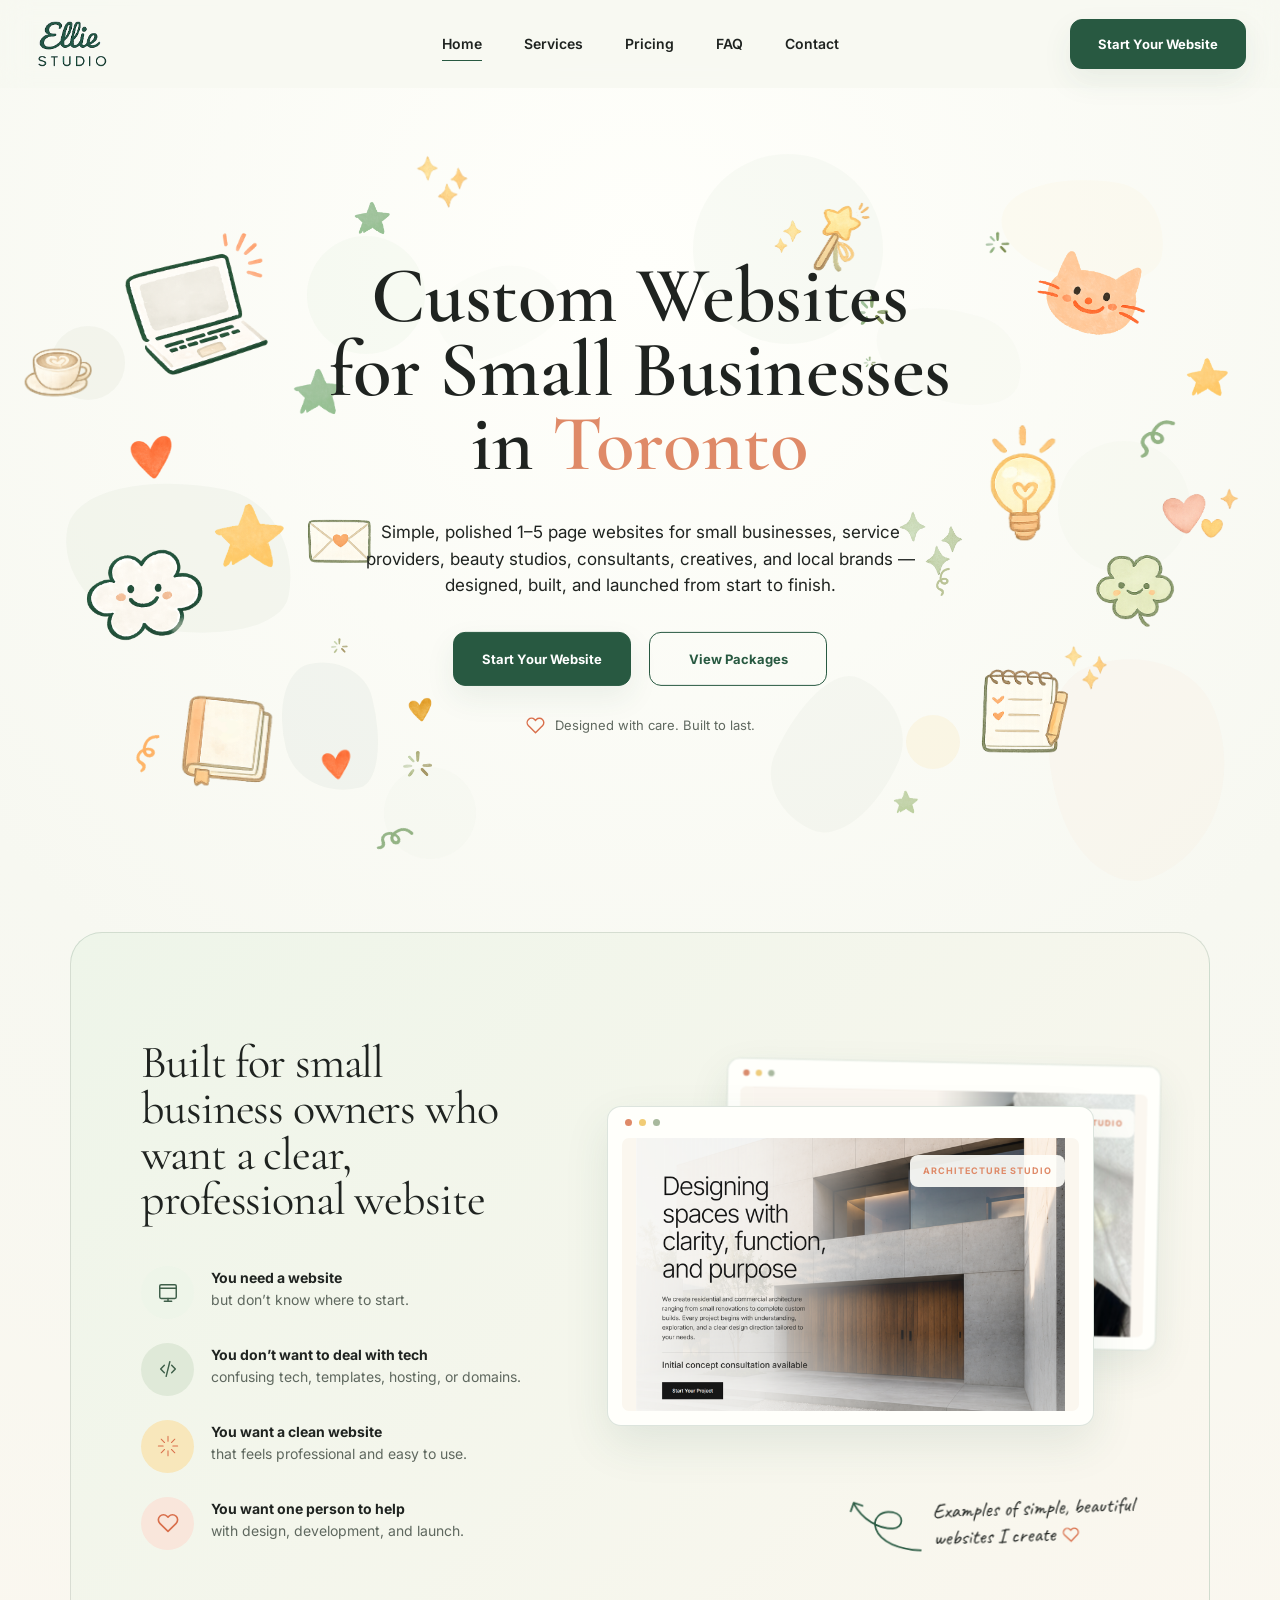
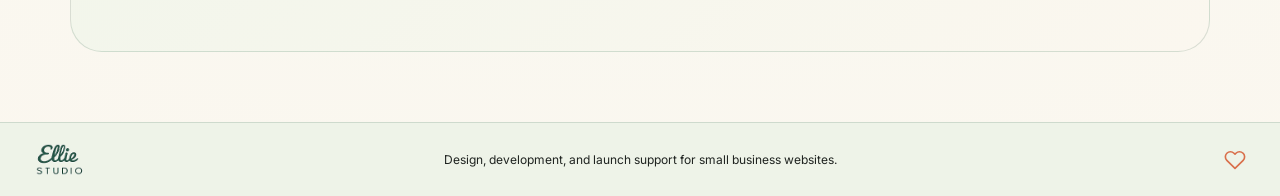
==== commit ce08aa74: "Improve responsive interactions and page content" ====
--- a/index.html
+++ b/index.html
@@ -4,7 +4,7 @@
   <meta charset="UTF-8">
   <meta name="viewport" content="width=device-width, initial-scale=1.0">
   <title>Custom Websites for Small Businesses in Toronto | Ellie Studio</title>
-  <meta name="description" content="Ellie Studio designs, builds, and launches custom websites for small businesses in Toronto and across Canada.">
+  <meta name="description" content="Small business website design in Toronto for service providers, beauty studios, consultants, creatives, and local brands. Custom 1–5 page websites designed, built, and launched by Ellie Studio.">
   <link rel="stylesheet" href="site.css">
 </head>
 <body class="home-page">
@@ -47,18 +47,23 @@
       <img class="doodle doodle-spark-extra-four" src="assets/doodles/spark.png" alt="" aria-hidden="true">
       <img class="doodle doodle-wiggle-extra-one" src="assets/doodles/wiggle.png" alt="" aria-hidden="true">
       <img class="doodle doodle-wiggle-extra-two" src="assets/doodles/wiggle.png" alt="" aria-hidden="true">
+      <img class="doodle doodle-wiggle-notebook" src="assets/doodles/wiggle.png" alt="" aria-hidden="true">
       <img class="doodle doodle-notebook" src="assets/doodles/notebook.png" alt="" aria-hidden="true">
       <img class="doodle doodle-hearts-new" src="assets/doodles/hearts.png" alt="" aria-hidden="true">
+      <img class="doodle doodle-heart-orange-extra" src="assets/doodles/heart.png" alt="" aria-hidden="true">
+      <img class="doodle doodle-heart-yellow-extra" src="assets/doodles/heart.png" alt="" aria-hidden="true">
+      <img class="doodle doodle-star-cat-side" src="assets/doodles/star.png" alt="" aria-hidden="true">
+      <img class="doodle doodle-stars-under-leaf" src="assets/doodles/stars.png" alt="" aria-hidden="true">
       <img class="doodle doodle-stars-new" src="assets/doodles/stars.png" alt="" aria-hidden="true">
       <img class="doodle doodle-leaf-new" src="assets/doodles/leaf.png" alt="" aria-hidden="true">
       <img class="doodle doodle-note-new" src="assets/doodles/note.png" alt="" aria-hidden="true">
 
       <div class="hero-inner">
         <h1 class="hero-title">Custom Websites<br>for Small Businesses<br>in <span>Toronto</span></h1>
-        <p class="hero-lead">Simple, polished websites designed, built,<br>and launched from start to finish.</p>
+        <p class="hero-lead">Simple, polished 1&ndash;5 page websites for small businesses, service providers, beauty studios, consultants, creatives, and local brands &mdash; designed, built, and launched from start to finish.</p>
         <div class="hero-actions">
           <a class="btn btn-primary" href="contact.html">Start Your Website</a>
-          <a class="btn btn-secondary" href="services.html">View Services</a>
+          <a class="btn btn-secondary" href="pricing.html">View Packages</a>
         </div>
         <p class="micro-note"><img src="assets/icons/heart.svg" alt="" aria-hidden="true"> Designed with care. Built to last.</p>
       </div>
@@ -103,6 +108,7 @@
       </div>
 
     </section>
+
   </main>
 
   <div data-site-footer></div>
--- a/site.css
+++ b/site.css
@@ -123,6 +123,7 @@
   box-shadow: none;
   backdrop-filter: blur(14px);
   -webkit-backdrop-filter: blur(14px);
+  transition: background .25s ease;
 }
 
 .site-header::after {
@@ -149,6 +150,7 @@
 .site-header.is-scrolled {
   border: 0;
   border-bottom: none;
+  background: color-mix(in srgb, var(--color-bg) 62%, transparent);
   box-shadow: none;
 }
 
@@ -506,6 +508,8 @@
 }
 
 .doodle-heart,
+.doodle-heart-orange-extra,
+.doodle-heart-yellow-extra,
 .doodle-spark,
 .doodle-squiggle,
 .doodle-star-yellow,
@@ -519,6 +523,9 @@
 .doodle-spark-extra-four,
 .doodle-wiggle-extra-one,
 .doodle-wiggle-extra-two,
+.doodle-wiggle-notebook,
+.doodle-star-cat-side,
+.doodle-stars-under-leaf,
 .doodle-stars-new {
   opacity: 1;
   transform: none;
@@ -548,17 +555,27 @@
 .doodle-notebook { --doodle-delay: 1.08s; width: 112px; left: 13.5%; top: 73%; }
 .doodle-hearts-new { --doodle-delay: 1.22s; width: 84px; right: 3%; top: 48%; }
 .doodle-stars-new { --doodle-delay: .94s; width: 66px; left: 32%; top: 7%; }
-.doodle-leaf-new { --doodle-delay: 1.4s; width: 94px; left: 3.5%; top: 29%; }
-.doodle-note-new { --doodle-delay: 1.54s; width: 104px; right: 16%; top: 69%; }
+.doodle-leaf-new { --doodle-delay: 1.4s; width: 86px; right: 8%; top: 56%; }
+.doodle-note-new { --doodle-delay: 1.54s; width: 104px; right: 16%; top: calc(69% + 5px); }
+.doodle-heart-orange-extra { width: 58px; left: 24%; top: 79%; }
+.doodle-heart-yellow-extra {
+  width: 46px;
+  left: 31%;
+  top: 73%;
+  filter: hue-rotate(28deg) saturate(.8) brightness(1.2);
+}
+.doodle-wiggle-notebook { width: 49px; left: 9.5%; top: 78%; transform: rotate(-18deg); }
+.doodle-star-cat-side { width: 58px; right: 3.5%; top: 32%; }
+.doodle-stars-under-leaf { width: 55px; right: 13%; top: 67%; }
 
 .doodle-laptop { --doodle-delay: .82s; width: 184px; left: 8%; top: 16%; }
 .doodle-heart { width: 84px; left: 8.5%; top: 40%; }
 .doodle-star-yellow { width: 98px; left: 15.5%; top: 49%; }
-.doodle-cloud-left { --doodle-delay: 1.2s; width: 160px; left: 5.5%; top: 52%; }
-.doodle-coffee { --doodle-delay: 1.46s; width: 102px; left: 19%; top: 71%; }
+.doodle-cloud-left { --doodle-delay: 1.2s; width: 160px; left: calc(5.5% - 5px); top: 52%; }
+.doodle-coffee { --doodle-delay: 1.46s; width: 76px; left: calc(2% - 5px); top: calc(30% + 10px); }
 .doodle-cat { --doodle-delay: .9s; width: 142px; right: 9%; top: 17%; }
 .doodle-light { --doodle-delay: 1.03s; width: 101px; right: 16%; top: 40%; }
-.doodle-letter { --doodle-delay: 1.17s; width: 98px; right: 9%; top: 56%; }
+.doodle-letter { --doodle-delay: 1.17s; width: 82px; left: calc(22% + 15px); top: calc(55% - 30px); }
 .doodle-spark-star { --doodle-delay: 1.3s; width: 109px; left: 60%; top: 13%; }
 .doodle-spark { width: 54px; right: 20%; top: 16%; }
 .doodle-squiggle { width: 58px; right: 7.5%; top: 39%; }
@@ -572,6 +589,19 @@
 .doodle-spark-extra-four { width: 76px; right: 29%; top: 23%; }
 .doodle-wiggle-extra-one { width: 47px; left: 29%; bottom: 6%; transform: rotate(24deg); }
 .doodle-wiggle-extra-two { width: 35px; right: 25%; top: 58%; transform: rotate(-28deg); }
+
+.services-hero__copy,
+.services-process,
+.pricing__intro,
+.pricing-card,
+.pricing-note,
+.faq__intro,
+.faq__list,
+.contact__copy,
+.contact-form {
+  position: relative;
+  z-index: 3;
+}
 
 @keyframes doodlePop {
   0% { opacity: 0; transform: scale(.45) rotate(-16deg); }
@@ -855,8 +885,8 @@
   object-fit: contain;
   object-position: center;
   filter: saturate(.82) contrast(.96);
-  -webkit-mask-image: radial-gradient(ellipse at center, #000 32%, rgba(0, 0, 0, .93) 45%, rgba(0, 0, 0, .6) 62%, rgba(0, 0, 0, .18) 78%, transparent 96%);
-  mask-image: radial-gradient(ellipse at center, #000 32%, rgba(0, 0, 0, .93) 45%, rgba(0, 0, 0, .6) 62%, rgba(0, 0, 0, .18) 78%, transparent 96%);
+  -webkit-mask-image: radial-gradient(ellipse at 55% 54%, #000 38%, rgba(0, 0, 0, .94) 54%, rgba(0, 0, 0, .58) 72%, rgba(0, 0, 0, .16) 88%, transparent 100%);
+  mask-image: radial-gradient(ellipse at 55% 54%, #000 38%, rgba(0, 0, 0, .94) 54%, rgba(0, 0, 0, .58) 72%, rgba(0, 0, 0, .16) 88%, transparent 100%);
 }
 
 .services-photo-shape,
@@ -953,9 +983,8 @@
   transition: transform .62s cubic-bezier(.2, .72, .25, 1);
 }
 
-.service-card:hover .service-card__inner,
-.service-card:focus .service-card__inner,
-.service-card:focus-within .service-card__inner {
+.service-card:not(.is-click-controlled):hover .service-card__inner,
+.service-card.is-flipped .service-card__inner {
   transform: rotateY(180deg);
 }
 
@@ -1119,11 +1148,29 @@
   grid-template-rows: auto auto 1fr auto auto;
   background: var(--color-surface);
   box-shadow: var(--shadow-card);
+  cursor: pointer;
+  transition: transform .24s ease, box-shadow .24s ease;
 }
 
 .pricing-card--featured {
   border-color: var(--color-green);
   transform: translateY(-8px);
+}
+
+.pricing-card:hover,
+.pricing-card:focus-visible {
+  transform: translateY(-6px) scale(1.015);
+  box-shadow: 0 22px 52px rgba(40, 89, 65, .15);
+}
+
+.pricing-card--featured:hover,
+.pricing-card--featured:focus-visible {
+  transform: translateY(-14px) scale(1.015);
+}
+
+.pricing-card:focus-visible {
+  outline: 3px solid color-mix(in srgb, var(--color-green-dark) 24%, transparent);
+  outline-offset: 3px;
 }
 
 .pricing-card__badge {
@@ -1242,6 +1289,10 @@
   transform: translateY(-5px);
 }
 
+.pricing-card:not(.pricing-card--featured) .pricing-card__best {
+  transform: translateY(5px);
+}
+
 .pricing-card__best p {
   margin: 0;
   font-size: .77rem;
@@ -1304,6 +1355,20 @@
   color: var(--color-green);
 }
 
+.pricing-note__excluded {
+  grid-column: 2 / -1;
+  margin: -2px 0 0;
+  padding-top: 14px;
+  border-top: 1px solid var(--color-border);
+  color: var(--color-muted);
+  font-size: .78rem;
+  line-height: 1.65;
+}
+
+.pricing-note__excluded strong {
+  color: var(--color-text);
+}
+
 /* FAQ */
 .faq--page {
   padding: clamp(78px, 9vw, 116px) 0 90px;
@@ -1340,6 +1405,7 @@
 }
 
 .faq__list details {
+  overflow: hidden;
   border: 1px solid var(--color-border);
   border-radius: var(--radius-sm);
   background: var(--color-surface);
@@ -1467,6 +1533,18 @@
   gap: 30px 28px;
   background: var(--color-surface);
   box-shadow: var(--shadow-soft);
+}
+
+.contact-form__reply {
+  grid-column: 1 / -1;
+  margin: 0;
+  color: var(--color-muted);
+  text-align: center;
+}
+
+.contact-form__reply {
+  margin-top: -18px;
+  font-size: .76rem;
 }
 
 .contact-form label {
@@ -1549,6 +1627,10 @@
     display: none;
   }
 
+  .nav__cta-spacer {
+    display: none;
+  }
+
   .nav-toggle {
     display: grid;
     justify-self: end;
@@ -1556,21 +1638,30 @@
 
   .nav__links {
     position: absolute;
-    top: calc(100% + 1px);
+    top: calc(100% - 4px);
     right: 0;
-    left: 0;
-    padding: 18px;
+    left: auto;
+    width: min(230px, calc(100vw - 44px));
+    padding: 12px 14px;
     border: 1px solid var(--color-border);
-    border-radius: 16px;
+    border-radius: 14px;
     display: none;
+    align-items: flex-start;
     flex-direction: column;
-    gap: 3px;
-    background: var(--color-surface);
+    gap: 1px;
+    background: color-mix(in srgb, var(--color-surface) 94%, transparent);
     box-shadow: var(--shadow-card);
+    backdrop-filter: blur(14px);
+    -webkit-backdrop-filter: blur(14px);
   }
 
   .nav__links.is-open {
     display: flex;
+  }
+
+  .nav__links a {
+    width: fit-content;
+    padding: 7px 0;
   }
 
   .hero-inner {
@@ -1680,7 +1771,7 @@
   }
 
   .hero-lead {
-    width: min(290px, 76vw);
+    width: min(330px, 84vw);
     font-size: 13.5px;
   }
 
@@ -1695,32 +1786,41 @@
     width: min(260px, 86vw);
   }
 
-  .doodle-laptop { width: 88px; left: -26px; top: 13%; }
-  .doodle-cat { width: 78px; right: -20px; top: 15%; }
-  .doodle-heart { width: 44px; left: 1%; top: 37%; }
-  .doodle-star-yellow { width: 48px; left: 2%; top: 54%; }
-  .doodle-cloud-left { width: 75px; left: -18px; top: 50%; }
-  .doodle-coffee,
+  .doodle {
+    opacity: .68 !important;
+  }
+
+  .doodle-laptop { width: 76px; left: 2%; top: 13%; }
+  .doodle-cat { width: 68px; right: 2%; top: 16%; }
+  .doodle-heart { width: 38px; left: 8%; top: 38%; }
+  .doodle-star-yellow { width: 43px; left: 17%; top: 56%; }
+  .doodle-cloud-left { width: 66px; left: 2%; top: 48%; }
+  .doodle-coffee { width: 47px; left: 5%; top: 28%; }
   .doodle-squiggle { display: none; }
-  .doodle-light { width: 60px; right: -10px; top: 42%; }
-  .doodle-letter { width: 54px; right: 0; top: 59%; }
+  .doodle-light { width: 51px; right: 4%; top: 42%; }
+  .doodle-letter { width: 40px; left: 27%; top: 51%; }
   .doodle-spark-star { width: 58px; left: 60%; top: 15%; }
   .doodle-spark { width: 30px; right: 16%; top: 11%; }
   .doodle-star-extra-one { width: 30px; left: 25%; top: 9%; }
   .doodle-star-extra-two { width: 25px; right: 22%; bottom: 7%; }
-  .doodle-star-extra-three { width: 38px; left: 13%; top: 31%; }
-  .doodle-star-extra-four { width: 43px; right: 8%; top: 52%; }
+  .doodle-star-extra-three { width: 34px; left: 17%; top: 31%; }
+  .doodle-star-extra-four { width: 38px; right: 10%; top: 51%; }
   .doodle-spark-extra-one { width: 27px; left: 21%; top: 63%; }
   .doodle-spark-extra-two { width: 21px; right: 24%; top: 28%; }
   .doodle-spark-extra-three { width: 36px; left: 17%; bottom: 11%; }
   .doodle-spark-extra-four { width: 40px; right: 14%; top: 24%; }
   .doodle-wiggle-extra-one,
   .doodle-wiggle-extra-two { width: 28px; }
+  .doodle-wiggle-notebook { width: 25px; left: 19%; top: 78%; }
   .doodle-stars-new { width: 34px; left: 34%; top: 5%; }
-  .doodle-hearts-new { width: 43px; right: -4px; top: 47%; }
-  .doodle-notebook { width: 54px; left: 2%; top: 72%; }
-  .doodle-leaf-new { width: 48px; left: -12px; top: 27%; }
-  .doodle-note-new { width: 56px; right: 1%; top: 72%; }
+  .doodle-hearts-new { width: 39px; right: 4%; top: 47%; }
+  .doodle-heart-orange-extra { width: 28px; left: 35%; top: 82%; }
+  .doodle-heart-yellow-extra { width: 23px; left: 51%; top: 76%; }
+  .doodle-notebook { width: 49px; left: 7%; top: 72%; }
+  .doodle-leaf-new { width: 39px; right: 7%; top: 57%; }
+  .doodle-note-new { width: 50px; right: 7%; top: 73%; }
+  .doodle-star-cat-side { width: 31px; right: 4%; top: 31%; }
+  .doodle-stars-under-leaf { width: 31px; right: 17%; top: 66%; }
 
   .ambient-shape {
     opacity: .25;
@@ -1811,6 +1911,17 @@
     white-space: normal;
   }
 
+  .services-doodle--spark-art {
+    top: -38px;
+    left: -18px;
+  }
+
+  .services-doodle--green-heart {
+    bottom: -66px;
+    left: -10px;
+    opacity: .68;
+  }
+
   .services-hero__visual {
     height: 280px;
   }
@@ -1879,6 +1990,11 @@
     padding: 23px 22px 23px 26px;
   }
 
+  .pricing-note__excluded {
+    grid-column: 1;
+    margin-top: 2px;
+  }
+
   .faq__list summary {
     font-size: 1.2rem;
   }
@@ -1904,7 +2020,8 @@
 
   .contact-form label,
   .contact-form .form-wide,
-  .form-submit {
+  .form-submit,
+  .contact-form__reply {
     grid-column: 1;
   }
 }
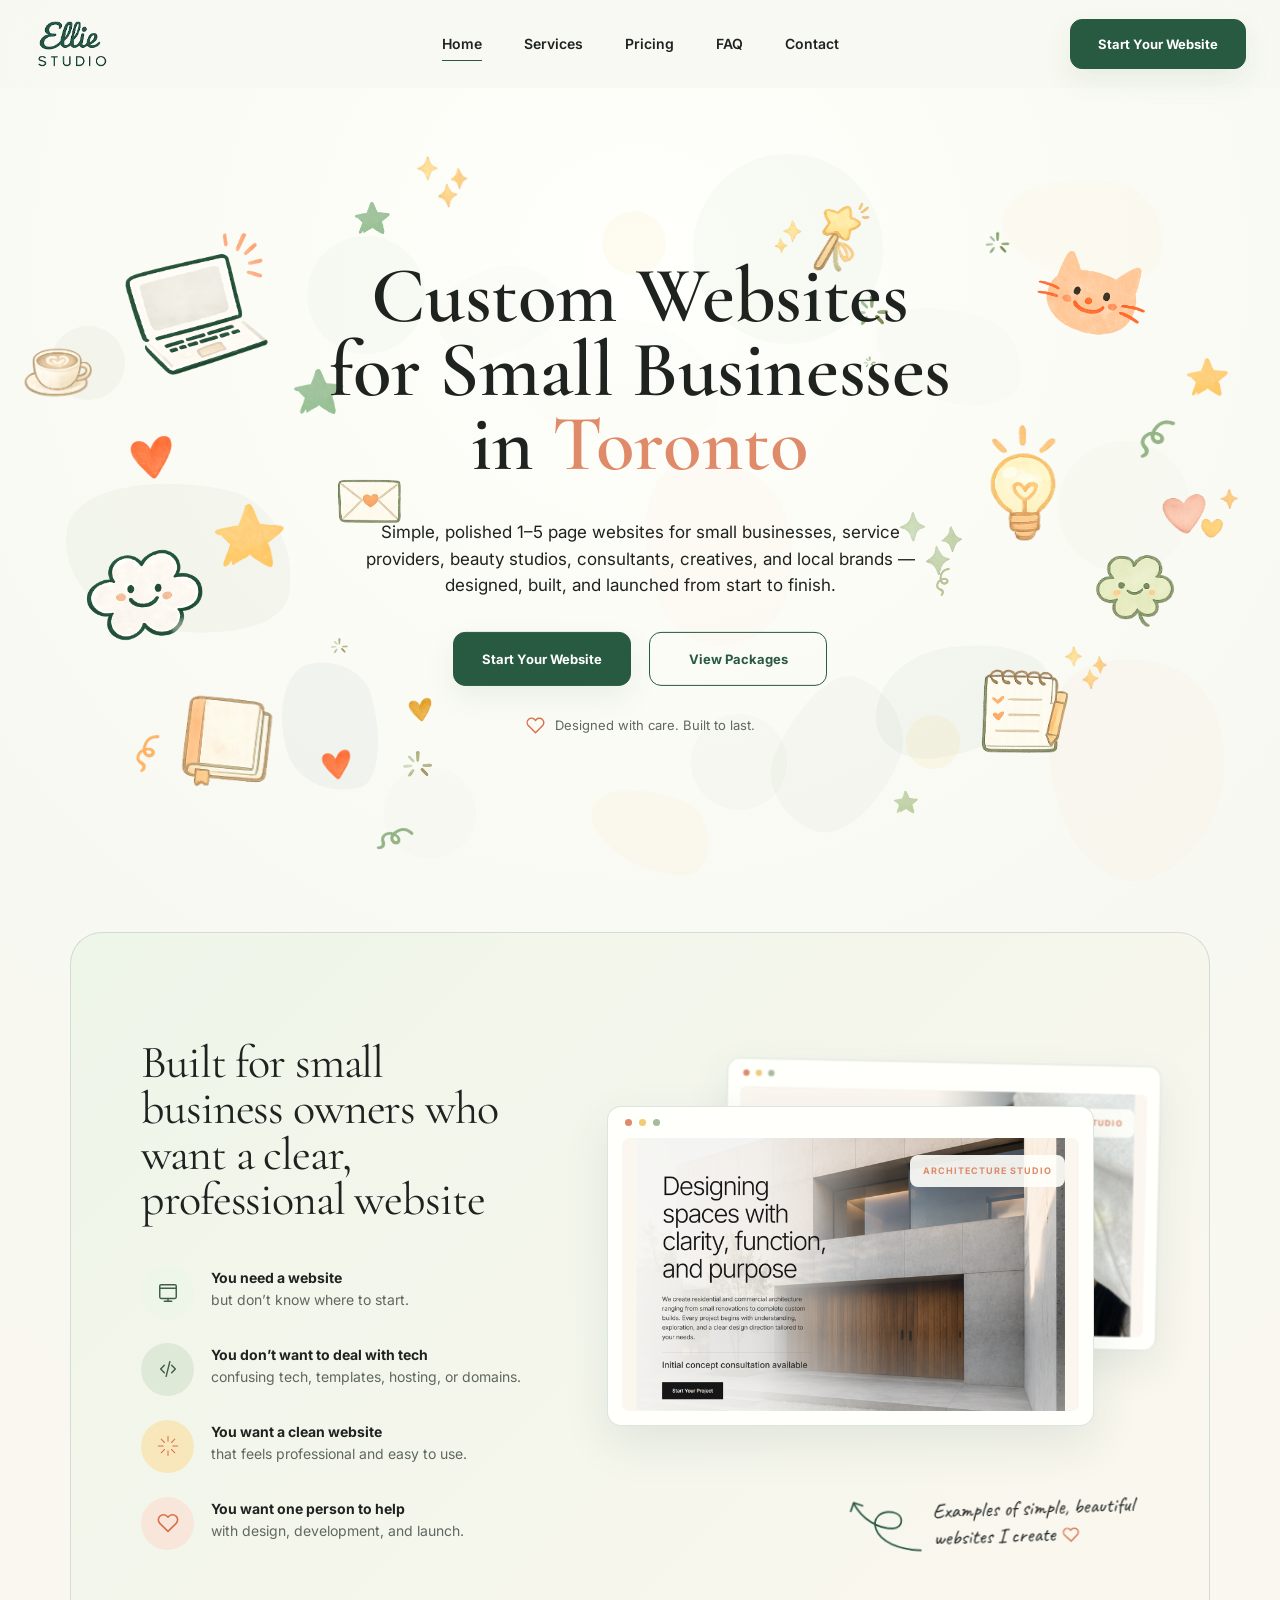
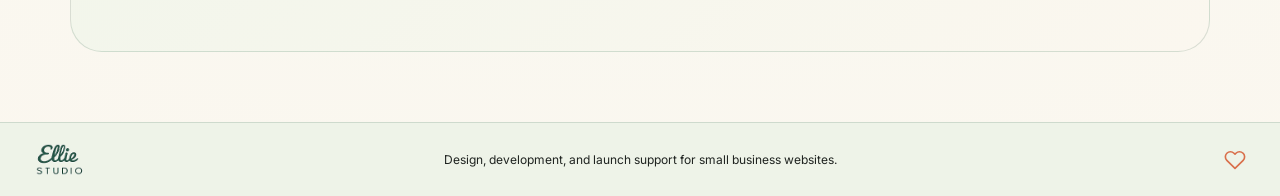
==== commit 194cf437: "Add organic home hero shapes" ====
--- a/index.html
+++ b/index.html
@@ -25,6 +25,12 @@
       <span class="ambient-shape ambient-blob ambient-blob-five" aria-hidden="true"></span>
       <span class="ambient-shape ambient-blob ambient-blob-six" aria-hidden="true"></span>
       <span class="ambient-shape ambient-blob ambient-blob-seven" aria-hidden="true"></span>
+      <span class="ambient-shape ambient-blob ambient-blob-eight" aria-hidden="true"></span>
+      <span class="ambient-shape ambient-blob ambient-blob-nine" aria-hidden="true"></span>
+      <span class="ambient-shape ambient-blob ambient-blob-ten" aria-hidden="true"></span>
+      <span class="ambient-shape ambient-blob ambient-blob-eleven" aria-hidden="true"></span>
+      <span class="ambient-shape ambient-circle ambient-circle-seven" aria-hidden="true"></span>
+      <span class="ambient-shape ambient-circle ambient-circle-eight" aria-hidden="true"></span>
 
       <img class="doodle doodle-laptop" src="assets/doodles/laptop.png" alt="" aria-hidden="true">
       <img class="doodle doodle-heart" src="assets/doodles/heart.png" alt="" aria-hidden="true">
--- a/site.css
+++ b/site.css
@@ -422,6 +422,8 @@
 .ambient-circle-four { width: 92px; height: 92px; left: 30%; bottom: 6%; background: color-mix(in srgb, var(--color-green-soft) 38%, transparent); }
 .ambient-circle-five { width: 74px; height: 74px; left: 4%; top: 29%; background: color-mix(in srgb, var(--color-sage) 26%, transparent); }
 .ambient-circle-six { width: 132px; height: 132px; right: 7%; top: 43%; background: color-mix(in srgb, var(--color-green-soft) 34%, transparent); }
+.ambient-circle-seven { width: 64px; height: 64px; left: 47%; top: 15%; background: color-mix(in srgb, var(--color-yellow-soft) 20%, transparent); }
+.ambient-circle-eight { width: 96px; height: 96px; left: 54%; bottom: 12%; background: color-mix(in srgb, var(--color-sage) 17%, transparent); }
 
 .ambient-blob {
   background: color-mix(in srgb, var(--color-green-soft) 38%, transparent);
@@ -494,6 +496,46 @@
   border-radius: 67% 33% 42% 58% / 51% 64% 36% 49%;
   background: color-mix(in srgb, var(--color-yellow-soft) 13%, transparent);
   transform: rotate(9deg);
+}
+
+.ambient-blob-eight {
+  width: 210px;
+  height: 122px;
+  left: 40%;
+  top: 28%;
+  border-radius: 58% 42% 66% 34% / 43% 62% 38% 57%;
+  background: color-mix(in srgb, var(--color-green-soft) 18%, transparent);
+  transform: rotate(12deg);
+}
+
+.ambient-blob-nine {
+  width: 148px;
+  height: 188px;
+  right: 38%;
+  top: 45%;
+  border-radius: 39% 61% 55% 45% / 64% 42% 58% 36%;
+  background: color-mix(in srgb, var(--color-peach) 13%, transparent);
+  transform: rotate(-19deg);
+}
+
+.ambient-blob-ten {
+  width: 124px;
+  height: 76px;
+  left: 46%;
+  bottom: 5%;
+  border-radius: 68% 32% 45% 55% / 53% 67% 33% 47%;
+  background: color-mix(in srgb, var(--color-yellow-soft) 17%, transparent);
+  transform: rotate(23deg);
+}
+
+.ambient-blob-eleven {
+  width: 176px;
+  height: 108px;
+  right: 18%;
+  top: 68%;
+  border-radius: 46% 54% 69% 31% / 61% 38% 62% 39%;
+  background: color-mix(in srgb, var(--color-green) 10%, transparent);
+  transform: rotate(-8deg);
 }
 
 .doodle {
@@ -575,7 +617,7 @@
 .doodle-coffee { --doodle-delay: 1.46s; width: 76px; left: calc(2% - 5px); top: calc(30% + 10px); }
 .doodle-cat { --doodle-delay: .9s; width: 142px; right: 9%; top: 17%; }
 .doodle-light { --doodle-delay: 1.03s; width: 101px; right: 16%; top: 40%; }
-.doodle-letter { --doodle-delay: 1.17s; width: 82px; left: calc(22% + 15px); top: calc(55% - 30px); }
+.doodle-letter { --doodle-delay: 1.17s; width: 82px; left: calc(22% + 45px); top: calc(55% - 70px); }
 .doodle-spark-star { --doodle-delay: 1.3s; width: 109px; left: 60%; top: 13%; }
 .doodle-spark { width: 54px; right: 20%; top: 16%; }
 .doodle-squiggle { width: 58px; right: 7.5%; top: 39%; }
@@ -885,8 +927,16 @@
   object-fit: contain;
   object-position: center;
   filter: saturate(.82) contrast(.96);
-  -webkit-mask-image: radial-gradient(ellipse at 55% 54%, #000 38%, rgba(0, 0, 0, .94) 54%, rgba(0, 0, 0, .58) 72%, rgba(0, 0, 0, .16) 88%, transparent 100%);
-  mask-image: radial-gradient(ellipse at 55% 54%, #000 38%, rgba(0, 0, 0, .94) 54%, rgba(0, 0, 0, .58) 72%, rgba(0, 0, 0, .16) 88%, transparent 100%);
+  -webkit-mask-image:
+    radial-gradient(ellipse at 55% 54%, #000 30%, rgba(0, 0, 0, .88) 46%, rgba(0, 0, 0, .48) 64%, rgba(0, 0, 0, .1) 82%, transparent 98%),
+    linear-gradient(to right, transparent 0%, #000 15%, #000 85%, transparent 100%),
+    linear-gradient(to bottom, transparent 0%, #000 15%, #000 85%, transparent 100%);
+  -webkit-mask-composite: source-in, source-in;
+  mask-image:
+    radial-gradient(ellipse at 55% 54%, #000 30%, rgba(0, 0, 0, .88) 46%, rgba(0, 0, 0, .48) 64%, rgba(0, 0, 0, .1) 82%, transparent 98%),
+    linear-gradient(to right, transparent 0%, #000 15%, #000 85%, transparent 100%),
+    linear-gradient(to bottom, transparent 0%, #000 15%, #000 85%, transparent 100%);
+  mask-composite: intersect;
 }
 
 .services-photo-shape,
@@ -1286,6 +1336,7 @@
 }
 
 .pricing-card--featured .pricing-card__best {
+  min-height: 109px;
   transform: translateY(-5px);
 }
 
@@ -1794,7 +1845,7 @@
   .doodle-cat { width: 68px; right: 2%; top: 16%; }
   .doodle-heart { width: 38px; left: 8%; top: 38%; }
   .doodle-star-yellow { width: 43px; left: 17%; top: 56%; }
-  .doodle-cloud-left { width: 66px; left: 2%; top: 48%; }
+  .doodle-cloud-left { width: 66px; left: calc(2% - 5px); top: 48%; }
   .doodle-coffee { width: 47px; left: 5%; top: 28%; }
   .doodle-squiggle { display: none; }
   .doodle-light { width: 51px; right: 4%; top: 42%; }
@@ -1813,12 +1864,12 @@
   .doodle-wiggle-extra-two { width: 28px; }
   .doodle-wiggle-notebook { width: 25px; left: 19%; top: 78%; }
   .doodle-stars-new { width: 34px; left: 34%; top: 5%; }
-  .doodle-hearts-new { width: 39px; right: 4%; top: 47%; }
-  .doodle-heart-orange-extra { width: 28px; left: 35%; top: 82%; }
-  .doodle-heart-yellow-extra { width: 23px; left: 51%; top: 76%; }
-  .doodle-notebook { width: 49px; left: 7%; top: 72%; }
+  .doodle-hearts-new { width: 36px; right: 15%; top: 55%; }
+  .doodle-heart-orange-extra { width: 27px; left: 26%; top: 57%; }
+  .doodle-heart-yellow-extra { width: 22px; left: 43%; top: 55%; }
+  .doodle-notebook { width: 49px; left: 7%; top: calc(72% - 40px); }
   .doodle-leaf-new { width: 39px; right: 7%; top: 57%; }
-  .doodle-note-new { width: 50px; right: 7%; top: 73%; }
+  .doodle-note-new { width: 43px; right: 24%; top: 37%; opacity: .38 !important; }
   .doodle-star-cat-side { width: 31px; right: 4%; top: 31%; }
   .doodle-stars-under-leaf { width: 31px; right: 17%; top: 66%; }
 
